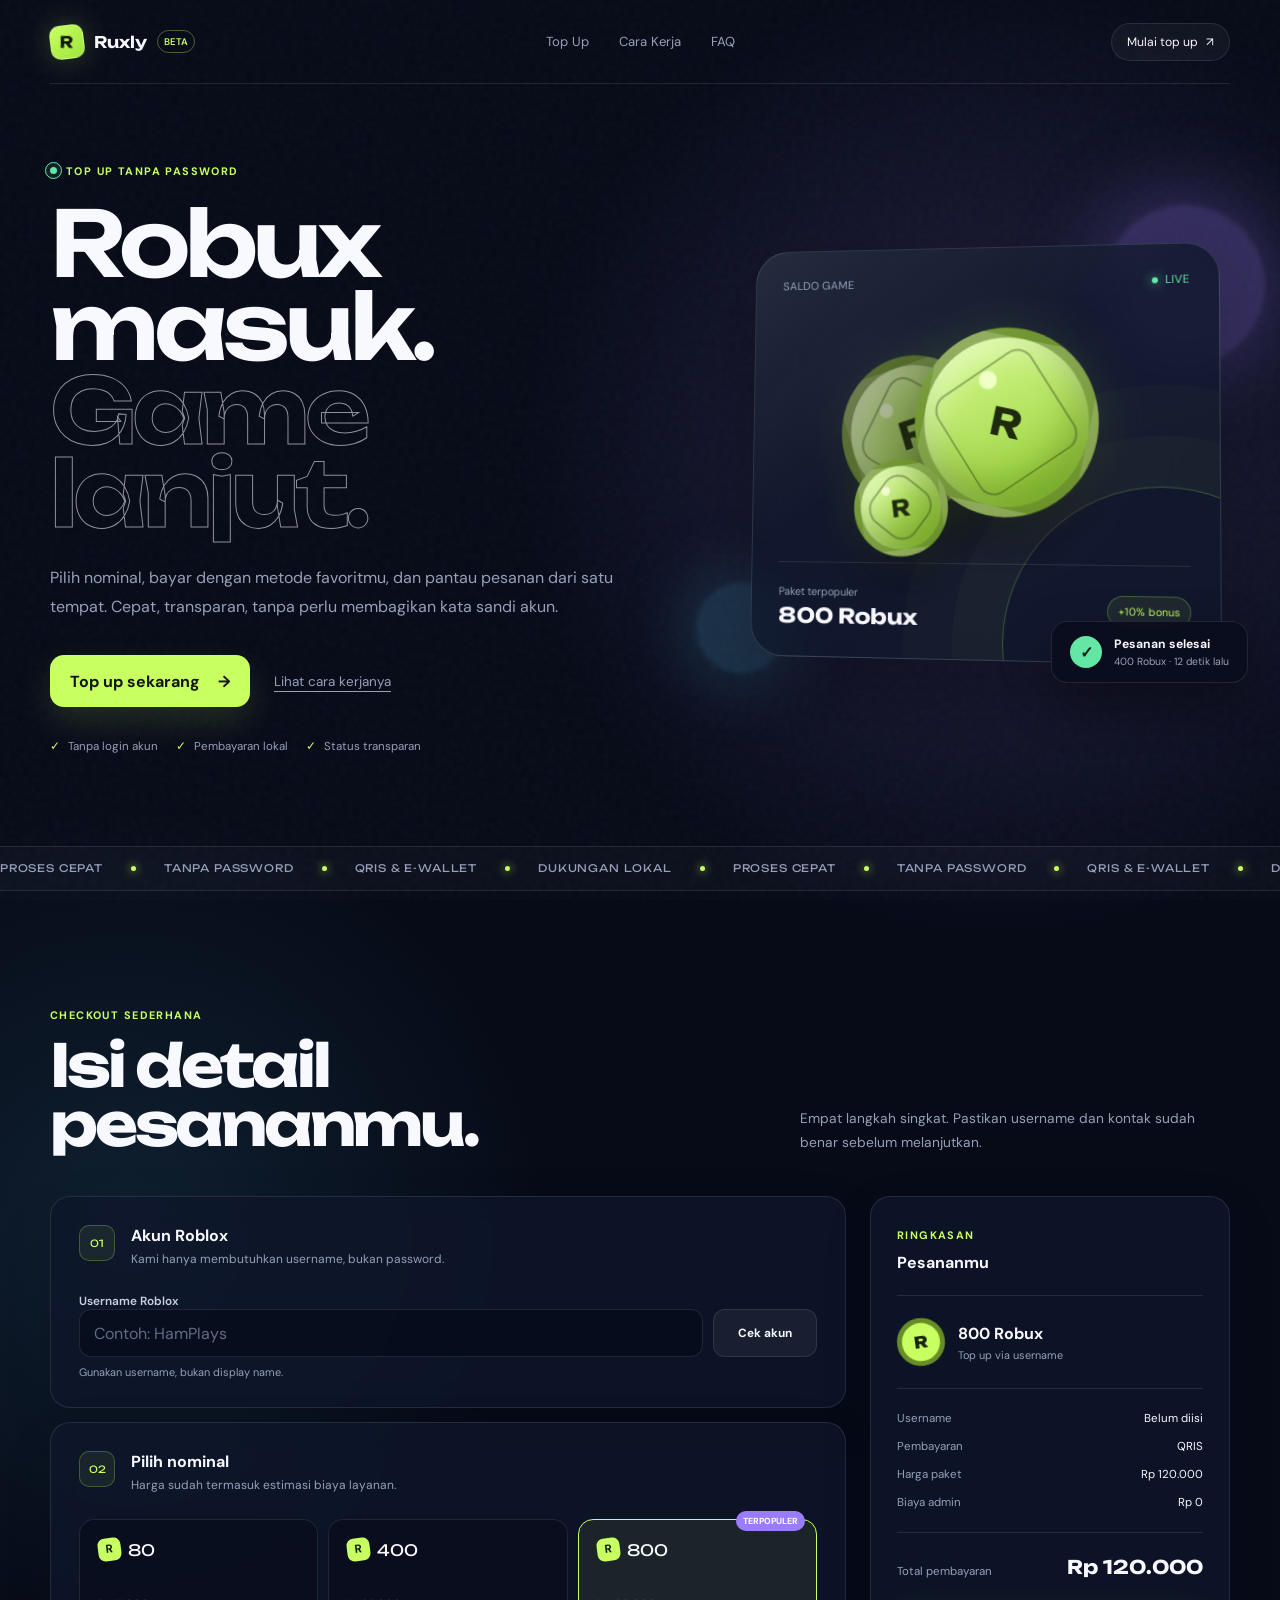
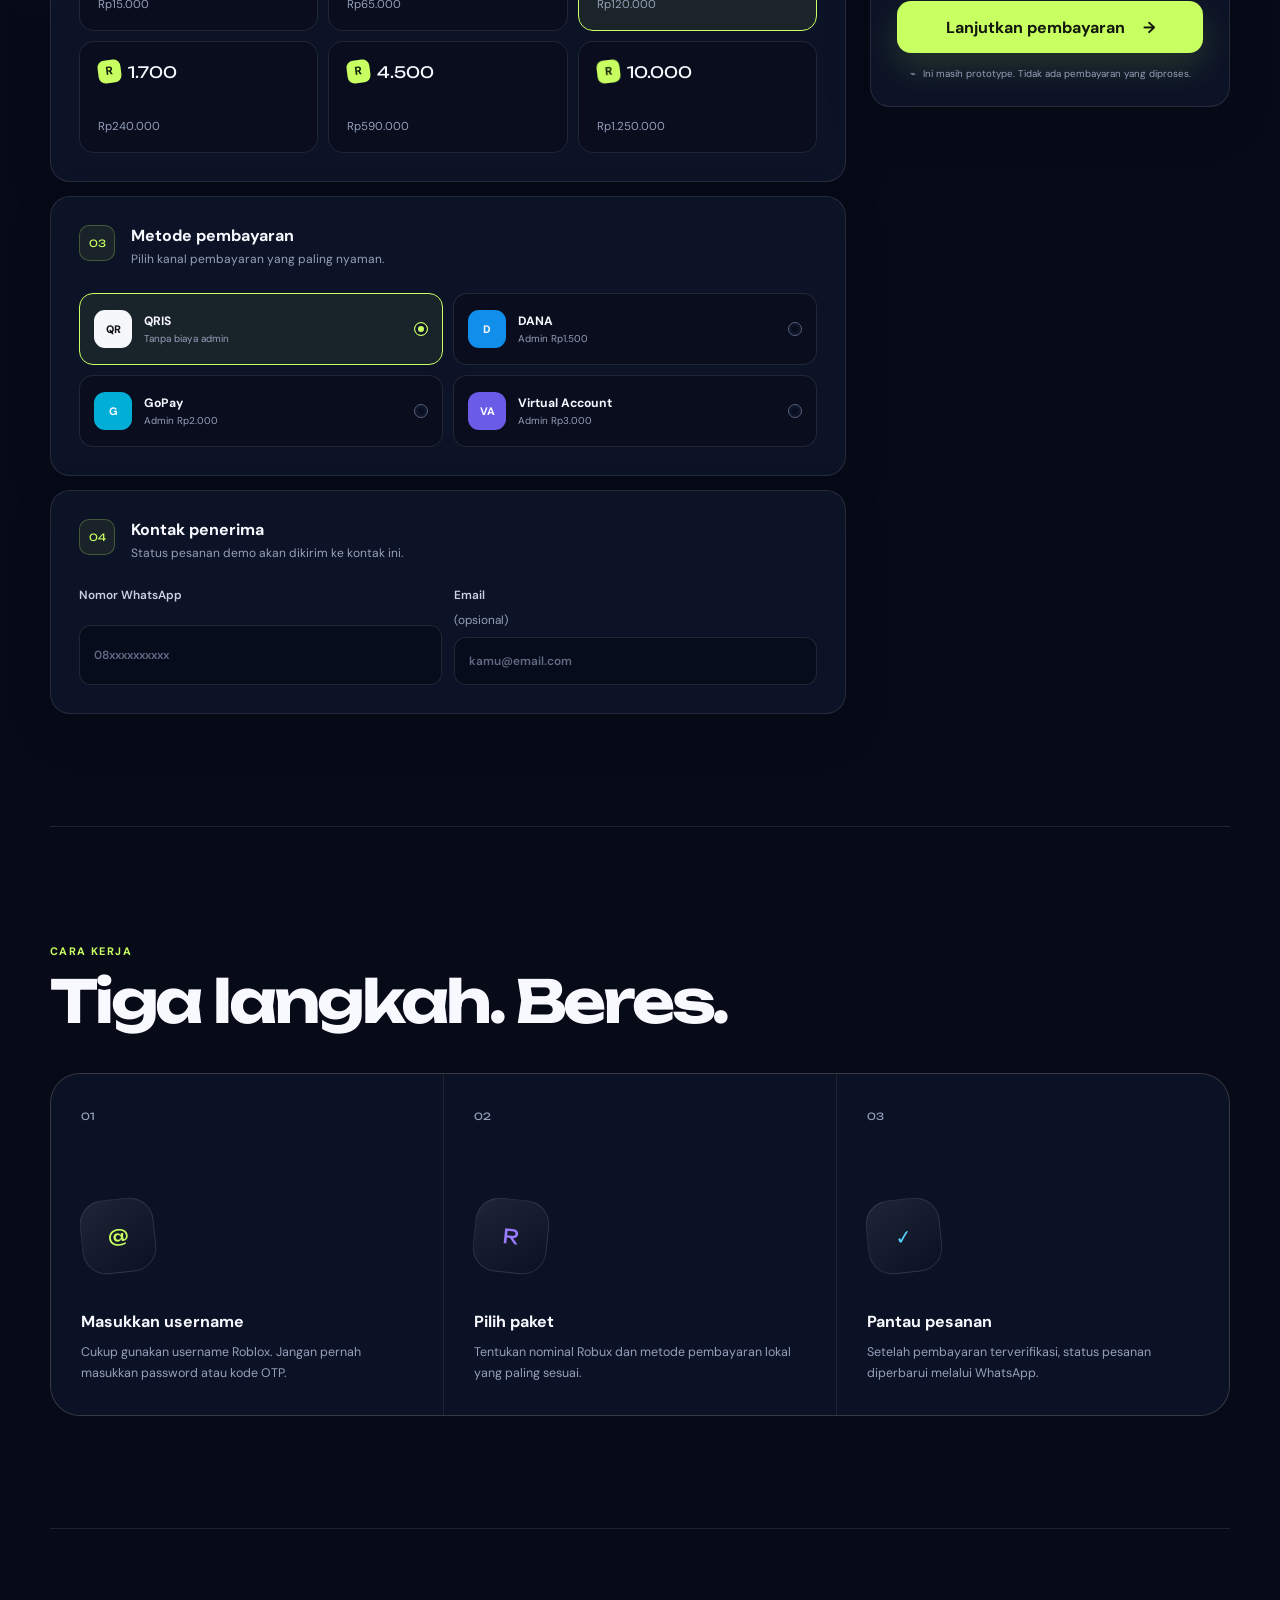
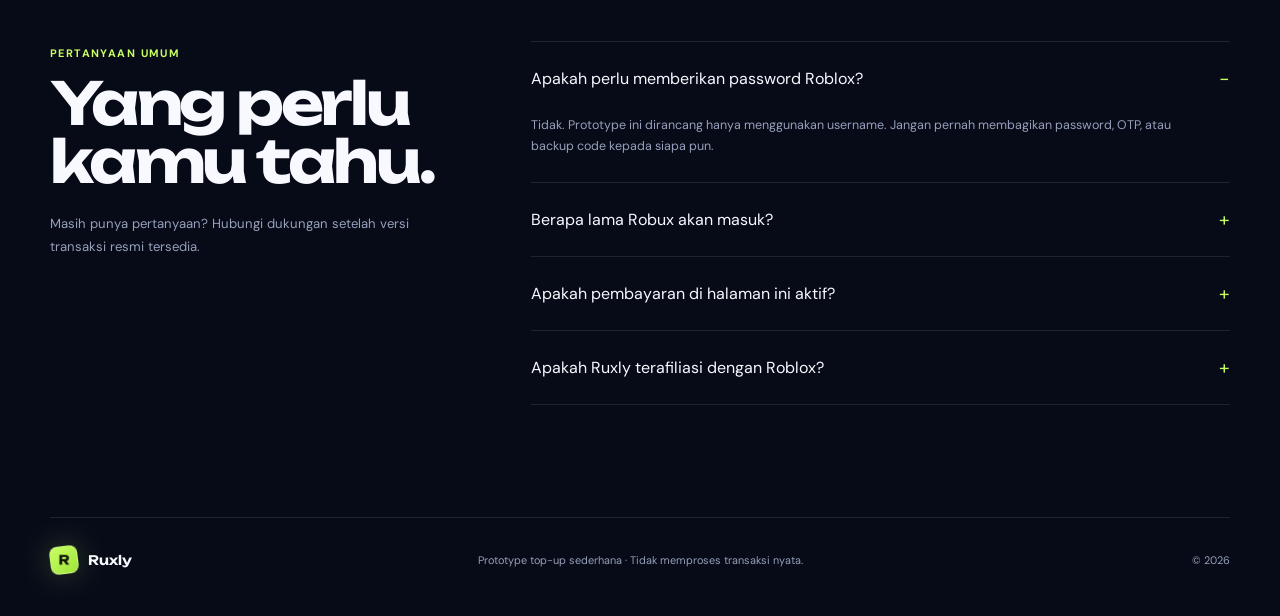
==== index.html @ 0da2f7cc "feat: launch Robux top-up prototype" ====
<!DOCTYPE html>
<html lang="id">
  <head>
    <meta charset="UTF-8" />
    <meta name="viewport" content="width=device-width, initial-scale=1.0" />
    <meta name="theme-color" content="#070b18" />
    <meta
      name="description"
      content="Prototype sederhana website top up Robux dengan alur pemesanan yang cepat, aman, dan responsif."
    />
    <link rel="preconnect" href="https://fonts.googleapis.com" />
    <link rel="preconnect" href="https://fonts.gstatic.com" crossorigin />
    <link
      href="https://fonts.googleapis.com/css2?family=DM+Sans:wght@400;500;600;700&family=Unbounded:wght@500;600;700&display=swap"
      rel="stylesheet"
    />
    <link rel="icon" href="favicon.svg" type="image/svg+xml" />
    <link rel="stylesheet" href="styles.css" />
    <title>Ruxly — Top Up Robux Cepat</title>
  </head>
  <body>
    <div class="page-noise" aria-hidden="true"></div>

    <header class="site-header">
      <a class="brand" href="#top" aria-label="Ruxly home">
        <span class="brand-mark" aria-hidden="true">
          <span>R</span>
        </span>
        <span>Ruxly</span>
        <small>Beta</small>
      </a>

      <nav class="site-nav" aria-label="Navigasi utama">
        <a href="#topup">Top Up</a>
        <a href="#how-it-works">Cara Kerja</a>
        <a href="#faq">FAQ</a>
      </nav>

      <button class="header-action" type="button" data-scroll-to="topup">
        Mulai top up
        <span aria-hidden="true">↗</span>
      </button>
    </header>

    <main id="top">
      <section class="hero section-shell" aria-labelledby="hero-title">
        <div class="hero-copy">
          <div class="eyebrow">
            <span class="pulse-dot" aria-hidden="true"></span>
            Top up tanpa password
          </div>
          <h1 id="hero-title">
            Robux masuk.
            <span>Game lanjut.</span>
          </h1>
          <p>
            Pilih nominal, bayar dengan metode favoritmu, dan pantau pesanan dari satu tempat.
            Cepat, transparan, tanpa perlu membagikan kata sandi akun.
          </p>
          <div class="hero-actions">
            <button class="primary-button" type="button" data-scroll-to="topup">
              Top up sekarang
              <span aria-hidden="true">→</span>
            </button>
            <a class="text-link" href="#how-it-works">Lihat cara kerjanya</a>
          </div>
          <ul class="trust-list" aria-label="Keunggulan layanan">
            <li><span aria-hidden="true">✓</span> Tanpa login akun</li>
            <li><span aria-hidden="true">✓</span> Pembayaran lokal</li>
            <li><span aria-hidden="true">✓</span> Status transparan</li>
          </ul>
        </div>

        <div class="hero-visual" aria-label="Ilustrasi paket Robux">
          <div class="orb orb-one" aria-hidden="true"></div>
          <div class="orb orb-two" aria-hidden="true"></div>
          <div class="visual-card">
            <div class="visual-topline">
              <span>Saldo game</span>
              <span class="live-label"><i></i> Live</span>
            </div>
            <div class="coin-stage" aria-hidden="true">
              <div class="coin coin-back"><span>R</span></div>
              <div class="coin coin-front"><span>R</span></div>
              <div class="coin coin-small"><span>R</span></div>
            </div>
            <div class="balance-row">
              <div>
                <span>Paket terpopuler</span>
                <strong>800 Robux</strong>
              </div>
              <div class="trend-badge">+10% bonus</div>
            </div>
          </div>
          <div class="floating-order">
            <span class="order-icon" aria-hidden="true">✓</span>
            <div>
              <strong>Pesanan selesai</strong>
              <span>400 Robux · 12 detik lalu</span>
            </div>
          </div>
        </div>
      </section>

      <section class="ticker" aria-label="Informasi layanan">
        <div class="ticker-track">
          <span>Proses cepat</span><i></i>
          <span>Tanpa password</span><i></i>
          <span>QRIS & e-wallet</span><i></i>
          <span>Dukungan lokal</span><i></i>
          <span>Proses cepat</span><i></i>
          <span>Tanpa password</span><i></i>
          <span>QRIS & e-wallet</span><i></i>
          <span>Dukungan lokal</span><i></i>
        </div>
      </section>

      <section class="topup-section section-shell" id="topup" aria-labelledby="topup-title">
        <div class="section-heading">
          <div>
            <span class="section-kicker">Checkout sederhana</span>
            <h2 id="topup-title">Isi detail pesananmu.</h2>
          </div>
          <p>Empat langkah singkat. Pastikan username dan kontak sudah benar sebelum melanjutkan.</p>
        </div>

        <form class="checkout-layout" id="topup-form" novalidate>
          <div class="form-stack">
            <section class="form-card" aria-labelledby="account-title">
              <div class="step-heading">
                <span class="step-number">01</span>
                <div>
                  <h3 id="account-title">Akun Roblox</h3>
                  <p>Kami hanya membutuhkan username, bukan password.</p>
                </div>
              </div>
              <div class="account-field">
                <label for="roblox-username">Username Roblox</label>
                <div class="input-action-row">
                  <input
                    id="roblox-username"
                    name="username"
                    type="text"
                    autocomplete="off"
                    minlength="3"
                    maxlength="20"
                    placeholder="Contoh: HamPlays"
                    required
                  />
                  <button class="secondary-button" id="check-username" type="button">Cek akun</button>
                </div>
                <p class="field-message" id="username-message" aria-live="polite">
                  Gunakan username, bukan display name.
                </p>
              </div>
            </section>

            <section class="form-card" aria-labelledby="package-title">
              <div class="step-heading">
                <span class="step-number">02</span>
                <div>
                  <h3 id="package-title">Pilih nominal</h3>
                  <p>Harga sudah termasuk estimasi biaya layanan.</p>
                </div>
              </div>
              <div class="package-grid" id="package-grid">
                <label class="package-option">
                  <input type="radio" name="package" value="80" data-price="15000" />
                  <span class="package-content">
                    <span class="package-amount"><i aria-hidden="true">R</i> 80</span>
                    <span class="package-price">Rp15.000</span>
                  </span>
                </label>
                <label class="package-option">
                  <input type="radio" name="package" value="400" data-price="65000" />
                  <span class="package-content">
                    <span class="package-amount"><i aria-hidden="true">R</i> 400</span>
                    <span class="package-price">Rp65.000</span>
                  </span>
                </label>
                <label class="package-option package-popular">
                  <input type="radio" name="package" value="800" data-price="120000" checked />
                  <span class="popular-badge">Terpopuler</span>
                  <span class="package-content">
                    <span class="package-amount"><i aria-hidden="true">R</i> 800</span>
                    <span class="package-price">Rp120.000</span>
                  </span>
                </label>
                <label class="package-option">
                  <input type="radio" name="package" value="1700" data-price="240000" />
                  <span class="package-content">
                    <span class="package-amount"><i aria-hidden="true">R</i> 1.700</span>
                    <span class="package-price">Rp240.000</span>
                  </span>
                </label>
                <label class="package-option">
                  <input type="radio" name="package" value="4500" data-price="590000" />
                  <span class="package-content">
                    <span class="package-amount"><i aria-hidden="true">R</i> 4.500</span>
                    <span class="package-price">Rp590.000</span>
                  </span>
                </label>
                <label class="package-option">
                  <input type="radio" name="package" value="10000" data-price="1250000" />
                  <span class="package-content">
                    <span class="package-amount"><i aria-hidden="true">R</i> 10.000</span>
                    <span class="package-price">Rp1.250.000</span>
                  </span>
                </label>
              </div>
            </section>

            <section class="form-card" aria-labelledby="payment-title">
              <div class="step-heading">
                <span class="step-number">03</span>
                <div>
                  <h3 id="payment-title">Metode pembayaran</h3>
                  <p>Pilih kanal pembayaran yang paling nyaman.</p>
                </div>
              </div>
              <div class="payment-grid">
                <label class="payment-option">
                  <input type="radio" name="payment" value="QRIS" data-fee="0" checked />
                  <span class="payment-content">
                    <span class="payment-logo qris-logo">QR</span>
                    <span><strong>QRIS</strong><small>Tanpa biaya admin</small></span>
                    <i aria-hidden="true"></i>
                  </span>
                </label>
                <label class="payment-option">
                  <input type="radio" name="payment" value="DANA" data-fee="1500" />
                  <span class="payment-content">
                    <span class="payment-logo dana-logo">D</span>
                    <span><strong>DANA</strong><small>Admin Rp1.500</small></span>
                    <i aria-hidden="true"></i>
                  </span>
                </label>
                <label class="payment-option">
                  <input type="radio" name="payment" value="GoPay" data-fee="2000" />
                  <span class="payment-content">
                    <span class="payment-logo gopay-logo">G</span>
                    <span><strong>GoPay</strong><small>Admin Rp2.000</small></span>
                    <i aria-hidden="true"></i>
                  </span>
                </label>
                <label class="payment-option">
                  <input type="radio" name="payment" value="Bank Transfer" data-fee="3000" />
                  <span class="payment-content">
                    <span class="payment-logo bank-logo">VA</span>
                    <span><strong>Virtual Account</strong><small>Admin Rp3.000</small></span>
                    <i aria-hidden="true"></i>
                  </span>
                </label>
              </div>
            </section>

            <section class="form-card" aria-labelledby="contact-title">
              <div class="step-heading">
                <span class="step-number">04</span>
                <div>
                  <h3 id="contact-title">Kontak penerima</h3>
                  <p>Status pesanan demo akan dikirim ke kontak ini.</p>
                </div>
              </div>
              <div class="contact-grid">
                <label>
                  Nomor WhatsApp
                  <input
                    id="phone"
                    name="phone"
                    type="tel"
                    inputmode="numeric"
                    autocomplete="tel"
                    placeholder="08xxxxxxxxxx"
                    required
                  />
                </label>
                <label>
                  Email <span>(opsional)</span>
                  <input
                    id="email"
                    name="email"
                    type="email"
                    autocomplete="email"
                    placeholder="kamu@email.com"
                  />
                </label>
              </div>
            </section>
          </div>

          <aside class="order-summary" aria-labelledby="summary-title">
            <div class="summary-head">
              <span class="section-kicker">Ringkasan</span>
              <h3 id="summary-title">Pesananmu</h3>
            </div>
            <div class="summary-product">
              <div class="summary-coin" aria-hidden="true">R</div>
              <div>
                <span id="summary-package">800 Robux</span>
                <small>Top up via username</small>
              </div>
            </div>
            <dl class="summary-details">
              <div>
                <dt>Username</dt>
                <dd id="summary-username">Belum diisi</dd>
              </div>
              <div>
                <dt>Pembayaran</dt>
                <dd id="summary-payment">QRIS</dd>
              </div>
              <div>
                <dt>Harga paket</dt>
                <dd id="summary-subtotal">Rp120.000</dd>
              </div>
              <div>
                <dt>Biaya admin</dt>
                <dd id="summary-fee">Rp0</dd>
              </div>
            </dl>
            <div class="summary-total">
              <span>Total pembayaran</span>
              <strong id="summary-total">Rp120.000</strong>
            </div>
            <button class="primary-button checkout-button" type="submit">
              Lanjutkan pembayaran
              <span aria-hidden="true">→</span>
            </button>
            <p class="secure-note">
              <span aria-hidden="true">⌁</span>
              Ini masih prototype. Tidak ada pembayaran yang diproses.
            </p>
          </aside>
        </form>
      </section>

      <section class="steps-section section-shell" id="how-it-works" aria-labelledby="steps-title">
        <div class="section-heading compact-heading">
          <div>
            <span class="section-kicker">Cara kerja</span>
            <h2 id="steps-title">Tiga langkah. Beres.</h2>
          </div>
        </div>
        <div class="steps-grid">
          <article>
            <span>01</span>
            <div class="step-symbol" aria-hidden="true">@</div>
            <h3>Masukkan username</h3>
            <p>Cukup gunakan username Roblox. Jangan pernah masukkan password atau kode OTP.</p>
          </article>
          <article>
            <span>02</span>
            <div class="step-symbol" aria-hidden="true">R</div>
            <h3>Pilih paket</h3>
            <p>Tentukan nominal Robux dan metode pembayaran lokal yang paling sesuai.</p>
          </article>
          <article>
            <span>03</span>
            <div class="step-symbol" aria-hidden="true">✓</div>
            <h3>Pantau pesanan</h3>
            <p>Setelah pembayaran terverifikasi, status pesanan diperbarui melalui WhatsApp.</p>
          </article>
        </div>
      </section>

      <section class="faq-section section-shell" id="faq" aria-labelledby="faq-title">
        <div class="faq-intro">
          <span class="section-kicker">Pertanyaan umum</span>
          <h2 id="faq-title">Yang perlu kamu tahu.</h2>
          <p>Masih punya pertanyaan? Hubungi dukungan setelah versi transaksi resmi tersedia.</p>
        </div>
        <div class="faq-list">
          <article class="faq-item">
            <button type="button" aria-expanded="true">
              Apakah perlu memberikan password Roblox?
              <span aria-hidden="true">−</span>
            </button>
            <div class="faq-answer">
              <p>Tidak. Prototype ini dirancang hanya menggunakan username. Jangan pernah membagikan password, OTP, atau backup code kepada siapa pun.</p>
            </div>
          </article>
          <article class="faq-item">
            <button type="button" aria-expanded="false">
              Berapa lama Robux akan masuk?
              <span aria-hidden="true">+</span>
            </button>
            <div class="faq-answer" hidden>
              <p>Belum ada estimasi nyata karena halaman ini masih berupa prototype frontend dan belum terhubung ke penyedia produk atau payment gateway.</p>
            </div>
          </article>
          <article class="faq-item">
            <button type="button" aria-expanded="false">
              Apakah pembayaran di halaman ini aktif?
              <span aria-hidden="true">+</span>
            </button>
            <div class="faq-answer" hidden>
              <p>Belum. Tombol checkout hanya mendemonstrasikan alur antarmuka dan membuat nomor pesanan demo tanpa menagih pengguna.</p>
            </div>
          </article>
          <article class="faq-item">
            <button type="button" aria-expanded="false">
              Apakah Ruxly terafiliasi dengan Roblox?
              <span aria-hidden="true">+</span>
            </button>
            <div class="faq-answer" hidden>
              <p>Tidak. Ini adalah konsep independen. Roblox dan Robux merupakan merek dagang milik Roblox Corporation.</p>
            </div>
          </article>
        </div>
      </section>
    </main>

    <footer class="site-footer section-shell">
      <a class="brand footer-brand" href="#top">
        <span class="brand-mark" aria-hidden="true"><span>R</span></span>
        <span>Ruxly</span>
      </a>
      <p>Prototype top-up sederhana · Tidak memproses transaksi nyata.</p>
      <span id="footer-year"></span>
    </footer>

    <div class="modal-backdrop" id="success-modal" hidden>
      <section class="success-modal" role="dialog" aria-modal="true" aria-labelledby="success-title">
        <button class="modal-close" type="button" aria-label="Tutup modal">×</button>
        <div class="success-icon" aria-hidden="true">✓</div>
        <span class="section-kicker">Pesanan demo dibuat</span>
        <h2 id="success-title">Alurnya berjalan.</h2>
        <p>
          Ini adalah simulasi frontend. Tidak ada saldo yang dipotong dan tidak ada Robux yang dikirim.
        </p>
        <div class="demo-order">
          <span>Nomor pesanan</span>
          <strong id="demo-order-id">RUX-DEMO</strong>
        </div>
        <button class="primary-button modal-done" type="button">Kembali ke halaman</button>
      </section>
    </div>

    <div class="toast" id="toast" role="status" aria-live="polite"></div>
    <script src="app.js"></script>
  </body>
</html>
---- styles.css ----
:root {
  --bg: #070b18;
  --bg-soft: #0c1225;
  --panel: rgba(15, 22, 43, 0.78);
  --panel-solid: #0e152a;
  --text: #f8f8ff;
  --muted: #96a0ba;
  --line: rgba(255, 255, 255, 0.1);
  --lime: #c8ff61;
  --lime-dark: #92ce28;
  --violet: #9a7cff;
  --cyan: #56d6ff;
  --danger: #ff7b91;
  --success: #64e6a5;
  --radius-sm: 12px;
  --radius-md: 20px;
  --radius-lg: 30px;
  --shadow: 0 30px 80px rgba(0, 0, 0, 0.28);
}

* {
  box-sizing: border-box;
  margin: 0;
  padding: 0;
}

html {
  scroll-behavior: smooth;
}

body {
  min-width: 320px;
  overflow-x: hidden;
  background:
    radial-gradient(circle at 78% 12%, rgba(154, 124, 255, 0.18), transparent 30rem),
    radial-gradient(circle at 10% 32%, rgba(86, 214, 255, 0.1), transparent 26rem),
    var(--bg);
  color: var(--text);
  font-family: "DM Sans", Arial, sans-serif;
}

button,
input {
  font: inherit;
}

button,
a,
label {
  -webkit-tap-highlight-color: transparent;
}

button {
  color: inherit;
}

a {
  color: inherit;
}

.page-noise {
  position: fixed;
  inset: 0;
  z-index: -1;
  pointer-events: none;
  opacity: 0.12;
  background-image: url("data:image/svg+xml,%3Csvg viewBox='0 0 180 180' xmlns='http://www.w3.org/2000/svg'%3E%3Cfilter id='n'%3E%3CfeTurbulence type='fractalNoise' baseFrequency='.8' numOctaves='3' stitchTiles='stitch'/%3E%3C/filter%3E%3Crect width='100%25' height='100%25' filter='url(%23n)' opacity='.25'/%3E%3C/svg%3E");
}

.section-shell,
.site-header {
  width: min(1180px, calc(100% - 40px));
  margin-inline: auto;
}

.site-header {
  position: relative;
  z-index: 10;
  display: grid;
  grid-template-columns: 1fr auto 1fr;
  align-items: center;
  min-height: 84px;
  border-bottom: 1px solid var(--line);
}

.brand {
  display: inline-flex;
  align-items: center;
  justify-self: start;
  gap: 10px;
  font-family: "Unbounded", sans-serif;
  font-size: 1rem;
  font-weight: 600;
  text-decoration: none;
}

.brand small {
  padding: 4px 6px;
  border: 1px solid rgba(200, 255, 97, 0.34);
  border-radius: 999px;
  color: var(--lime);
  font-family: "DM Sans", sans-serif;
  font-size: 0.6rem;
  text-transform: uppercase;
}

.brand-mark {
  display: grid;
  width: 34px;
  height: 34px;
  place-items: center;
  border: 1px solid rgba(255, 255, 255, 0.25);
  border-radius: 10px;
  background: linear-gradient(145deg, var(--lime), #9fe53c);
  box-shadow: 0 0 28px rgba(200, 255, 97, 0.22);
  color: #11170c;
  transform: rotate(-7deg);
}

.brand-mark span {
  font-weight: 700;
  transform: rotate(7deg);
}

.site-nav {
  display: flex;
  align-items: center;
  gap: 30px;
}

.site-nav a {
  color: var(--muted);
  font-size: 0.82rem;
  text-decoration: none;
  transition: color 0.2s ease;
}

.site-nav a:hover,
.site-nav a:focus-visible {
  color: var(--text);
}

.header-action {
  display: inline-flex;
  align-items: center;
  justify-self: end;
  gap: 8px;
  padding: 10px 15px;
  border: 1px solid var(--line);
  border-radius: 999px;
  background: rgba(255, 255, 255, 0.04);
  cursor: pointer;
  font-size: 0.76rem;
  transition: border-color 0.2s ease, background 0.2s ease;
}

.header-action:hover {
  border-color: rgba(200, 255, 97, 0.5);
  background: rgba(200, 255, 97, 0.08);
}

.hero {
  display: grid;
  grid-template-columns: minmax(0, 1.05fr) minmax(420px, 0.95fr);
  gap: 72px;
  align-items: center;
  min-height: 690px;
  padding-block: 74px 92px;
}

.eyebrow,
.section-kicker {
  color: var(--lime);
  font-size: 0.68rem;
  font-weight: 700;
  letter-spacing: 0.13em;
  text-transform: uppercase;
}

.eyebrow {
  display: inline-flex;
  align-items: center;
  gap: 9px;
  margin-bottom: 24px;
}

.pulse-dot {
  position: relative;
  width: 7px;
  height: 7px;
  border-radius: 50%;
  background: var(--success);
  box-shadow: 0 0 0 5px rgba(100, 230, 165, 0.1);
}

.pulse-dot::after {
  content: "";
  position: absolute;
  inset: -5px;
  border: 1px solid var(--success);
  border-radius: inherit;
  animation: pulse 2s ease-out infinite;
}

.hero h1,
.section-heading h2,
.faq-intro h2,
.success-modal h2 {
  font-family: "Unbounded", sans-serif;
  letter-spacing: -0.055em;
}

.hero h1 {
  max-width: 670px;
  font-size: clamp(3.7rem, 7.1vw, 7rem);
  font-weight: 600;
  line-height: 0.92;
}

.hero h1 span {
  display: block;
  color: transparent;
  -webkit-text-stroke: 1px rgba(248, 248, 255, 0.56);
}

.hero-copy > p {
  max-width: 590px;
  margin-top: 28px;
  color: var(--muted);
  font-size: 1rem;
  line-height: 1.8;
}

.hero-actions {
  display: flex;
  align-items: center;
  gap: 24px;
  margin-top: 34px;
}

.primary-button,
.secondary-button {
  border: 0;
  cursor: pointer;
  font-weight: 700;
}

.primary-button {
  display: inline-flex;
  align-items: center;
  justify-content: center;
  gap: 18px;
  min-height: 52px;
  padding: 0 20px;
  border-radius: 14px;
  background: var(--lime);
  box-shadow: 0 14px 34px rgba(200, 255, 97, 0.14);
  color: #11170c;
  transition: background 0.2s ease, transform 0.2s ease, box-shadow 0.2s ease;
}

.primary-button:hover {
  background: #d4ff84;
  box-shadow: 0 18px 40px rgba(200, 255, 97, 0.2);
  transform: translateY(-2px);
}

.text-link {
  color: var(--muted);
  font-size: 0.84rem;
  text-underline-offset: 5px;
  transition: color 0.2s ease;
}

.text-link:hover {
  color: var(--text);
}

.trust-list {
  display: flex;
  flex-wrap: wrap;
  gap: 18px;
  margin-top: 32px;
  list-style: none;
  color: var(--muted);
  font-size: 0.72rem;
}

.trust-list span {
  margin-right: 5px;
  color: var(--lime);
}

.hero-visual {
  position: relative;
  min-height: 490px;
  perspective: 1100px;
}

.visual-card {
  position: absolute;
  inset: 34px 14px 42px 42px;
  display: flex;
  flex-direction: column;
  padding: 28px;
  overflow: hidden;
  border: 1px solid rgba(255, 255, 255, 0.13);
  border-radius: 34px;
  background:
    linear-gradient(145deg, rgba(255, 255, 255, 0.09), transparent 42%),
    rgba(15, 22, 43, 0.78);
  box-shadow: var(--shadow);
  backdrop-filter: blur(20px);
  transform: rotateY(-7deg) rotateX(3deg);
  transform-style: preserve-3d;
}

.visual-card::before {
  content: "";
  position: absolute;
  width: 310px;
  height: 310px;
  right: -100px;
  bottom: -140px;
  border: 1px solid rgba(200, 255, 97, 0.26);
  border-radius: 50%;
  box-shadow: 0 0 0 50px rgba(200, 255, 97, 0.025), 0 0 0 100px rgba(200, 255, 97, 0.018);
}

.visual-topline,
.balance-row {
  position: relative;
  z-index: 2;
  display: flex;
  align-items: center;
  justify-content: space-between;
}

.visual-topline {
  color: var(--muted);
  font-size: 0.72rem;
  text-transform: uppercase;
}

.live-label {
  display: inline-flex;
  align-items: center;
  gap: 7px;
  color: var(--success);
}

.live-label i {
  width: 6px;
  height: 6px;
  border-radius: 50%;
  background: currentColor;
  box-shadow: 0 0 12px currentColor;
}

.coin-stage {
  position: relative;
  flex: 1;
  min-height: 260px;
}

.coin {
  position: absolute;
  display: grid;
  place-items: center;
  aspect-ratio: 1;
  border: 10px solid rgba(41, 52, 26, 0.38);
  border-radius: 50%;
  background:
    radial-gradient(circle at 34% 28%, #efffc6 0 5%, transparent 6%),
    linear-gradient(145deg, #ddff99, #8bc729);
  box-shadow:
    inset -18px -22px 35px rgba(60, 92, 8, 0.32),
    inset 12px 12px 28px rgba(255, 255, 255, 0.38),
    0 30px 45px rgba(0, 0, 0, 0.35),
    0 0 50px rgba(200, 255, 97, 0.14);
  color: #1e2b0d;
  font-family: "Unbounded", sans-serif;
  transform-style: preserve-3d;
}

.coin::after {
  content: "";
  position: absolute;
  inset: 16%;
  border: 2px solid rgba(30, 43, 13, 0.35);
  border-radius: 18px;
  transform: rotate(45deg);
}

.coin span {
  position: relative;
  z-index: 2;
  font-size: 2.4rem;
  font-weight: 700;
}

.coin-back {
  width: 156px;
  top: 65px;
  left: 66px;
  filter: saturate(0.85) brightness(0.72);
  transform: rotateY(18deg) rotateZ(-18deg) translateZ(-20px);
}

.coin-front {
  width: 190px;
  top: 38px;
  left: 146px;
  z-index: 2;
  transform: rotateY(-14deg) rotateZ(12deg) translateZ(42px);
  animation: coin-float 5s ease-in-out infinite;
}

.coin-small {
  width: 98px;
  top: 170px;
  left: 62px;
  z-index: 3;
  border-width: 7px;
  transform: rotateY(12deg) rotateZ(-8deg) translateZ(68px);
  animation: coin-float 5s 0.8s ease-in-out infinite reverse;
}

.coin-small span {
  font-size: 1.45rem;
}

.balance-row {
  padding-top: 22px;
  border-top: 1px solid var(--line);
}

.balance-row > div:first-child {
  display: grid;
  gap: 4px;
}

.balance-row span {
  color: var(--muted);
  font-size: 0.68rem;
}

.balance-row strong {
  font-family: "Unbounded", sans-serif;
  font-size: 1.3rem;
}

.trend-badge {
  padding: 8px 10px;
  border: 1px solid rgba(200, 255, 97, 0.24);
  border-radius: 999px;
  background: rgba(200, 255, 97, 0.08);
  color: var(--lime);
  font-size: 0.66rem;
}

.floating-order {
  position: absolute;
  right: -18px;
  bottom: 18px;
  z-index: 3;
  display: flex;
  align-items: center;
  gap: 12px;
  padding: 14px 18px;
  border: 1px solid var(--line);
  border-radius: 16px;
  background: rgba(9, 14, 29, 0.92);
  box-shadow: 0 20px 50px rgba(0, 0, 0, 0.3);
  backdrop-filter: blur(16px);
  animation: order-float 4s ease-in-out infinite;
}

.order-icon {
  display: grid;
  width: 32px;
  height: 32px;
  place-items: center;
  border-radius: 50%;
  background: var(--success);
  color: #062115;
  font-weight: 800;
}

.floating-order div {
  display: grid;
  gap: 3px;
}

.floating-order strong {
  font-size: 0.76rem;
}

.floating-order div span {
  color: var(--muted);
  font-size: 0.65rem;
}

.orb {
  position: absolute;
  border-radius: 50%;
  filter: blur(2px);
}

.orb-one {
  width: 160px;
  height: 160px;
  right: -35px;
  top: -6px;
  background: rgba(154, 124, 255, 0.25);
  box-shadow: 0 0 90px rgba(154, 124, 255, 0.35);
}

.orb-two {
  width: 90px;
  height: 90px;
  left: -8px;
  bottom: 28px;
  background: rgba(86, 214, 255, 0.16);
  box-shadow: 0 0 80px rgba(86, 214, 255, 0.26);
}

.ticker {
  overflow: hidden;
  border-block: 1px solid var(--line);
  background: rgba(255, 255, 255, 0.025);
}

.ticker-track {
  display: flex;
  width: max-content;
  align-items: center;
  gap: 28px;
  padding: 15px 0;
  animation: marquee 26s linear infinite;
}

.ticker span {
  color: var(--muted);
  font-family: "Unbounded", sans-serif;
  font-size: 0.65rem;
  letter-spacing: 0.08em;
  text-transform: uppercase;
}

.ticker i {
  width: 5px;
  height: 5px;
  border-radius: 50%;
  background: var(--lime);
  box-shadow: 0 0 10px var(--lime);
}

.topup-section,
.steps-section,
.faq-section {
  padding-block: 112px;
}

.section-heading {
  display: flex;
  align-items: end;
  justify-content: space-between;
  gap: 40px;
  margin-bottom: 42px;
}

.section-heading h2,
.faq-intro h2 {
  margin-top: 12px;
  font-size: clamp(2.2rem, 4.6vw, 4.4rem);
  line-height: 1;
}

.section-heading > p {
  max-width: 430px;
  color: var(--muted);
  font-size: 0.86rem;
  line-height: 1.7;
}

.checkout-layout {
  display: grid;
  grid-template-columns: minmax(0, 1fr) 360px;
  gap: 24px;
  align-items: start;
}

.form-stack {
  display: grid;
  gap: 14px;
}

.form-card,
.order-summary {
  border: 1px solid var(--line);
  background: var(--panel);
  box-shadow: 0 18px 50px rgba(0, 0, 0, 0.12);
  backdrop-filter: blur(14px);
}

.form-card {
  padding: 28px;
  border-radius: var(--radius-md);
}

.step-heading {
  display: flex;
  gap: 16px;
  margin-bottom: 26px;
}

.step-number {
  display: grid;
  width: 36px;
  height: 36px;
  flex: 0 0 auto;
  place-items: center;
  border: 1px solid rgba(200, 255, 97, 0.24);
  border-radius: 10px;
  background: rgba(200, 255, 97, 0.07);
  color: var(--lime);
  font-family: "Unbounded", sans-serif;
  font-size: 0.62rem;
}

.step-heading h3,
.summary-head h3 {
  font-size: 1rem;
}

.step-heading p {
  margin-top: 5px;
  color: var(--muted);
  font-size: 0.75rem;
}

.account-field label,
.contact-grid label {
  display: grid;
  gap: 9px;
  color: #cbd1e0;
  font-size: 0.74rem;
  font-weight: 600;
}

.contact-grid label span {
  color: var(--muted);
  font-weight: 400;
}

.input-action-row {
  display: grid;
  grid-template-columns: 1fr auto;
  gap: 10px;
}

input[type="text"],
input[type="tel"],
input[type="email"] {
  width: 100%;
  min-height: 48px;
  border: 1px solid var(--line);
  border-radius: 12px;
  outline: 0;
  background: rgba(3, 7, 18, 0.48);
  color: var(--text);
  padding: 0 14px;
  transition: border-color 0.2s ease, box-shadow 0.2s ease;
}

input::placeholder {
  color: #616b83;
}

input:focus {
  border-color: rgba(200, 255, 97, 0.62);
  box-shadow: 0 0 0 4px rgba(200, 255, 97, 0.07);
}

input.is-invalid {
  border-color: var(--danger);
  box-shadow: 0 0 0 4px rgba(255, 123, 145, 0.07);
}

.secondary-button {
  min-width: 104px;
  border: 1px solid var(--line);
  border-radius: 12px;
  background: rgba(255, 255, 255, 0.05);
  font-size: 0.74rem;
  transition: border-color 0.2s ease, background 0.2s ease;
}

.secondary-button:hover {
  border-color: rgba(200, 255, 97, 0.38);
  background: rgba(200, 255, 97, 0.07);
}

.secondary-button:disabled {
  cursor: wait;
  opacity: 0.65;
}

.field-message {
  margin-top: 8px;
  color: var(--muted);
  font-size: 0.68rem;
}

.field-message.is-success {
  color: var(--success);
}

.field-message.is-error {
  color: var(--danger);
}

.package-grid {
  display: grid;
  grid-template-columns: repeat(3, minmax(0, 1fr));
  gap: 10px;
}

.package-option,
.payment-option {
  position: relative;
  cursor: pointer;
}

.package-option input,
.payment-option input {
  position: absolute;
  width: 1px;
  height: 1px;
  opacity: 0;
  pointer-events: none;
}

.package-content {
  position: relative;
  display: flex;
  min-height: 112px;
  flex-direction: column;
  justify-content: space-between;
  padding: 18px;
  overflow: hidden;
  border: 1px solid var(--line);
  border-radius: 15px;
  background: rgba(3, 7, 18, 0.36);
  transition: border-color 0.2s ease, background 0.2s ease, transform 0.2s ease;
}

.package-option:hover .package-content {
  border-color: rgba(255, 255, 255, 0.22);
  transform: translateY(-2px);
}

.package-option input:focus-visible + .package-content,
.payment-option input:focus-visible + .payment-content {
  outline: 2px solid var(--lime);
  outline-offset: 3px;
}

.package-option input:checked + .package-content,
.package-popular input:checked ~ .package-content {
  border-color: var(--lime);
  background: rgba(200, 255, 97, 0.08);
}

.package-amount {
  display: flex;
  align-items: center;
  gap: 7px;
  font-family: "Unbounded", sans-serif;
  font-size: 0.98rem;
}

.package-amount i {
  display: grid;
  width: 23px;
  height: 23px;
  place-items: center;
  border-radius: 7px;
  background: var(--lime);
  color: #142009;
  font-family: "DM Sans", sans-serif;
  font-size: 0.72rem;
  font-style: normal;
  font-weight: 800;
  transform: rotate(-7deg);
}

.package-price {
  color: var(--muted);
  font-size: 0.72rem;
}

.popular-badge {
  position: absolute;
  top: -8px;
  right: 12px;
  z-index: 2;
  padding: 4px 7px;
  border-radius: 999px;
  background: var(--violet);
  color: white;
  font-size: 0.55rem;
  font-weight: 700;
  text-transform: uppercase;
}

.payment-grid {
  display: grid;
  grid-template-columns: repeat(2, minmax(0, 1fr));
  gap: 10px;
}

.payment-content {
  display: grid;
  grid-template-columns: auto 1fr auto;
  align-items: center;
  gap: 12px;
  min-height: 72px;
  padding: 12px 14px;
  border: 1px solid var(--line);
  border-radius: 14px;
  background: rgba(3, 7, 18, 0.36);
  transition: border-color 0.2s ease, background 0.2s ease;
}

.payment-option:hover .payment-content {
  border-color: rgba(255, 255, 255, 0.22);
}

.payment-option input:checked + .payment-content {
  border-color: var(--lime);
  background: rgba(200, 255, 97, 0.07);
}

.payment-content > span:nth-child(2) {
  display: grid;
  gap: 3px;
}

.payment-content strong {
  font-size: 0.76rem;
}

.payment-content small {
  color: var(--muted);
  font-size: 0.62rem;
}

.payment-content > i {
  width: 14px;
  height: 14px;
  border: 1px solid #59637b;
  border-radius: 50%;
  box-shadow: inset 0 0 0 3px var(--panel-solid);
}

.payment-option input:checked + .payment-content > i {
  border-color: var(--lime);
  background: var(--lime);
}

.payment-logo {
  display: grid;
  width: 38px;
  height: 38px;
  place-items: center;
  border-radius: 11px;
  font-size: 0.68rem;
  font-weight: 800;
}

.qris-logo {
  background: #f6f7fb;
  color: #121212;
}

.dana-logo {
  background: #118eea;
}

.gopay-logo {
  background: #00aed6;
}

.bank-logo {
  background: #6b5ce7;
}

.contact-grid {
  display: grid;
  grid-template-columns: repeat(2, minmax(0, 1fr));
  gap: 12px;
}

.order-summary {
  position: sticky;
  top: 24px;
  padding: 26px;
  border-radius: var(--radius-md);
}

.summary-head {
  padding-bottom: 22px;
  border-bottom: 1px solid var(--line);
}

.summary-head h3 {
  margin-top: 8px;
}

.summary-product {
  display: flex;
  align-items: center;
  gap: 13px;
  padding: 22px 0;
  border-bottom: 1px solid var(--line);
}

.summary-coin {
  display: grid;
  width: 48px;
  height: 48px;
  place-items: center;
  border: 5px solid #678d27;
  border-radius: 50%;
  background: var(--lime);
  color: #18230b;
  font-family: "Unbounded", sans-serif;
  font-weight: 800;
  transform: rotate(-8deg);
}

.summary-product > div:last-child {
  display: grid;
  gap: 4px;
}

.summary-product span {
  font-weight: 700;
}

.summary-product small {
  color: var(--muted);
  font-size: 0.68rem;
}

.summary-details {
  display: grid;
  gap: 13px;
  padding: 22px 0;
  border-bottom: 1px solid var(--line);
}

.summary-details div,
.summary-total {
  display: flex;
  justify-content: space-between;
  gap: 20px;
}

.summary-details dt,
.summary-details dd {
  font-size: 0.72rem;
}

.summary-details dt {
  color: var(--muted);
}

.summary-details dd {
  max-width: 180px;
  overflow: hidden;
  text-align: right;
  text-overflow: ellipsis;
  white-space: nowrap;
}

.summary-total {
  align-items: end;
  padding: 22px 0;
}

.summary-total span {
  color: var(--muted);
  font-size: 0.72rem;
}

.summary-total strong {
  font-family: "Unbounded", sans-serif;
  font-size: 1.18rem;
}

.checkout-button {
  width: 100%;
}

.secure-note {
  display: flex;
  align-items: center;
  justify-content: center;
  gap: 7px;
  margin-top: 14px;
  color: var(--muted);
  font-size: 0.61rem;
  text-align: center;
}

.steps-section {
  border-top: 1px solid var(--line);
}

.compact-heading {
  justify-content: flex-start;
}

.steps-grid {
  display: grid;
  grid-template-columns: repeat(3, minmax(0, 1fr));
  gap: 1px;
  overflow: hidden;
  border: 1px solid var(--line);
  border-radius: var(--radius-lg);
  background: var(--line);
}

.steps-grid article {
  position: relative;
  min-height: 340px;
  padding: 30px;
  overflow: hidden;
  background: var(--bg-soft);
}

.steps-grid article > span {
  color: var(--muted);
  font-family: "Unbounded", sans-serif;
  font-size: 0.62rem;
}

.step-symbol {
  display: grid;
  width: 74px;
  height: 74px;
  margin: 74px 0 38px;
  place-items: center;
  border: 1px solid var(--line);
  border-radius: 24px;
  background: linear-gradient(145deg, rgba(255, 255, 255, 0.08), transparent);
  color: var(--lime);
  font-family: "Unbounded", sans-serif;
  font-size: 1.25rem;
  transform: rotate(-6deg);
}

.steps-grid article:nth-child(2) .step-symbol {
  color: var(--violet);
  transform: rotate(6deg);
}

.steps-grid article:nth-child(3) .step-symbol {
  color: var(--cyan);
}

.steps-grid h3 {
  margin-bottom: 10px;
  font-size: 1rem;
}

.steps-grid p {
  color: var(--muted);
  font-size: 0.78rem;
  line-height: 1.7;
}

.faq-section {
  display: grid;
  grid-template-columns: 0.72fr 1.28fr;
  gap: 88px;
  border-top: 1px solid var(--line);
}

.faq-intro {
  position: sticky;
  top: 30px;
  align-self: start;
}

.faq-intro h2 {
  max-width: 480px;
}

.faq-intro p {
  max-width: 370px;
  margin-top: 22px;
  color: var(--muted);
  font-size: 0.82rem;
  line-height: 1.7;
}

.faq-list {
  border-top: 1px solid var(--line);
}

.faq-item {
  border-bottom: 1px solid var(--line);
}

.faq-item button {
  display: flex;
  width: 100%;
  align-items: center;
  justify-content: space-between;
  gap: 30px;
  padding: 24px 0;
  border: 0;
  background: transparent;
  cursor: pointer;
  text-align: left;
}

.faq-item button span {
  color: var(--lime);
  font-size: 1.2rem;
}

.faq-answer {
  padding: 0 48px 24px 0;
  color: var(--muted);
  font-size: 0.78rem;
  line-height: 1.75;
}

.site-footer {
  display: grid;
  grid-template-columns: 1fr auto 1fr;
  align-items: center;
  gap: 30px;
  padding-block: 28px 42px;
  border-top: 1px solid var(--line);
  color: var(--muted);
  font-size: 0.68rem;
}

.footer-brand {
  color: var(--text);
  font-size: 0.82rem;
}

.footer-brand .brand-mark {
  width: 28px;
  height: 28px;
  border-radius: 8px;
}

.site-footer > span {
  justify-self: end;
}

.modal-backdrop {
  position: fixed;
  inset: 0;
  z-index: 100;
  display: grid;
  place-items: center;
  padding: 20px;
  background: rgba(2, 5, 13, 0.82);
  backdrop-filter: blur(12px);
}

.modal-backdrop[hidden] {
  display: none;
}

.success-modal {
  position: relative;
  width: min(100%, 450px);
  padding: 40px;
  border: 1px solid var(--line);
  border-radius: 26px;
  background: var(--panel-solid);
  box-shadow: var(--shadow);
  text-align: center;
  animation: modal-in 0.3s ease both;
}

.modal-close {
  position: absolute;
  top: 14px;
  right: 16px;
  width: 34px;
  height: 34px;
  border: 1px solid var(--line);
  border-radius: 50%;
  background: transparent;
  cursor: pointer;
  color: var(--muted);
  font-size: 1.1rem;
}

.success-icon {
  display: grid;
  width: 66px;
  height: 66px;
  margin: 0 auto 24px;
  place-items: center;
  border-radius: 22px;
  background: var(--lime);
  box-shadow: 0 18px 40px rgba(200, 255, 97, 0.16);
  color: #17220a;
  font-size: 1.5rem;
  font-weight: 800;
  transform: rotate(-6deg);
}

.success-modal h2 {
  margin-top: 10px;
  font-size: 2rem;
}

.success-modal > p {
  margin: 16px 0 24px;
  color: var(--muted);
  font-size: 0.8rem;
  line-height: 1.7;
}

.demo-order {
  display: flex;
  align-items: center;
  justify-content: space-between;
  gap: 20px;
  margin-bottom: 22px;
  padding: 14px 16px;
  border: 1px solid var(--line);
  border-radius: 12px;
  background: rgba(255, 255, 255, 0.03);
  font-size: 0.72rem;
}

.demo-order span {
  color: var(--muted);
}

.demo-order strong {
  color: var(--lime);
}

.modal-done {
  width: 100%;
}

.toast {
  position: fixed;
  left: 50%;
  bottom: 24px;
  z-index: 120;
  max-width: calc(100% - 32px);
  padding: 12px 16px;
  border: 1px solid var(--line);
  border-radius: 12px;
  background: #151d34;
  box-shadow: var(--shadow);
  color: var(--text);
  font-size: 0.74rem;
  opacity: 0;
  pointer-events: none;
  transform: translate(-50%, 20px);
  transition: opacity 0.25s ease, transform 0.25s ease;
}

.toast.is-visible {
  opacity: 1;
  transform: translate(-50%, 0);
}

:focus-visible {
  outline: 2px solid var(--lime);
  outline-offset: 4px;
}

@keyframes pulse {
  0% { opacity: 0.8; transform: scale(0.65); }
  75%, 100% { opacity: 0; transform: scale(1.8); }
}

@keyframes coin-float {
  0%, 100% { translate: 0 0; }
  50% { translate: 0 -12px; }
}

@keyframes order-float {
  0%, 100% { transform: translateY(0); }
  50% { transform: translateY(-8px); }
}

@keyframes marquee {
  to { transform: translateX(-50%); }
}

@keyframes modal-in {
  from { opacity: 0; transform: translateY(14px) scale(0.97); }
  to { opacity: 1; transform: translateY(0) scale(1); }
}

@media (max-width: 980px) {
  .site-header {
    grid-template-columns: 1fr auto;
  }

  .site-nav {
    display: none;
  }

  .hero {
    grid-template-columns: 1fr;
    min-height: auto;
  }

  .hero-copy {
    max-width: 760px;
  }

  .hero-visual {
    width: min(100%, 600px);
    margin-inline: auto;
  }

  .checkout-layout {
    grid-template-columns: 1fr;
  }

  .order-summary {
    position: static;
  }

  .faq-section {
    grid-template-columns: 1fr;
    gap: 52px;
  }

  .faq-intro {
    position: static;
  }
}

@media (max-width: 720px) {
  .section-shell,
  .site-header {
    width: min(100% - 28px, 1180px);
  }

  .site-header {
    min-height: 72px;
  }

  .header-action {
    padding-inline: 12px;
  }

  .header-action span {
    display: none;
  }

  .hero {
    gap: 42px;
    padding-block: 62px 76px;
  }

  .hero h1 {
    font-size: clamp(3.1rem, 15.5vw, 5rem);
  }

  .hero-visual {
    min-height: 420px;
  }

  .visual-card {
    inset: 18px 4px 36px 16px;
    padding: 22px;
  }

  .coin-front {
    left: 42%;
  }

  .coin-back,
  .coin-small {
    left: 12%;
  }

  .floating-order {
    right: 4px;
  }

  .orb-one {
    right: 0;
  }

  .topup-section,
  .steps-section,
  .faq-section {
    padding-block: 82px;
  }

  .section-heading {
    align-items: flex-start;
    flex-direction: column;
  }

  .package-grid {
    grid-template-columns: repeat(2, minmax(0, 1fr));
  }

  .steps-grid {
    grid-template-columns: 1fr;
  }

  .steps-grid article {
    min-height: 280px;
  }

  .step-symbol {
    margin: 46px 0 30px;
  }

  .site-footer {
    grid-template-columns: 1fr;
    text-align: center;
  }

  .footer-brand,
  .site-footer > span {
    justify-self: center;
  }
}

@media (max-width: 520px) {
  .brand small {
    display: none;
  }

  .hero-actions,
  .trust-list {
    align-items: flex-start;
    flex-direction: column;
  }

  .trust-list {
    gap: 10px;
  }

  .hero-visual {
    min-height: 370px;
  }

  .visual-card {
    border-radius: 24px;
  }

  .coin-front {
    width: 150px;
    left: 39%;
  }

  .coin-back {
    width: 125px;
  }

  .coin-small {
    width: 80px;
    top: 150px;
  }

  .balance-row strong {
    font-size: 1rem;
  }

  .floating-order {
    bottom: 4px;
  }

  .form-card,
  .order-summary {
    padding: 20px;
  }

  .input-action-row,
  .payment-grid,
  .contact-grid {
    grid-template-columns: 1fr;
  }

  .secondary-button {
    min-height: 44px;
  }

  .package-content {
    min-height: 102px;
    padding: 14px;
  }

  .success-modal {
    padding: 34px 22px 24px;
  }
}

@media (prefers-reduced-motion: reduce) {
  html {
    scroll-behavior: auto;
  }

  *,
  *::before,
  *::after {
    animation-duration: 0.01ms !important;
    animation-iteration-count: 1 !important;
    scroll-behavior: auto !important;
    transition-duration: 0.01ms !important;
  }
}
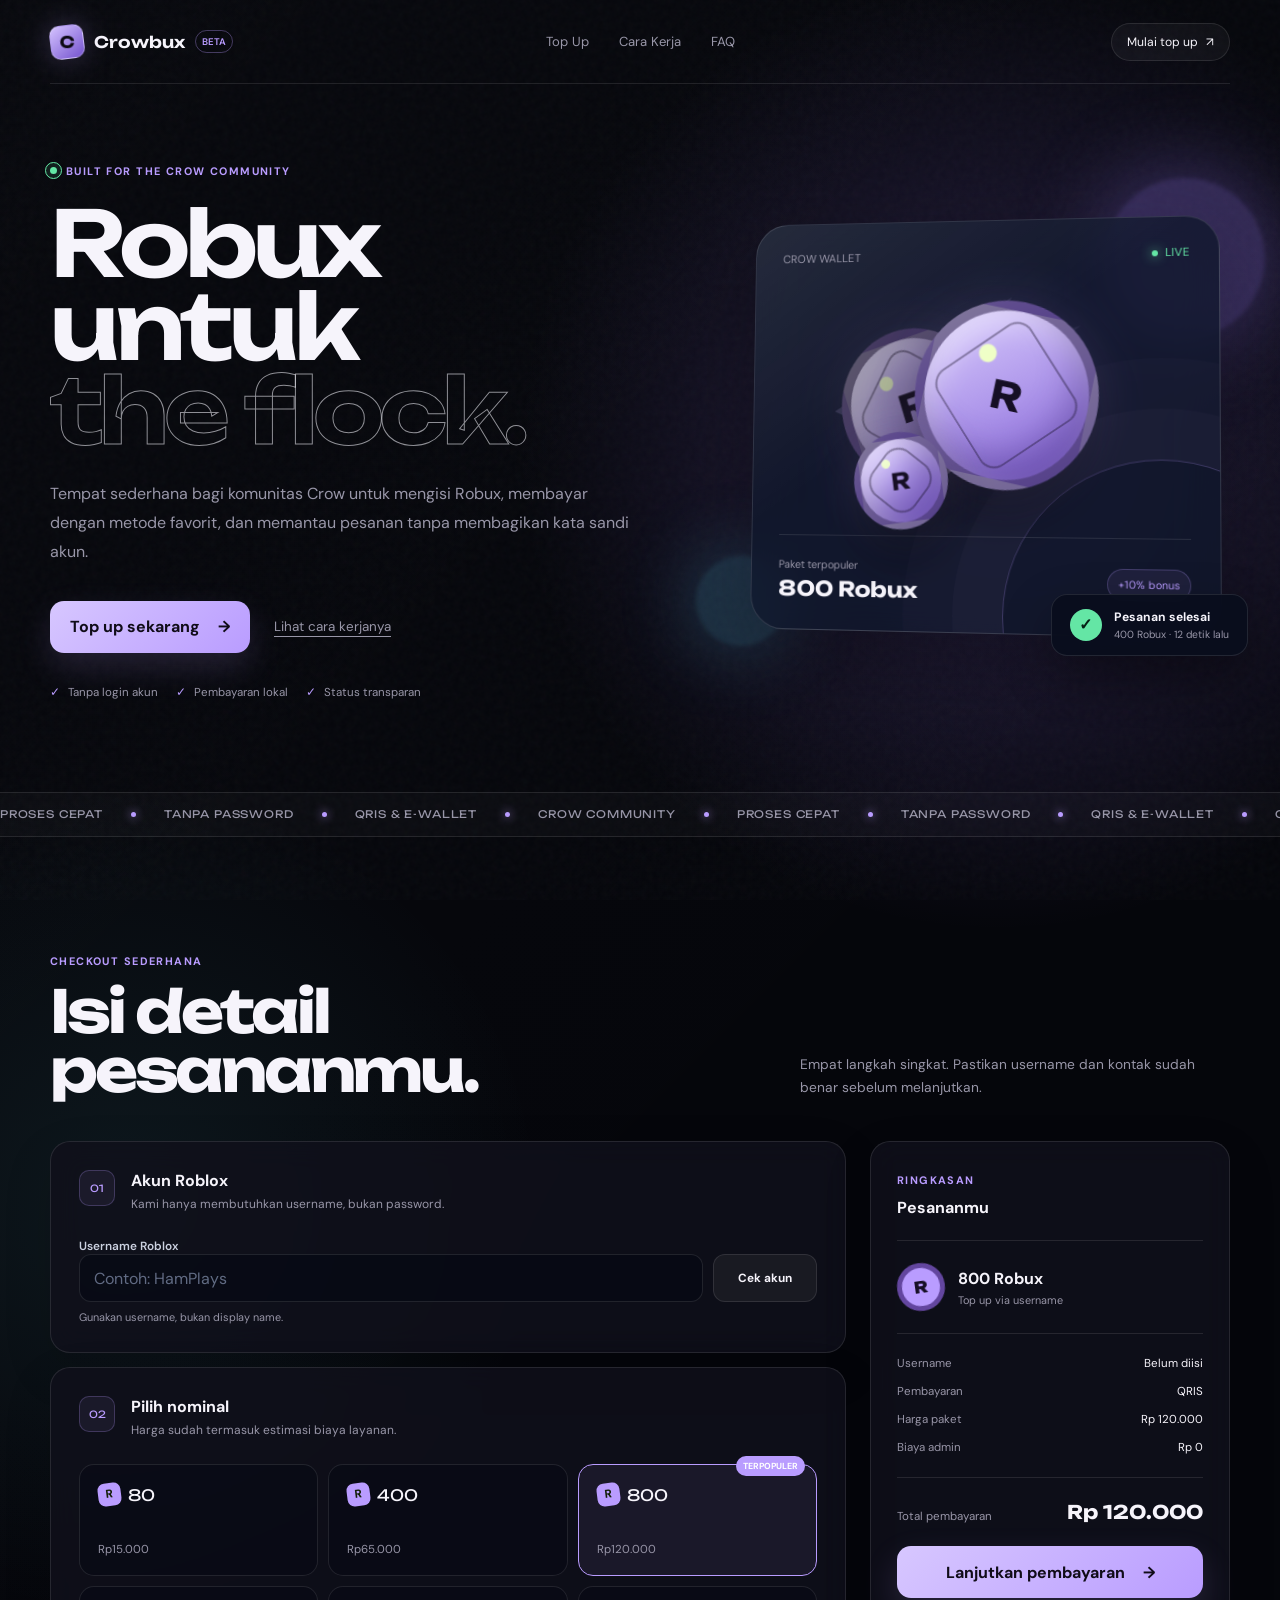
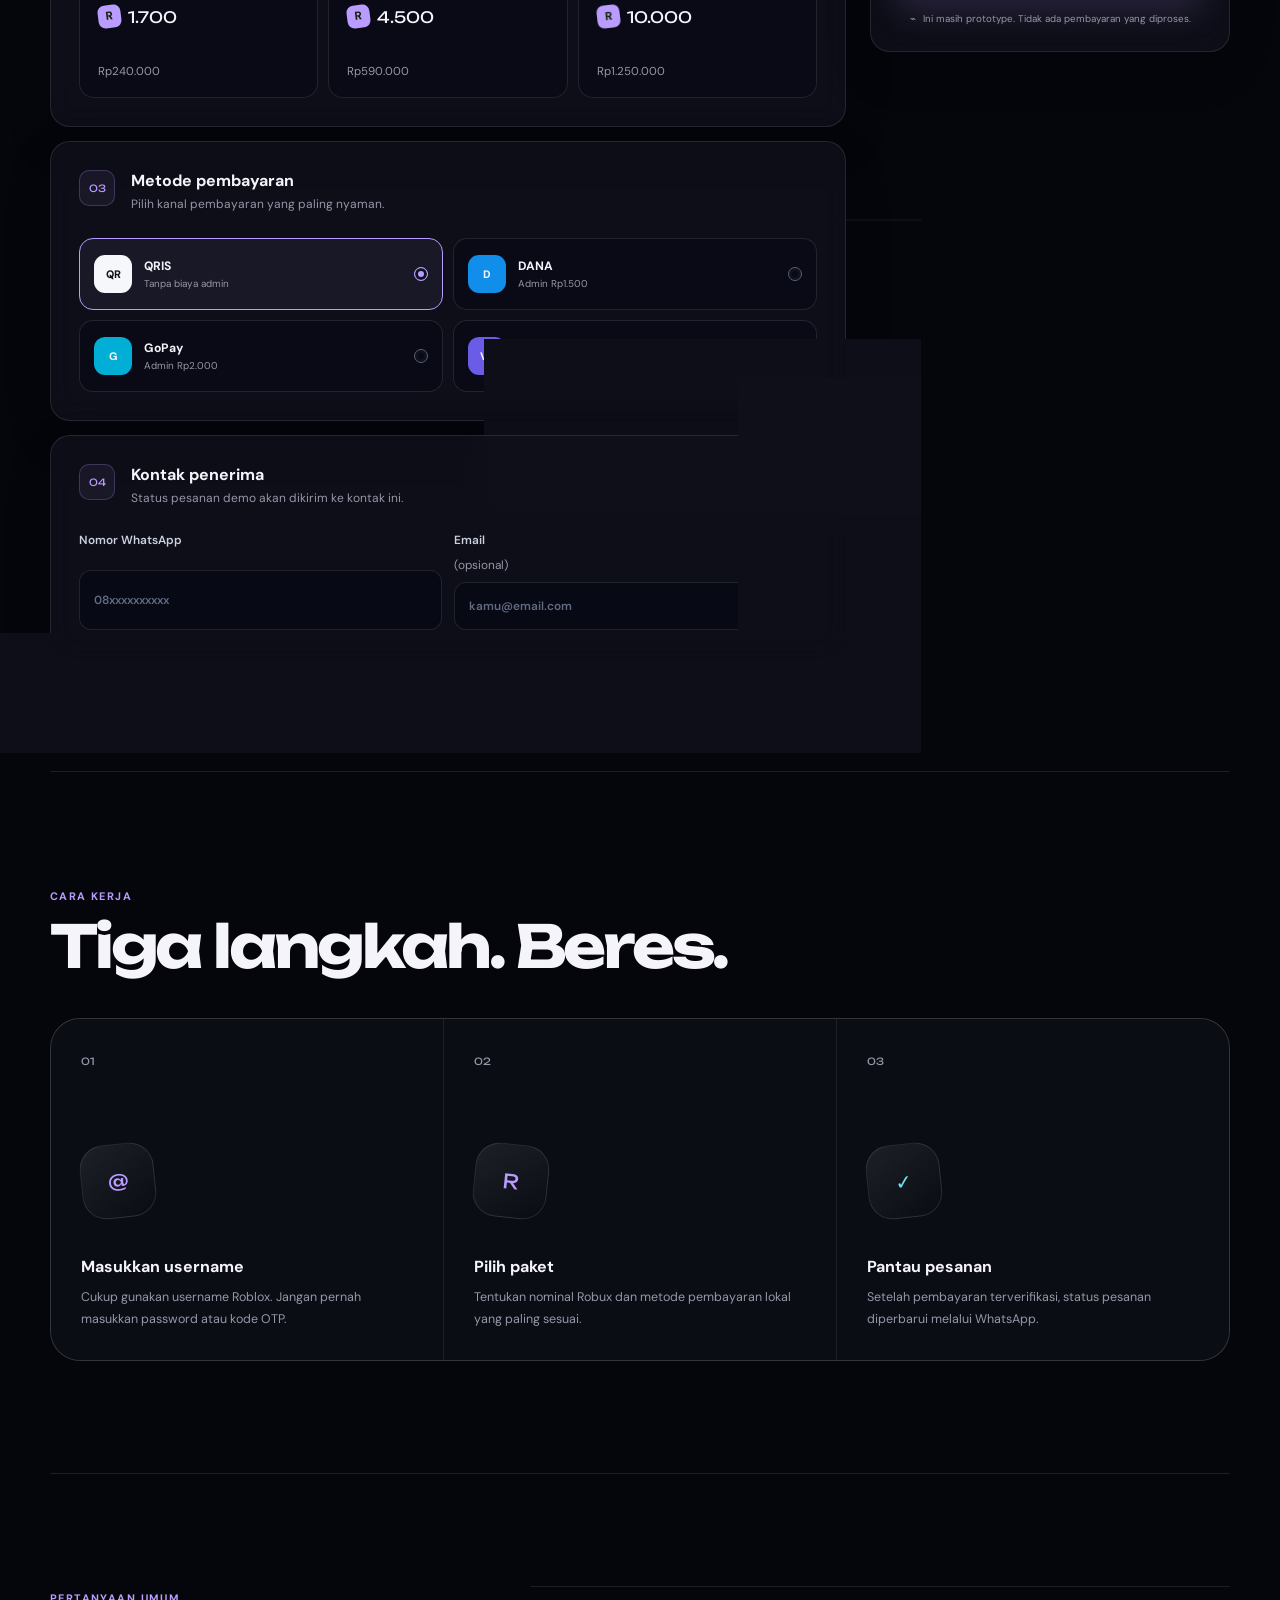
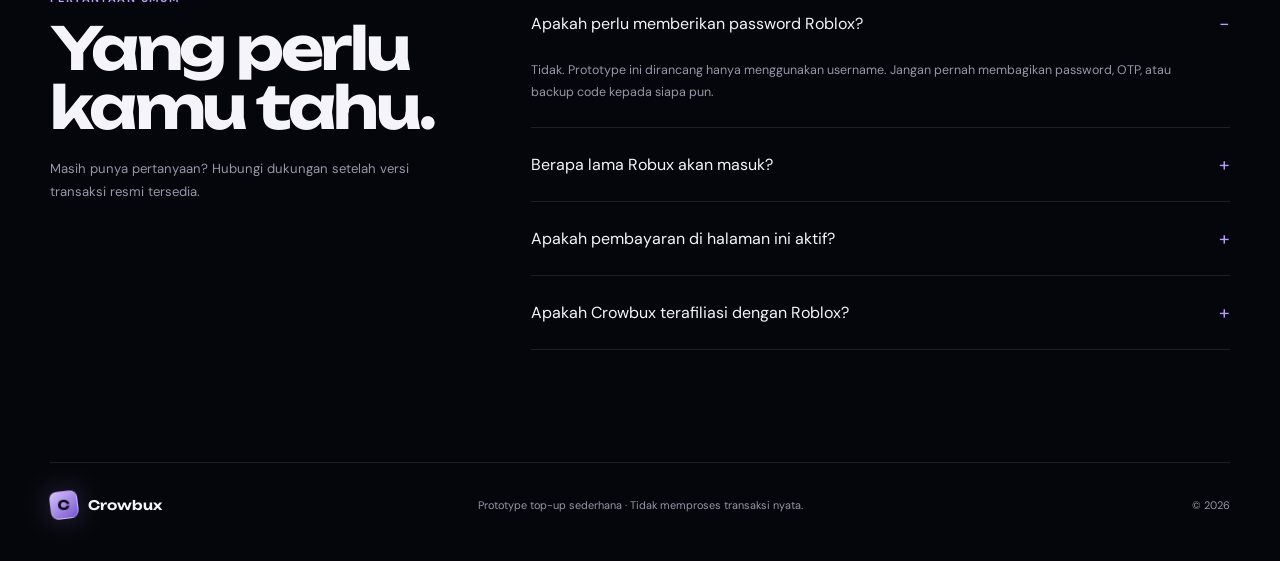
==== commit 4829a770: "feat: rebrand top-up prototype as Crowbux" ====
--- a/index.html
+++ b/index.html
@@ -6,7 +6,7 @@
     <meta name="theme-color" content="#070b18" />
     <meta
       name="description"
-      content="Prototype sederhana website top up Robux dengan alur pemesanan yang cepat, aman, dan responsif."
+      content="Crowbux adalah prototype top up Robux untuk komunitas Crow dengan alur pemesanan yang cepat, aman, dan responsif."
     />
     <link rel="preconnect" href="https://fonts.googleapis.com" />
     <link rel="preconnect" href="https://fonts.gstatic.com" crossorigin />
@@ -16,17 +16,19 @@
     />
     <link rel="icon" href="favicon.svg" type="image/svg+xml" />
     <link rel="stylesheet" href="styles.css" />
-    <title>Ruxly — Top Up Robux Cepat</title>
+    <meta property="og:title" content="Crowbux — Robux for the Flock" />
+    <meta property="og:description" content="Top up Robux sederhana untuk komunitas Crow, tanpa meminta password akun." />
+    <title>Crowbux — Robux for the Flock</title>
   </head>
   <body>
     <div class="page-noise" aria-hidden="true"></div>
 
     <header class="site-header">
-      <a class="brand" href="#top" aria-label="Ruxly home">
+      <a class="brand" href="#top" aria-label="Crowbux home">
         <span class="brand-mark" aria-hidden="true">
-          <span>R</span>
+          <span>C</span>
         </span>
-        <span>Ruxly</span>
+        <span>Crowbux</span>
         <small>Beta</small>
       </a>
 
@@ -47,15 +49,15 @@
         <div class="hero-copy">
           <div class="eyebrow">
             <span class="pulse-dot" aria-hidden="true"></span>
-            Top up tanpa password
+            Built for the Crow community
           </div>
           <h1 id="hero-title">
-            Robux masuk.
-            <span>Game lanjut.</span>
+            Robux untuk
+            <span>the flock.</span>
           </h1>
           <p>
-            Pilih nominal, bayar dengan metode favoritmu, dan pantau pesanan dari satu tempat.
-            Cepat, transparan, tanpa perlu membagikan kata sandi akun.
+            Tempat sederhana bagi komunitas Crow untuk mengisi Robux, membayar dengan
+            metode favorit, dan memantau pesanan tanpa membagikan kata sandi akun.
           </p>
           <div class="hero-actions">
             <button class="primary-button" type="button" data-scroll-to="topup">
@@ -76,10 +78,11 @@
           <div class="orb orb-two" aria-hidden="true"></div>
           <div class="visual-card">
             <div class="visual-topline">
-              <span>Saldo game</span>
+              <span>Crow wallet</span>
               <span class="live-label"><i></i> Live</span>
             </div>
             <div class="coin-stage" aria-hidden="true">
+              <div class="crow-wing"><span></span></div>
               <div class="coin coin-back"><span>R</span></div>
               <div class="coin coin-front"><span>R</span></div>
               <div class="coin coin-small"><span>R</span></div>
@@ -107,11 +110,11 @@
           <span>Proses cepat</span><i></i>
           <span>Tanpa password</span><i></i>
           <span>QRIS & e-wallet</span><i></i>
-          <span>Dukungan lokal</span><i></i>
+          <span>Crow community</span><i></i>
           <span>Proses cepat</span><i></i>
           <span>Tanpa password</span><i></i>
           <span>QRIS & e-wallet</span><i></i>
-          <span>Dukungan lokal</span><i></i>
+          <span>Crow community</span><i></i>
         </div>
       </section>
 
@@ -400,7 +403,7 @@
           </article>
           <article class="faq-item">
             <button type="button" aria-expanded="false">
-              Apakah Ruxly terafiliasi dengan Roblox?
+              Apakah Crowbux terafiliasi dengan Roblox?
               <span aria-hidden="true">+</span>
             </button>
             <div class="faq-answer" hidden>
@@ -413,8 +416,8 @@
 
     <footer class="site-footer section-shell">
       <a class="brand footer-brand" href="#top">
-        <span class="brand-mark" aria-hidden="true"><span>R</span></span>
-        <span>Ruxly</span>
+        <span class="brand-mark" aria-hidden="true"><span>C</span></span>
+        <span>Crowbux</span>
       </a>
       <p>Prototype top-up sederhana · Tidak memproses transaksi nyata.</p>
       <span id="footer-year"></span>
@@ -425,13 +428,13 @@
         <button class="modal-close" type="button" aria-label="Tutup modal">×</button>
         <div class="success-icon" aria-hidden="true">✓</div>
         <span class="section-kicker">Pesanan demo dibuat</span>
-        <h2 id="success-title">Alurnya berjalan.</h2>
+        <h2 id="success-title">Siap terbang.</h2>
         <p>
           Ini adalah simulasi frontend. Tidak ada saldo yang dipotong dan tidak ada Robux yang dikirim.
         </p>
         <div class="demo-order">
           <span>Nomor pesanan</span>
-          <strong id="demo-order-id">RUX-DEMO</strong>
+          <strong id="demo-order-id">CBX-DEMO</strong>
         </div>
         <button class="primary-button modal-done" type="button">Kembali ke halaman</button>
       </section>
--- a/styles.css
+++ b/styles.css
@@ -1,15 +1,15 @@
 :root {
-  --bg: #070b18;
-  --bg-soft: #0c1225;
-  --panel: rgba(15, 22, 43, 0.78);
-  --panel-solid: #0e152a;
-  --text: #f8f8ff;
-  --muted: #96a0ba;
+  --bg: #05060b;
+  --bg-soft: #0b0d15;
+  --panel: rgba(16, 17, 28, 0.82);
+  --panel-solid: #10121d;
+  --text: #f6f4fb;
+  --muted: #9896a8;
   --line: rgba(255, 255, 255, 0.1);
-  --lime: #c8ff61;
-  --lime-dark: #92ce28;
-  --violet: #9a7cff;
-  --cyan: #56d6ff;
+  --lime: #b99cff;
+  --lime-dark: #7554cf;
+  --violet: #b99cff;
+  --cyan: #6be6f4;
   --danger: #ff7b91;
   --success: #64e6a5;
   --radius-sm: 12px;
@@ -32,8 +32,9 @@
   min-width: 320px;
   overflow-x: hidden;
   background:
-    radial-gradient(circle at 78% 12%, rgba(154, 124, 255, 0.18), transparent 30rem),
-    radial-gradient(circle at 10% 32%, rgba(86, 214, 255, 0.1), transparent 26rem),
+    radial-gradient(circle at 78% 12%, rgba(151, 112, 255, 0.22), transparent 30rem),
+    radial-gradient(circle at 10% 32%, rgba(107, 230, 244, 0.08), transparent 26rem),
+    linear-gradient(135deg, rgba(255, 255, 255, 0.012), transparent 42%),
     var(--bg);
   color: var(--text);
   font-family: "DM Sans", Arial, sans-serif;
@@ -96,7 +97,7 @@
 
 .brand small {
   padding: 4px 6px;
-  border: 1px solid rgba(200, 255, 97, 0.34);
+  border: 1px solid rgba(185, 156, 255, 0.34);
   border-radius: 999px;
   color: var(--lime);
   font-family: "DM Sans", sans-serif;
@@ -111,9 +112,9 @@
   place-items: center;
   border: 1px solid rgba(255, 255, 255, 0.25);
   border-radius: 10px;
-  background: linear-gradient(145deg, var(--lime), #9fe53c);
-  box-shadow: 0 0 28px rgba(200, 255, 97, 0.22);
-  color: #11170c;
+  background: linear-gradient(145deg, #d4c2ff, #7554cf);
+  box-shadow: 0 0 28px rgba(185, 156, 255, 0.24);
+  color: #0c0913;
   transform: rotate(-7deg);
 }
 
@@ -155,8 +156,8 @@
 }
 
 .header-action:hover {
-  border-color: rgba(200, 255, 97, 0.5);
-  background: rgba(200, 255, 97, 0.08);
+  border-color: rgba(185, 156, 255, 0.5);
+  background: rgba(185, 156, 255, 0.08);
 }
 
 .hero {
@@ -253,15 +254,15 @@
   min-height: 52px;
   padding: 0 20px;
   border-radius: 14px;
-  background: var(--lime);
-  box-shadow: 0 14px 34px rgba(200, 255, 97, 0.14);
-  color: #11170c;
+  background: linear-gradient(135deg, #d7c7ff, var(--lime));
+  box-shadow: 0 14px 34px rgba(185, 156, 255, 0.16);
+  color: #100c18;
   transition: background 0.2s ease, transform 0.2s ease, box-shadow 0.2s ease;
 }
 
 .primary-button:hover {
-  background: #d4ff84;
-  box-shadow: 0 18px 40px rgba(200, 255, 97, 0.2);
+  background: linear-gradient(135deg, #e5dcff, #c7b1ff);
+  box-shadow: 0 18px 40px rgba(185, 156, 255, 0.24);
   transform: translateY(-2px);
 }
 
@@ -322,9 +323,9 @@
   height: 310px;
   right: -100px;
   bottom: -140px;
-  border: 1px solid rgba(200, 255, 97, 0.26);
+  border: 1px solid rgba(185, 156, 255, 0.26);
   border-radius: 50%;
-  box-shadow: 0 0 0 50px rgba(200, 255, 97, 0.025), 0 0 0 100px rgba(200, 255, 97, 0.018);
+  box-shadow: 0 0 0 50px rgba(185, 156, 255, 0.025), 0 0 0 100px rgba(185, 156, 255, 0.018);
 }
 
 .visual-topline,
@@ -363,22 +364,64 @@
   min-height: 260px;
 }
 
+.crow-wing {
+  position: absolute;
+  width: 260px;
+  height: 170px;
+  top: 45px;
+  left: 55px;
+  opacity: 0.34;
+  filter: drop-shadow(0 0 28px rgba(185, 156, 255, 0.2));
+  transform: rotate(-10deg);
+}
+
+.crow-wing,
+.crow-wing::before,
+.crow-wing::after,
+.crow-wing span {
+  background: linear-gradient(135deg, rgba(208, 192, 255, 0.56), rgba(72, 51, 126, 0.08));
+  clip-path: polygon(0 48%, 76% 0, 55% 32%, 100% 24%, 63% 55%, 91% 72%, 46% 67%, 57% 100%, 27% 75%);
+}
+
+.crow-wing::before,
+.crow-wing::after,
+.crow-wing span {
+  content: "";
+  position: absolute;
+  inset: 0;
+}
+
+.crow-wing::before {
+  opacity: 0.6;
+  transform: translate(-18px, 12px) scale(0.84);
+}
+
+.crow-wing::after {
+  opacity: 0.35;
+  transform: translate(-32px, 24px) scale(0.68);
+}
+
+.crow-wing span {
+  opacity: 0.2;
+  transform: translate(-45px, 36px) scale(0.52);
+}
+
 .coin {
   position: absolute;
   display: grid;
   place-items: center;
   aspect-ratio: 1;
-  border: 10px solid rgba(41, 52, 26, 0.38);
+  border: 10px solid rgba(30, 22, 48, 0.48);
   border-radius: 50%;
   background:
     radial-gradient(circle at 34% 28%, #efffc6 0 5%, transparent 6%),
-    linear-gradient(145deg, #ddff99, #8bc729);
+    linear-gradient(145deg, #ded2ff, #8260d8);
   box-shadow:
-    inset -18px -22px 35px rgba(60, 92, 8, 0.32),
+    inset -18px -22px 35px rgba(53, 32, 102, 0.34),
     inset 12px 12px 28px rgba(255, 255, 255, 0.38),
     0 30px 45px rgba(0, 0, 0, 0.35),
-    0 0 50px rgba(200, 255, 97, 0.14);
-  color: #1e2b0d;
+    0 0 50px rgba(185, 156, 255, 0.16);
+  color: #160f25;
   font-family: "Unbounded", sans-serif;
   transform-style: preserve-3d;
 }
@@ -387,7 +430,7 @@
   content: "";
   position: absolute;
   inset: 16%;
-  border: 2px solid rgba(30, 43, 13, 0.35);
+  border: 2px solid rgba(22, 15, 37, 0.38);
   border-radius: 18px;
   transform: rotate(45deg);
 }
@@ -452,9 +495,9 @@
 
 .trend-badge {
   padding: 8px 10px;
-  border: 1px solid rgba(200, 255, 97, 0.24);
+  border: 1px solid rgba(185, 156, 255, 0.24);
   border-radius: 999px;
-  background: rgba(200, 255, 97, 0.08);
+  background: rgba(185, 156, 255, 0.08);
   color: var(--lime);
   font-size: 0.66rem;
 }
@@ -621,9 +664,9 @@
   height: 36px;
   flex: 0 0 auto;
   place-items: center;
-  border: 1px solid rgba(200, 255, 97, 0.24);
+  border: 1px solid rgba(185, 156, 255, 0.24);
   border-radius: 10px;
-  background: rgba(200, 255, 97, 0.07);
+  background: rgba(185, 156, 255, 0.07);
   color: var(--lime);
   font-family: "Unbounded", sans-serif;
   font-size: 0.62rem;
@@ -679,8 +722,8 @@
 }
 
 input:focus {
-  border-color: rgba(200, 255, 97, 0.62);
-  box-shadow: 0 0 0 4px rgba(200, 255, 97, 0.07);
+  border-color: rgba(185, 156, 255, 0.62);
+  box-shadow: 0 0 0 4px rgba(185, 156, 255, 0.07);
 }
 
 input.is-invalid {
@@ -698,8 +741,8 @@
 }
 
 .secondary-button:hover {
-  border-color: rgba(200, 255, 97, 0.38);
-  background: rgba(200, 255, 97, 0.07);
+  border-color: rgba(185, 156, 255, 0.38);
+  background: rgba(185, 156, 255, 0.07);
 }
 
 .secondary-button:disabled {
@@ -770,7 +813,7 @@
 .package-option input:checked + .package-content,
 .package-popular input:checked ~ .package-content {
   border-color: var(--lime);
-  background: rgba(200, 255, 97, 0.08);
+  background: rgba(185, 156, 255, 0.08);
 }
 
 .package-amount {
@@ -840,7 +883,7 @@
 
 .payment-option input:checked + .payment-content {
   border-color: var(--lime);
-  background: rgba(200, 255, 97, 0.07);
+  background: rgba(185, 156, 255, 0.07);
 }
 
 .payment-content > span:nth-child(2) {
@@ -932,10 +975,10 @@
   width: 48px;
   height: 48px;
   place-items: center;
-  border: 5px solid #678d27;
+  border: 5px solid #63469f;
   border-radius: 50%;
   background: var(--lime);
-  color: #18230b;
+  color: #160f25;
   font-family: "Unbounded", sans-serif;
   font-weight: 800;
   transform: rotate(-8deg);
@@ -1215,9 +1258,9 @@
   margin: 0 auto 24px;
   place-items: center;
   border-radius: 22px;
-  background: var(--lime);
-  box-shadow: 0 18px 40px rgba(200, 255, 97, 0.16);
-  color: #17220a;
+  background: linear-gradient(145deg, #d7c7ff, var(--lime));
+  box-shadow: 0 18px 40px rgba(185, 156, 255, 0.18);
+  color: #160f25;
   font-size: 1.5rem;
   font-weight: 800;
   transform: rotate(-6deg);
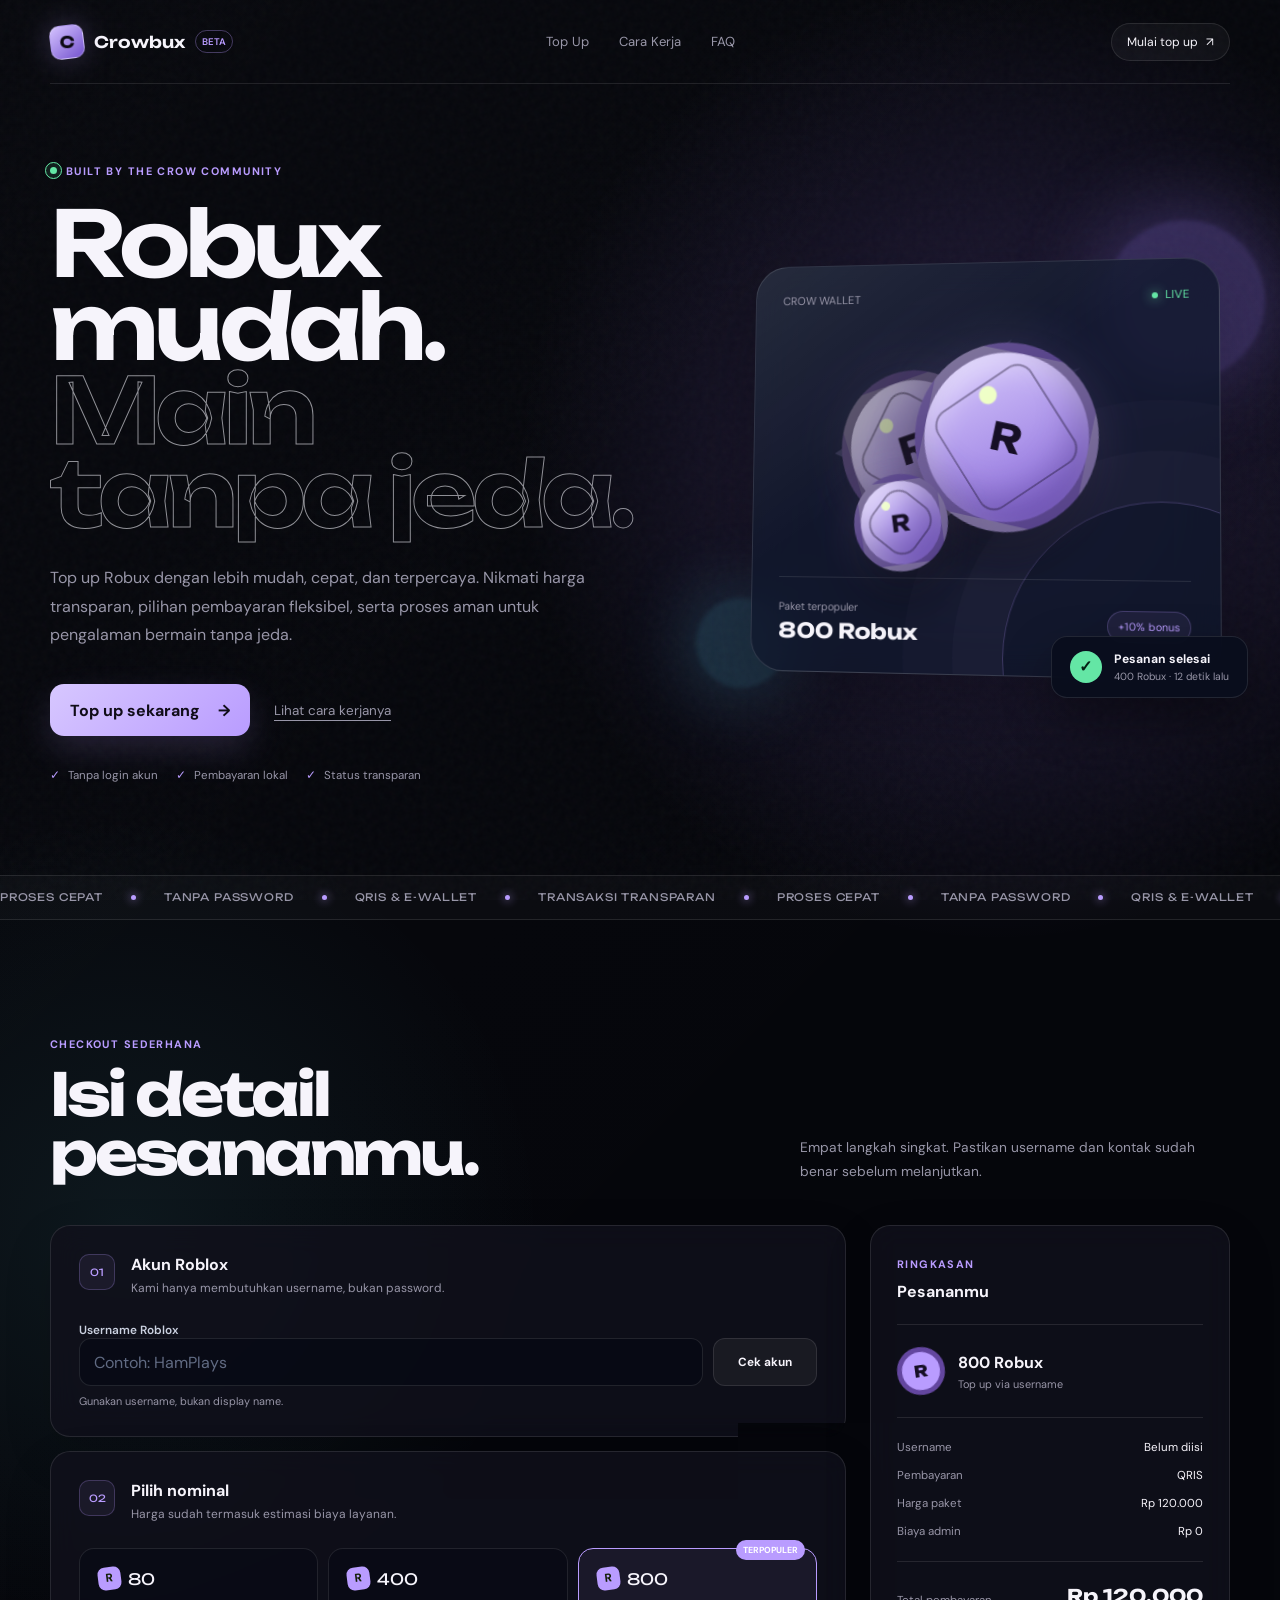
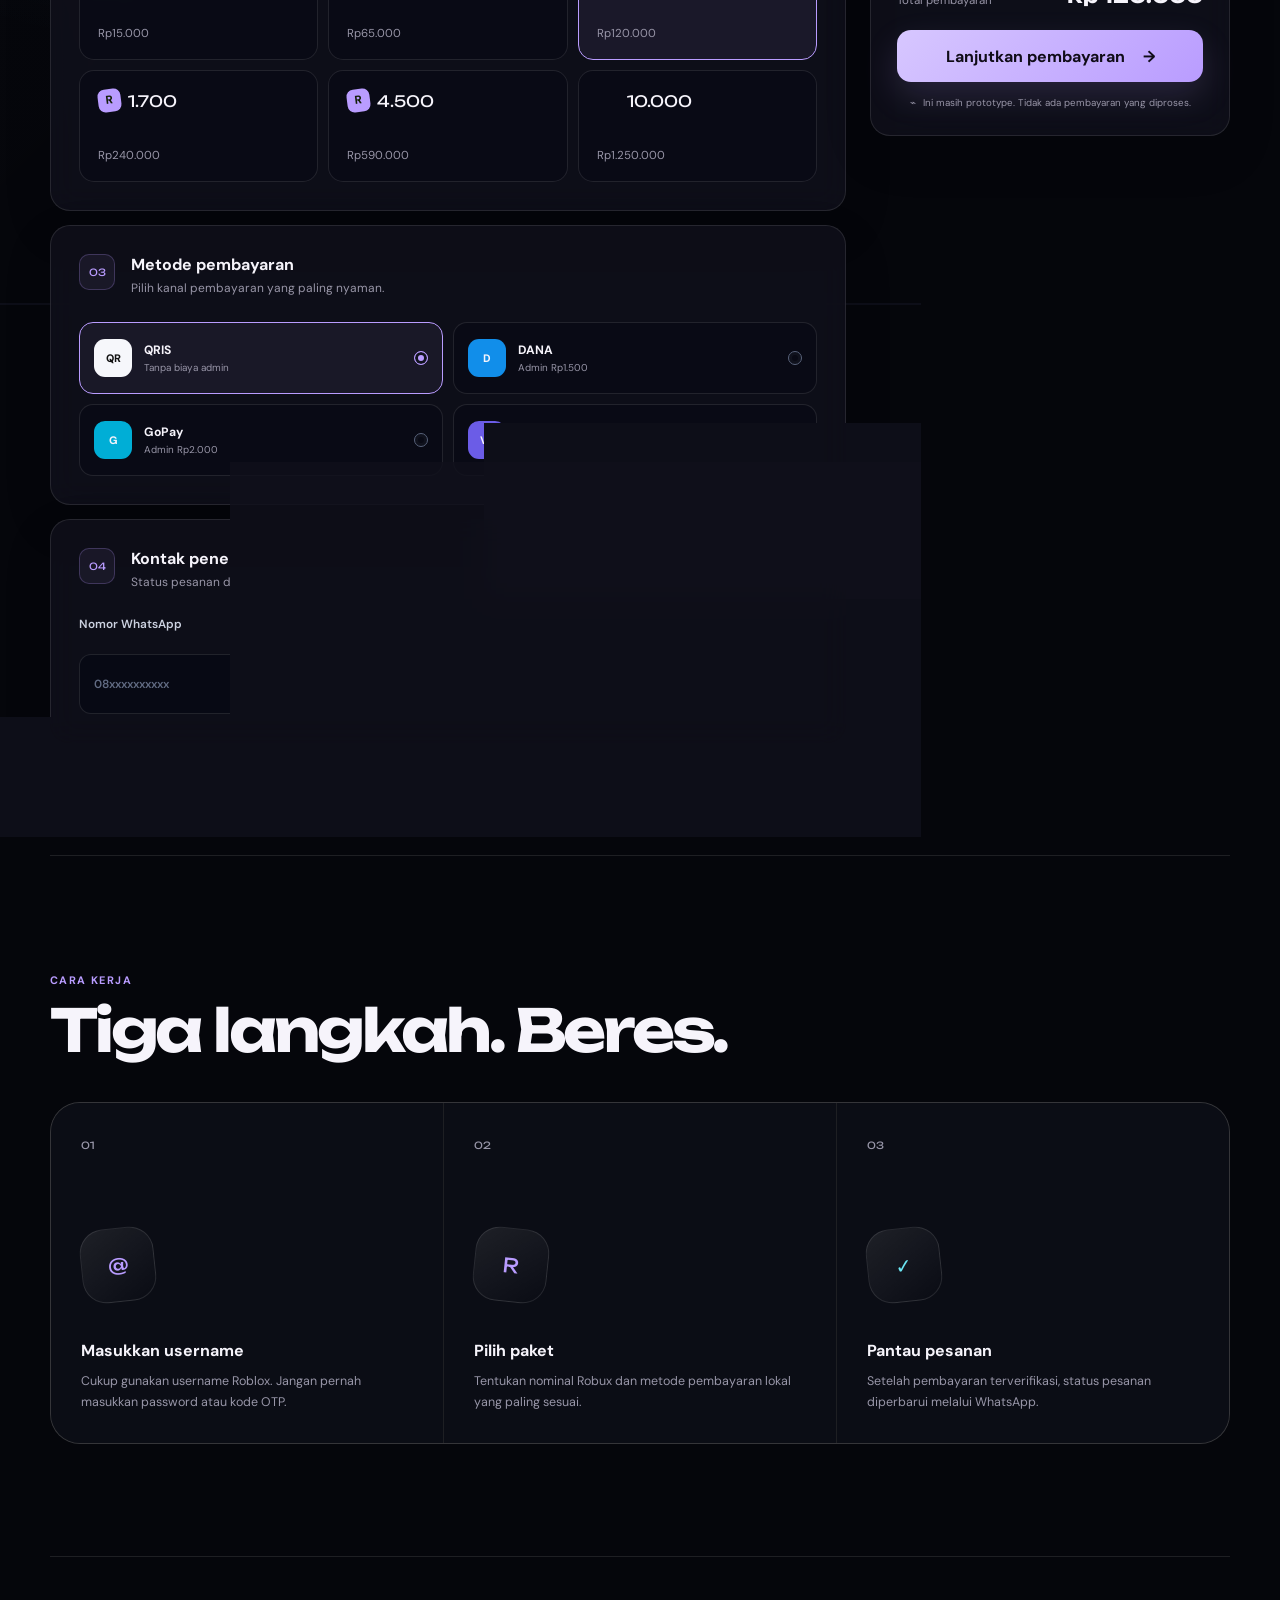
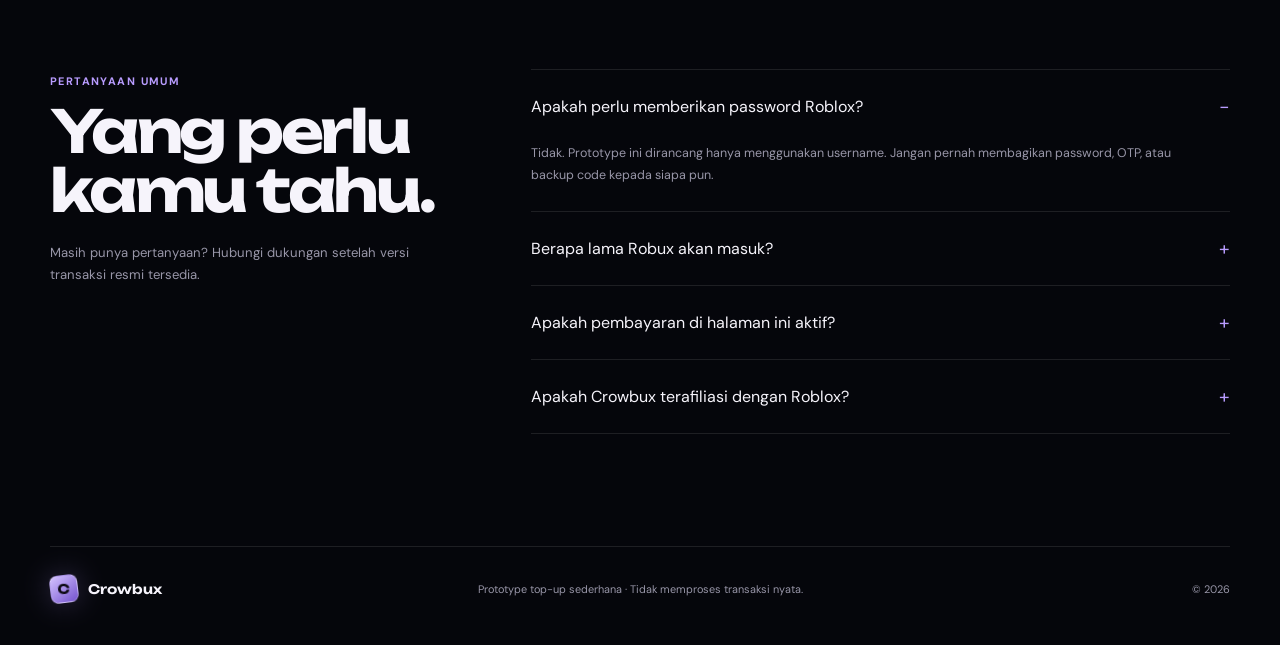
==== commit 9ee0bcbe: "copy: position Crowbux for public top-ups" ====
--- a/index.html
+++ b/index.html
@@ -6,7 +6,7 @@
     <meta name="theme-color" content="#070b18" />
     <meta
       name="description"
-      content="Crowbux adalah prototype top up Robux untuk komunitas Crow dengan alur pemesanan yang cepat, aman, dan responsif."
+      content="Top up Robux dengan mudah, cepat, dan terpercaya melalui pilihan pembayaran fleksibel serta proses transaksi yang aman dan transparan."
     />
     <link rel="preconnect" href="https://fonts.googleapis.com" />
     <link rel="preconnect" href="https://fonts.gstatic.com" crossorigin />
@@ -16,9 +16,9 @@
     />
     <link rel="icon" href="favicon.svg" type="image/svg+xml" />
     <link rel="stylesheet" href="styles.css" />
-    <meta property="og:title" content="Crowbux — Robux for the Flock" />
-    <meta property="og:description" content="Top up Robux sederhana untuk komunitas Crow, tanpa meminta password akun." />
-    <title>Crowbux — Robux for the Flock</title>
+    <meta property="og:title" content="Crowbux — Top Up Robux Mudah &amp; Aman" />
+    <meta property="og:description" content="Top up Robux mudah, cepat, aman, dan transparan tanpa meminta password akun." />
+    <title>Crowbux — Top Up Robux Mudah &amp; Aman</title>
   </head>
   <body>
     <div class="page-noise" aria-hidden="true"></div>
@@ -49,15 +49,15 @@
         <div class="hero-copy">
           <div class="eyebrow">
             <span class="pulse-dot" aria-hidden="true"></span>
-            Built for the Crow community
+            Built by the Crow community
           </div>
           <h1 id="hero-title">
-            Robux untuk
-            <span>the flock.</span>
+            Robux mudah.
+            <span>Main tanpa jeda.</span>
           </h1>
           <p>
-            Tempat sederhana bagi komunitas Crow untuk mengisi Robux, membayar dengan
-            metode favorit, dan memantau pesanan tanpa membagikan kata sandi akun.
+            Top up Robux dengan lebih mudah, cepat, dan terpercaya. Nikmati harga transparan,
+            pilihan pembayaran fleksibel, serta proses aman untuk pengalaman bermain tanpa jeda.
           </p>
           <div class="hero-actions">
             <button class="primary-button" type="button" data-scroll-to="topup">
@@ -110,11 +110,11 @@
           <span>Proses cepat</span><i></i>
           <span>Tanpa password</span><i></i>
           <span>QRIS & e-wallet</span><i></i>
-          <span>Crow community</span><i></i>
+          <span>Transaksi transparan</span><i></i>
           <span>Proses cepat</span><i></i>
           <span>Tanpa password</span><i></i>
           <span>QRIS & e-wallet</span><i></i>
-          <span>Crow community</span><i></i>
+          <span>Transaksi transparan</span><i></i>
         </div>
       </section>
 
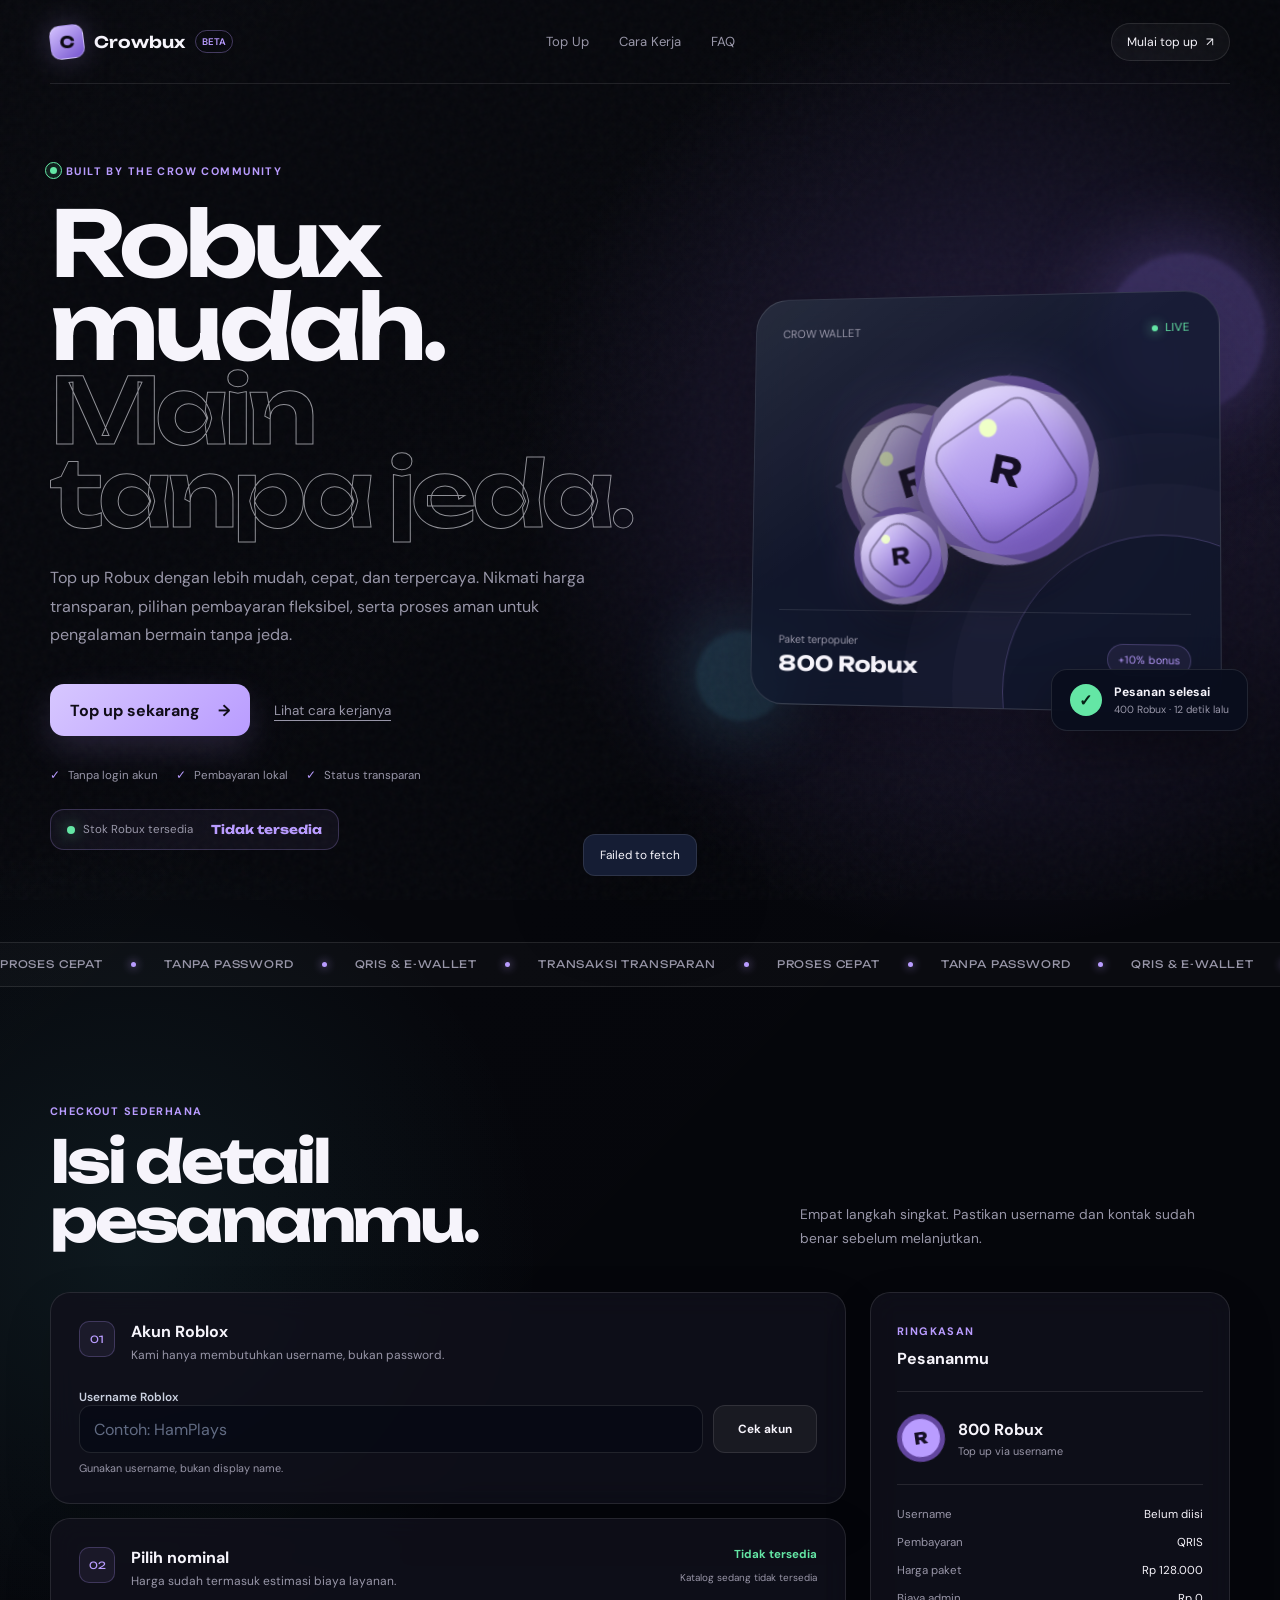
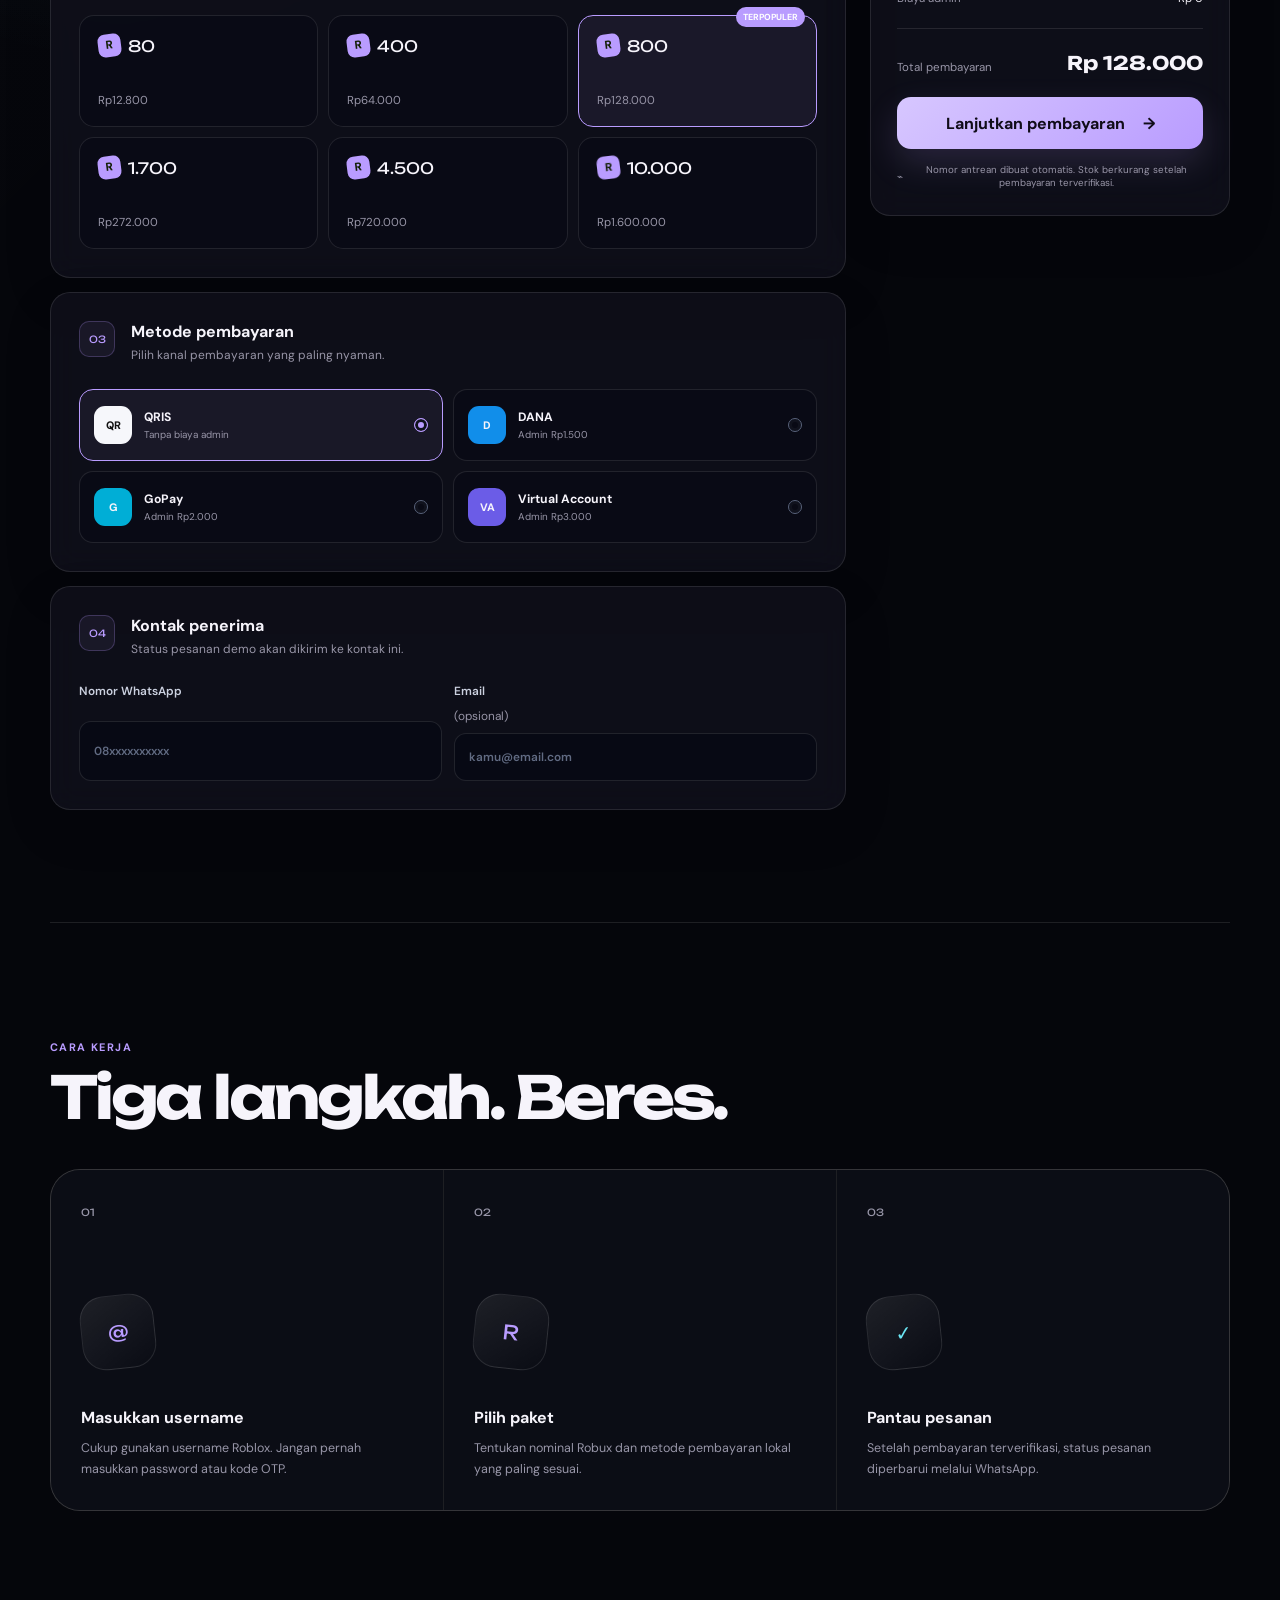
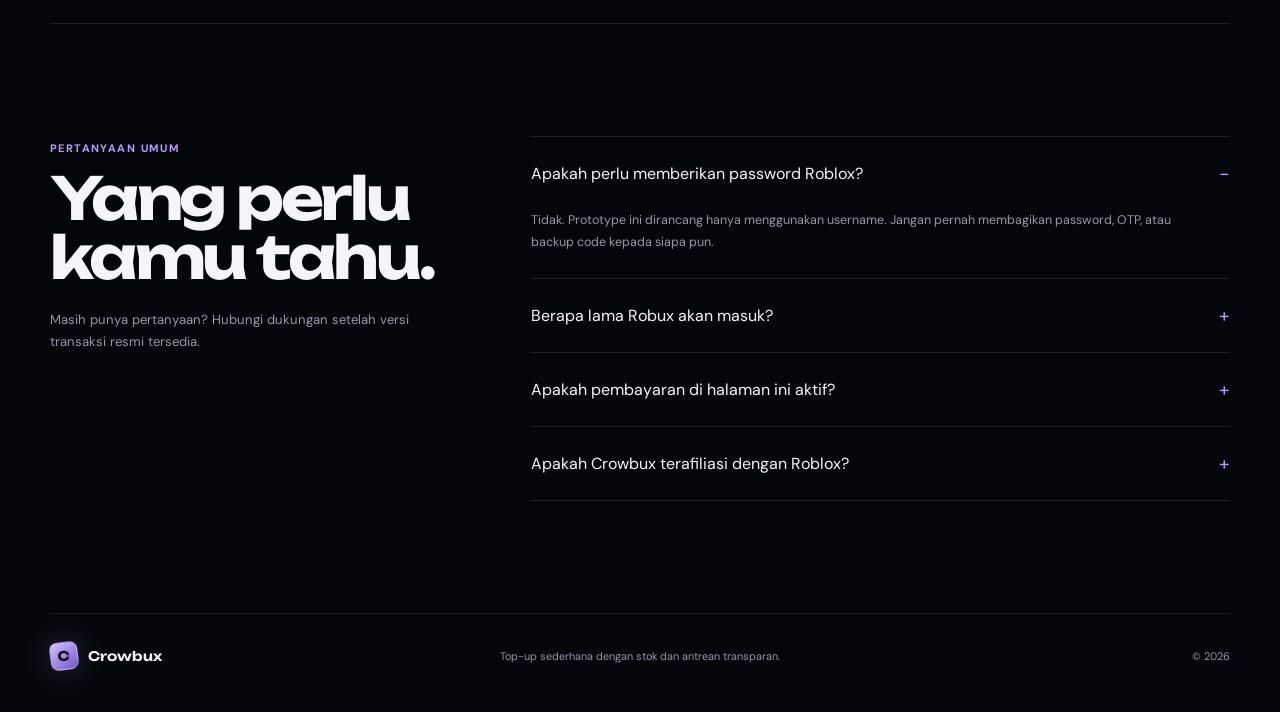
==== commit 31e0b03e: "feat: add live inventory and admin pricing" ====
--- a/index.html
+++ b/index.html
@@ -1,5 +1,5 @@
 <!DOCTYPE html>
-<html lang="id">
+<html lang="id" data-api-base="https://crowbux-api.crowbux-stock.workers.dev">
   <head>
     <meta charset="UTF-8" />
     <meta name="viewport" content="width=device-width, initial-scale=1.0" />
@@ -71,9 +71,13 @@
             <li><span aria-hidden="true">✓</span> Pembayaran lokal</li>
             <li><span aria-hidden="true">✓</span> Status transparan</li>
           </ul>
-        </div>
-
-        <div class="hero-visual" aria-label="Ilustrasi paket Robux">
+          <div class="hero-stock" aria-live="polite">
+            <span><i aria-hidden="true"></i> Stok Robux tersedia</span>
+            <strong data-stock-display>Memuat…</strong>
+          </div>
+        </div>
+
+        <div class="hero-visual" role="img" aria-label="Ilustrasi paket Robux">
           <div class="orb orb-one" aria-hidden="true"></div>
           <div class="orb orb-two" aria-hidden="true"></div>
           <div class="visual-card">
@@ -109,11 +113,11 @@
         <div class="ticker-track">
           <span>Proses cepat</span><i></i>
           <span>Tanpa password</span><i></i>
-          <span>QRIS & e-wallet</span><i></i>
+          <span>QRIS &amp; e-wallet</span><i></i>
           <span>Transaksi transparan</span><i></i>
           <span>Proses cepat</span><i></i>
           <span>Tanpa password</span><i></i>
-          <span>QRIS & e-wallet</span><i></i>
+          <span>QRIS &amp; e-wallet</span><i></i>
           <span>Transaksi transparan</span><i></i>
         </div>
       </section>
@@ -165,49 +169,53 @@
                   <h3 id="package-title">Pilih nominal</h3>
                   <p>Harga sudah termasuk estimasi biaya layanan.</p>
                 </div>
+                <div class="catalog-meta">
+                  <span data-stock-display>Memuat…</span>
+                  <small id="price-per-thousand">Memuat harga…</small>
+                </div>
               </div>
               <div class="package-grid" id="package-grid">
                 <label class="package-option">
-                  <input type="radio" name="package" value="80" data-price="15000" />
+                  <input type="radio" name="package" value="80" data-price="12800" />
                   <span class="package-content">
                     <span class="package-amount"><i aria-hidden="true">R</i> 80</span>
-                    <span class="package-price">Rp15.000</span>
+                    <span class="package-price">Rp12.800</span>
                   </span>
                 </label>
                 <label class="package-option">
-                  <input type="radio" name="package" value="400" data-price="65000" />
+                  <input type="radio" name="package" value="400" data-price="64000" />
                   <span class="package-content">
                     <span class="package-amount"><i aria-hidden="true">R</i> 400</span>
-                    <span class="package-price">Rp65.000</span>
+                    <span class="package-price">Rp64.000</span>
                   </span>
                 </label>
                 <label class="package-option package-popular">
-                  <input type="radio" name="package" value="800" data-price="120000" checked />
+                  <input type="radio" name="package" value="800" data-price="128000" checked />
                   <span class="popular-badge">Terpopuler</span>
                   <span class="package-content">
                     <span class="package-amount"><i aria-hidden="true">R</i> 800</span>
-                    <span class="package-price">Rp120.000</span>
+                    <span class="package-price">Rp128.000</span>
                   </span>
                 </label>
                 <label class="package-option">
-                  <input type="radio" name="package" value="1700" data-price="240000" />
+                  <input type="radio" name="package" value="1700" data-price="272000" />
                   <span class="package-content">
                     <span class="package-amount"><i aria-hidden="true">R</i> 1.700</span>
-                    <span class="package-price">Rp240.000</span>
+                    <span class="package-price">Rp272.000</span>
                   </span>
                 </label>
                 <label class="package-option">
-                  <input type="radio" name="package" value="4500" data-price="590000" />
+                  <input type="radio" name="package" value="4500" data-price="720000" />
                   <span class="package-content">
                     <span class="package-amount"><i aria-hidden="true">R</i> 4.500</span>
-                    <span class="package-price">Rp590.000</span>
+                    <span class="package-price">Rp720.000</span>
                   </span>
                 </label>
                 <label class="package-option">
-                  <input type="radio" name="package" value="10000" data-price="1250000" />
+                  <input type="radio" name="package" value="10000" data-price="1600000" />
                   <span class="package-content">
                     <span class="package-amount"><i aria-hidden="true">R</i> 10.000</span>
-                    <span class="package-price">Rp1.250.000</span>
+                    <span class="package-price">Rp1.600.000</span>
                   </span>
                 </label>
               </div>
@@ -315,7 +323,7 @@
               </div>
               <div>
                 <dt>Harga paket</dt>
-                <dd id="summary-subtotal">Rp120.000</dd>
+                <dd id="summary-subtotal">Rp128.000</dd>
               </div>
               <div>
                 <dt>Biaya admin</dt>
@@ -324,7 +332,7 @@
             </dl>
             <div class="summary-total">
               <span>Total pembayaran</span>
-              <strong id="summary-total">Rp120.000</strong>
+              <strong id="summary-total">Rp128.000</strong>
             </div>
             <button class="primary-button checkout-button" type="submit">
               Lanjutkan pembayaran
@@ -332,7 +340,7 @@
             </button>
             <p class="secure-note">
               <span aria-hidden="true">⌁</span>
-              Ini masih prototype. Tidak ada pembayaran yang diproses.
+              Nomor antrean dibuat otomatis. Stok berkurang setelah pembayaran terverifikasi.
             </p>
           </aside>
         </form>
@@ -398,7 +406,7 @@
               <span aria-hidden="true">+</span>
             </button>
             <div class="faq-answer" hidden>
-              <p>Belum. Tombol checkout hanya mendemonstrasikan alur antarmuka dan membuat nomor pesanan demo tanpa menagih pengguna.</p>
+              <p>Checkout akan membuat pesanan dan nomor antrean. Integrasi payment gateway masih diperlukan agar verifikasi pembayaran berjalan otomatis.</p>
             </div>
           </article>
           <article class="faq-item">
@@ -419,7 +427,7 @@
         <span class="brand-mark" aria-hidden="true"><span>C</span></span>
         <span>Crowbux</span>
       </a>
-      <p>Prototype top-up sederhana · Tidak memproses transaksi nyata.</p>
+      <p>Top-up sederhana dengan stok dan antrean transparan.</p>
       <span id="footer-year"></span>
     </footer>
 
@@ -427,14 +435,27 @@
       <section class="success-modal" role="dialog" aria-modal="true" aria-labelledby="success-title">
         <button class="modal-close" type="button" aria-label="Tutup modal">×</button>
         <div class="success-icon" aria-hidden="true">✓</div>
-        <span class="section-kicker">Pesanan demo dibuat</span>
-        <h2 id="success-title">Siap terbang.</h2>
+        <span class="section-kicker">Pesanan berhasil dibuat</span>
+        <h2 id="success-title">Antreanmu tercatat.</h2>
         <p>
-          Ini adalah simulasi frontend. Tidak ada saldo yang dipotong dan tidak ada Robux yang dikirim.
+          Simpan nomor pesanan ini untuk memantau status pembayaran dan proses top up.
         </p>
-        <div class="demo-order">
-          <span>Nomor pesanan</span>
-          <strong id="demo-order-id">CBX-DEMO</strong>
+        <div class="order-identifiers">
+          <div class="demo-order">
+            <span>Nomor pesanan</span>
+            <strong id="demo-order-id">CBX-00000000-000</strong>
+          </div>
+          <div class="demo-order">
+            <span>Antrean tanggal <b id="order-date">—</b></span>
+            <strong id="order-queue">#000</strong>
+          </div>
+        </div>
+        <div class="order-status" id="order-status" role="status" aria-live="polite">
+          <i aria-hidden="true"></i>
+          <div>
+            <strong>Menunggu pembayaran</strong>
+            <span>Stok baru berkurang setelah pembayaran diverifikasi.</span>
+          </div>
         </div>
         <button class="primary-button modal-done" type="button">Kembali ke halaman</button>
       </section>
--- a/styles.css
+++ b/styles.css
@@ -41,7 +41,8 @@
 }
 
 button,
-input {
+input,
+select {
   font: inherit;
 }
 
@@ -152,6 +153,7 @@
   background: rgba(255, 255, 255, 0.04);
   cursor: pointer;
   font-size: 0.76rem;
+  text-decoration: none;
   transition: border-color 0.2s ease, background 0.2s ease;
 }
 
@@ -705,7 +707,10 @@
 
 input[type="text"],
 input[type="tel"],
-input[type="email"] {
+input[type="email"],
+input[type="password"],
+input[type="number"],
+select {
   width: 100%;
   min-height: 48px;
   border: 1px solid var(--line);
@@ -814,6 +819,20 @@
 .package-popular input:checked ~ .package-content {
   border-color: var(--lime);
   background: rgba(185, 156, 255, 0.08);
+}
+
+.package-option.is-unavailable {
+  cursor: not-allowed;
+}
+
+.package-option.is-unavailable .package-content {
+  opacity: 0.36;
+  filter: grayscale(0.7);
+}
+
+.package-option.is-unavailable:hover .package-content {
+  border-color: var(--line);
+  transform: none;
 }
 
 .package-amount {
@@ -1327,6 +1346,486 @@
   transform: translate(-50%, 0);
 }
 
+.hero-stock {
+  display: inline-flex;
+  align-items: center;
+  gap: 18px;
+  margin-top: 26px;
+  padding: 12px 16px;
+  border: 1px solid rgba(185, 156, 255, 0.24);
+  border-radius: 14px;
+  background: rgba(185, 156, 255, 0.06);
+}
+
+.hero-stock span {
+  display: inline-flex;
+  align-items: center;
+  gap: 8px;
+  color: var(--muted);
+  font-size: 0.72rem;
+}
+
+.hero-stock i,
+.order-status > i {
+  width: 8px;
+  height: 8px;
+  border-radius: 50%;
+  background: var(--success);
+  box-shadow: 0 0 15px rgba(100, 230, 165, 0.7);
+}
+
+.hero-stock strong {
+  color: var(--lime);
+  font-family: "Unbounded", sans-serif;
+  font-size: 0.76rem;
+}
+
+.catalog-meta {
+  display: grid;
+  gap: 4px;
+  margin-left: auto;
+  text-align: right;
+}
+
+.catalog-meta span {
+  color: var(--success);
+  font-size: 0.72rem;
+  font-weight: 700;
+}
+
+.catalog-meta small {
+  color: var(--muted);
+  font-size: 0.62rem;
+}
+
+.order-identifiers {
+  display: grid;
+  grid-template-columns: 1fr 1fr;
+  gap: 10px;
+}
+
+.order-identifiers .demo-order {
+  display: grid;
+  gap: 7px;
+  margin-bottom: 12px;
+  text-align: left;
+}
+
+.demo-order b {
+  font-weight: 500;
+}
+
+.order-status {
+  display: flex;
+  align-items: flex-start;
+  gap: 12px;
+  margin-bottom: 22px;
+  padding: 14px 16px;
+  border: 1px solid rgba(255, 194, 107, 0.2);
+  border-radius: 12px;
+  background: rgba(255, 194, 107, 0.05);
+  text-align: left;
+}
+
+.order-status > i {
+  flex: 0 0 auto;
+  margin-top: 5px;
+  background: #ffc26b;
+  box-shadow: 0 0 15px rgba(255, 194, 107, 0.6);
+}
+
+.order-status div {
+  display: grid;
+  gap: 3px;
+}
+
+.order-status strong {
+  color: #ffd495;
+  font-size: 0.74rem;
+}
+
+.order-status span {
+  color: var(--muted);
+  font-size: 0.67rem;
+  line-height: 1.45;
+}
+
+.order-status.is-paid {
+  border-color: rgba(100, 230, 165, 0.24);
+  background: rgba(100, 230, 165, 0.06);
+}
+
+.order-status.is-paid > i {
+  background: var(--success);
+  box-shadow: 0 0 15px rgba(100, 230, 165, 0.7);
+}
+
+.order-status.is-paid strong {
+  color: var(--success);
+}
+
+.admin-page {
+  min-height: 100vh;
+}
+
+.admin-shell {
+  width: min(1180px, calc(100% - 40px));
+  margin-inline: auto;
+  padding: 70px 0 100px;
+}
+
+.admin-intro {
+  max-width: 760px;
+  margin-bottom: 46px;
+}
+
+.admin-intro h1 {
+  margin-top: 14px;
+  font-family: "Unbounded", sans-serif;
+  font-size: clamp(2.5rem, 7vw, 5.5rem);
+  line-height: 0.98;
+  letter-spacing: -0.06em;
+}
+
+.admin-intro h1 span {
+  color: transparent;
+  -webkit-text-stroke: 1px rgba(255, 255, 255, 0.42);
+}
+
+.admin-intro p {
+  max-width: 620px;
+  margin-top: 24px;
+  color: var(--muted);
+  line-height: 1.8;
+}
+
+.admin-auth {
+  max-width: 720px;
+}
+
+.admin-auth h2,
+.admin-toolbar h2 {
+  font-family: "Unbounded", sans-serif;
+  font-size: 1.15rem;
+}
+
+.admin-login-form > label,
+.admin-field-grid label {
+  display: grid;
+  gap: 9px;
+  color: #cbd1e0;
+  font-size: 0.74rem;
+  font-weight: 600;
+}
+
+.admin-dashboard[hidden] {
+  display: none;
+}
+
+.admin-toolbar {
+  display: flex;
+  align-items: end;
+  justify-content: space-between;
+  gap: 24px;
+  margin-bottom: 24px;
+}
+
+.admin-toolbar h2 {
+  margin-top: 8px;
+}
+
+.admin-toolbar .secondary-button {
+  min-height: 42px;
+  padding-inline: 18px;
+  cursor: pointer;
+}
+
+.admin-metrics {
+  display: grid;
+  grid-template-columns: repeat(3, 1fr);
+  gap: 12px;
+  margin-bottom: 12px;
+}
+
+.admin-metrics article {
+  display: grid;
+  gap: 9px;
+  padding: 22px;
+  border: 1px solid var(--line);
+  border-radius: 16px;
+  background: rgba(16, 17, 28, 0.68);
+}
+
+.admin-metrics span,
+.admin-metrics small {
+  color: var(--muted);
+  font-size: 0.67rem;
+}
+
+.admin-metrics strong {
+  color: var(--lime);
+  font-family: "Unbounded", sans-serif;
+  font-size: 1rem;
+}
+
+.admin-grid {
+  display: grid;
+  grid-template-columns: minmax(0, 1.35fr) minmax(300px, 0.65fr);
+  gap: 12px;
+}
+
+.admin-field-grid {
+  display: grid;
+  grid-template-columns: 1fr 1fr;
+  gap: 16px;
+}
+
+.admin-price-field {
+  grid-column: 1 / -1;
+}
+
+.admin-price-field > label {
+  display: block;
+  margin-bottom: 9px;
+  color: #cbd1e0;
+  font-size: 0.74rem;
+  font-weight: 600;
+}
+
+.currency-input {
+  display: grid;
+  grid-template-columns: auto 1fr;
+  align-items: center;
+  border: 1px solid var(--line);
+  border-radius: 12px;
+  background: rgba(3, 7, 18, 0.48);
+}
+
+.currency-input:focus-within {
+  border-color: rgba(185, 156, 255, 0.62);
+  box-shadow: 0 0 0 4px rgba(185, 156, 255, 0.07);
+}
+
+.currency-input span {
+  padding-left: 14px;
+  color: var(--muted);
+}
+
+.currency-input input {
+  border: 0;
+  background: transparent;
+  box-shadow: none;
+}
+
+.admin-save-row {
+  display: flex;
+  align-items: center;
+  justify-content: space-between;
+  gap: 24px;
+  margin-top: 24px;
+  padding-top: 22px;
+  border-top: 1px solid var(--line);
+}
+
+.admin-save-row p {
+  max-width: 330px;
+  color: var(--muted);
+  font-size: 0.7rem;
+  line-height: 1.55;
+}
+
+.admin-save-row button {
+  flex: 0 0 auto;
+}
+
+.price-preview .step-heading {
+  margin-bottom: 18px;
+}
+
+.preview-list {
+  display: grid;
+}
+
+.preview-list div {
+  display: flex;
+  justify-content: space-between;
+  gap: 16px;
+  padding: 13px 0;
+  border-bottom: 1px solid var(--line);
+  color: var(--muted);
+  font-size: 0.73rem;
+}
+
+.preview-list div:last-child {
+  border-bottom: 0;
+}
+
+.preview-list strong {
+  color: var(--text);
+}
+
+.admin-orders {
+  margin-top: 12px;
+}
+
+.admin-orders-heading {
+  display: flex;
+  align-items: flex-start;
+  justify-content: space-between;
+  gap: 24px;
+}
+
+.admin-orders-heading .secondary-button,
+.admin-order-action .secondary-button {
+  min-height: 38px;
+  padding-inline: 14px;
+  cursor: pointer;
+}
+
+.admin-order-list {
+  display: grid;
+  gap: 8px;
+}
+
+.admin-order-item {
+  display: grid;
+  grid-template-columns: minmax(0, 1.2fr) minmax(150px, 0.5fr) auto;
+  align-items: center;
+  gap: 20px;
+  padding: 16px;
+  border: 1px solid var(--line);
+  border-radius: 14px;
+  background: rgba(3, 7, 18, 0.34);
+}
+
+.admin-order-main,
+.admin-order-payment,
+.admin-order-action {
+  display: grid;
+  gap: 4px;
+}
+
+.admin-order-main span,
+.admin-order-main small,
+.admin-order-payment span {
+  color: var(--muted);
+  font-size: 0.66rem;
+}
+
+.admin-order-main strong,
+.admin-order-payment strong {
+  font-size: 0.78rem;
+}
+
+.admin-order-action {
+  grid-auto-flow: column;
+  align-items: center;
+  gap: 10px;
+}
+
+.status-chip {
+  padding: 5px 8px;
+  border: 1px solid rgba(255, 194, 107, 0.24);
+  border-radius: 999px;
+  background: rgba(255, 194, 107, 0.07);
+  color: #ffd495;
+  font-size: 0.57rem;
+  font-weight: 700;
+}
+
+.status-chip.paid {
+  border-color: rgba(100, 230, 165, 0.24);
+  background: rgba(100, 230, 165, 0.07);
+  color: var(--success);
+}
+
+.status-chip.cancelled {
+  border-color: rgba(255, 123, 145, 0.24);
+  color: var(--danger);
+}
+
+.empty-orders {
+  padding: 24px 0;
+  color: var(--muted);
+  font-size: 0.76rem;
+  text-align: center;
+}
+
+@media (max-width: 850px) {
+  .admin-metrics,
+  .admin-grid {
+    grid-template-columns: 1fr;
+  }
+
+  .catalog-meta {
+    grid-column: 1 / -1;
+    margin: 6px 0 0 52px;
+    text-align: left;
+  }
+
+  .admin-order-item {
+    grid-template-columns: 1fr auto;
+  }
+
+  .admin-order-main {
+    grid-column: 1 / -1;
+  }
+}
+
+@media (max-width: 600px) {
+  .hero-stock,
+  .admin-save-row {
+    align-items: stretch;
+    flex-direction: column;
+  }
+
+  .order-identifiers,
+  .admin-field-grid {
+    grid-template-columns: 1fr;
+  }
+
+  .admin-shell {
+    width: min(100% - 24px, 1180px);
+    padding-top: 46px;
+  }
+
+  .admin-intro h1 {
+    font-size: clamp(2.3rem, 15vw, 4rem);
+  }
+
+  .admin-login-form .input-action-row {
+    grid-template-columns: 1fr;
+  }
+
+  .admin-login-form button,
+  .admin-save-row button {
+    width: 100%;
+  }
+
+  .admin-orders-heading,
+  .admin-order-item {
+    grid-template-columns: 1fr;
+  }
+
+  .admin-orders-heading {
+    display: grid;
+  }
+
+  .admin-orders-heading .secondary-button {
+    width: 100%;
+  }
+
+  .admin-order-main,
+  .admin-order-payment,
+  .admin-order-action {
+    grid-column: auto;
+  }
+
+  .admin-order-action {
+    grid-auto-flow: row;
+  }
+}
+
 :focus-visible {
   outline: 2px solid var(--lime);
   outline-offset: 4px;
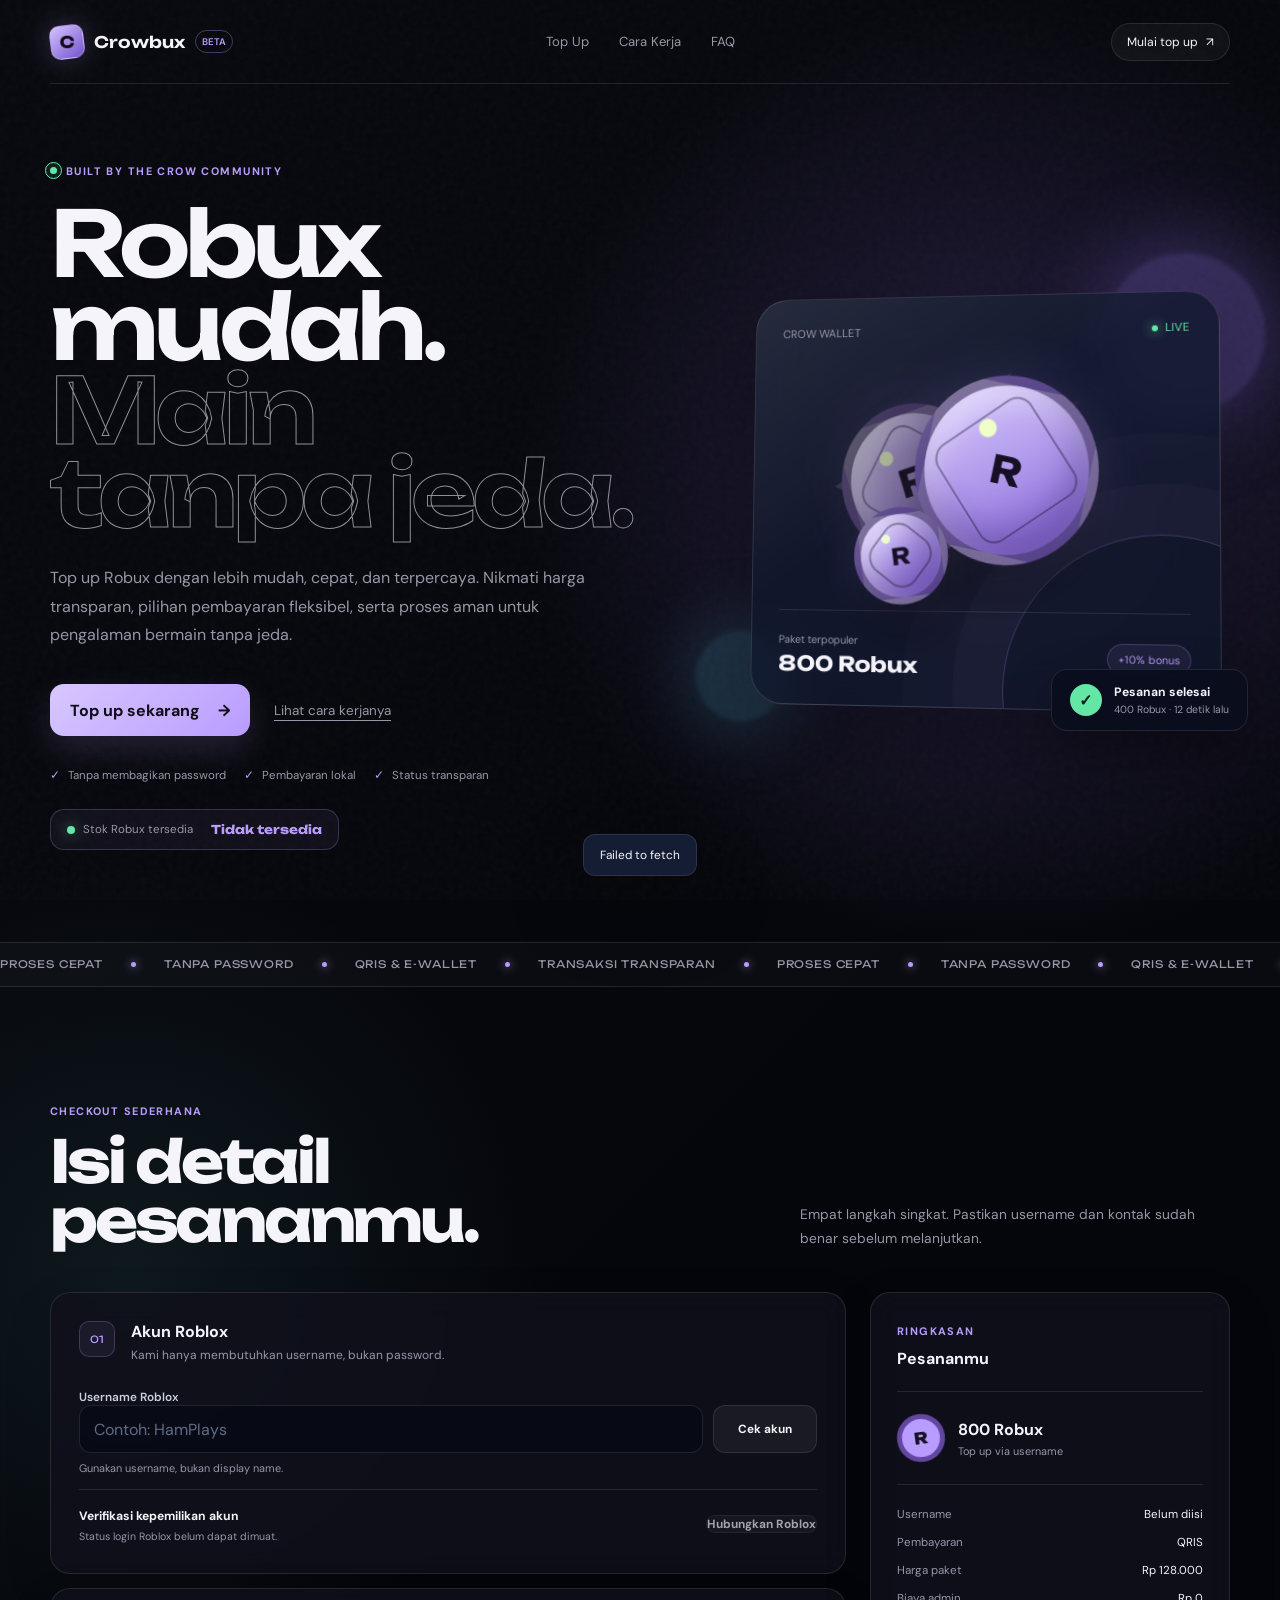
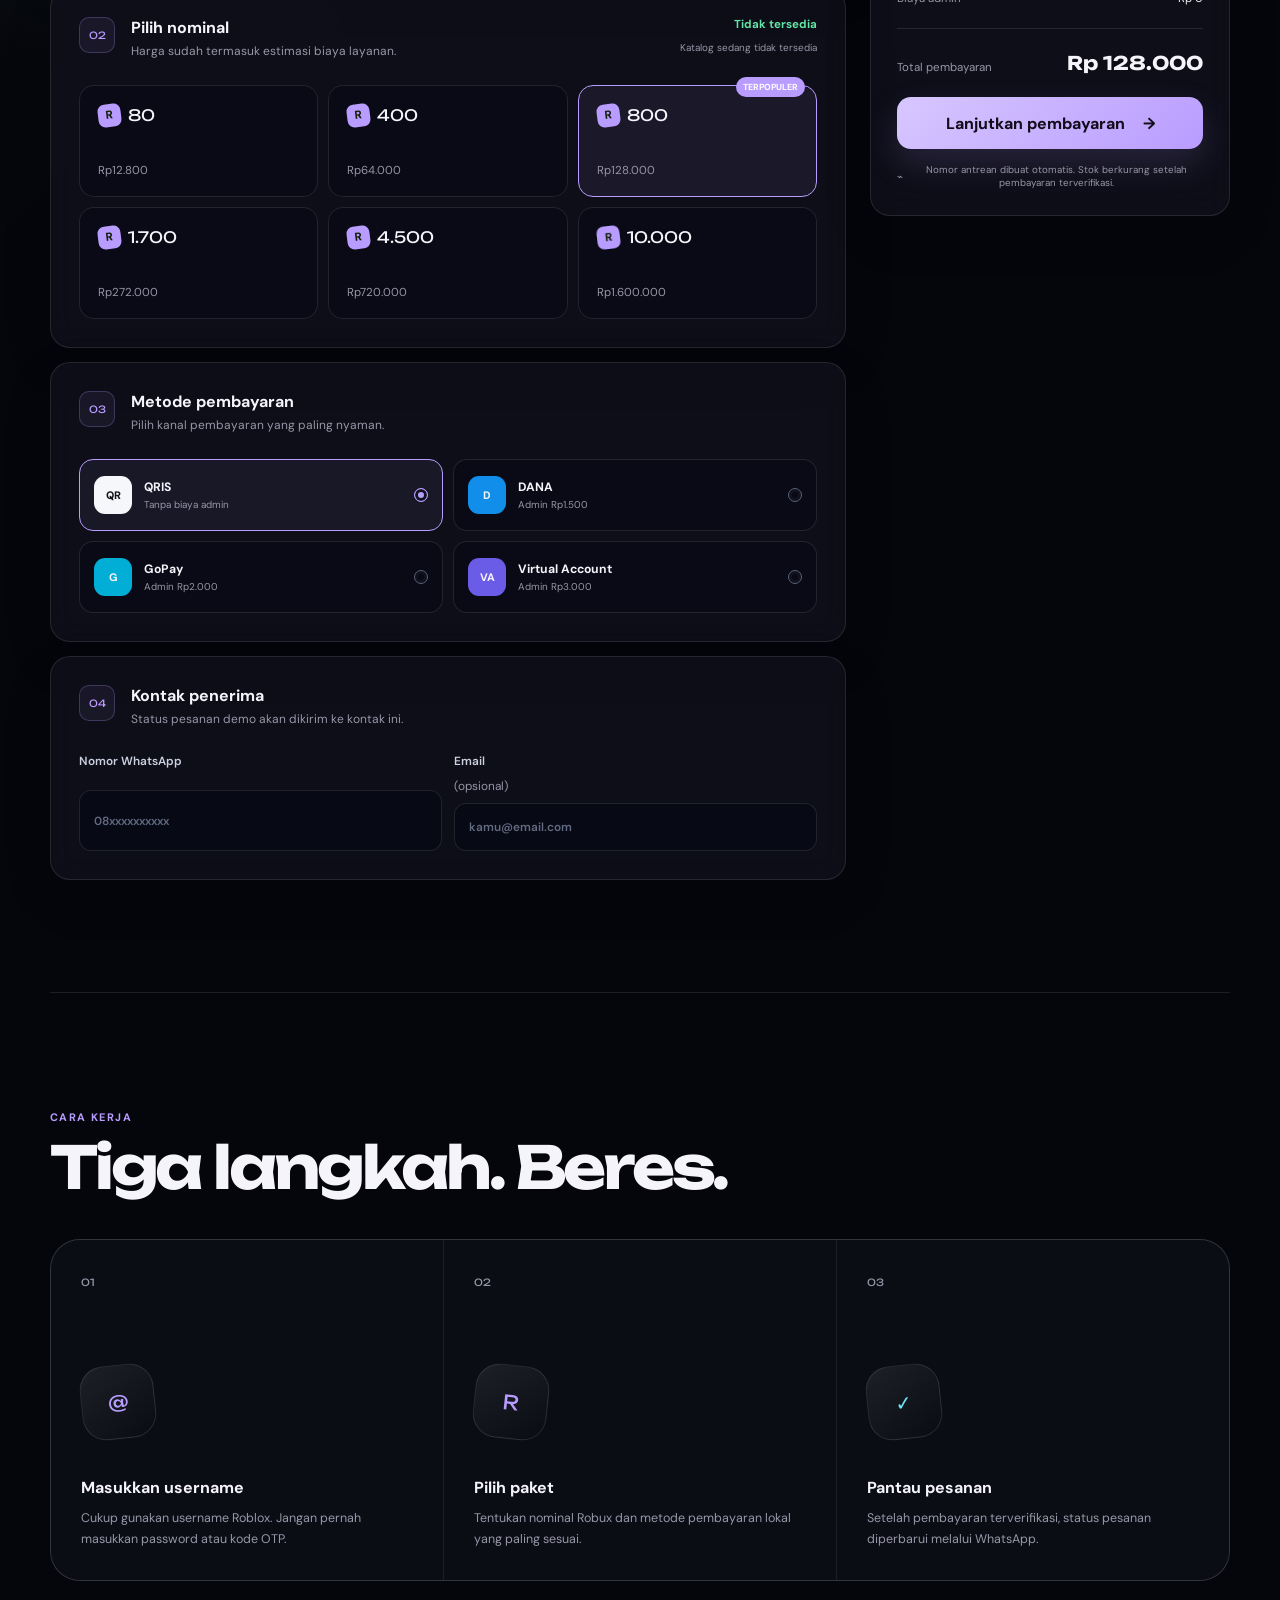
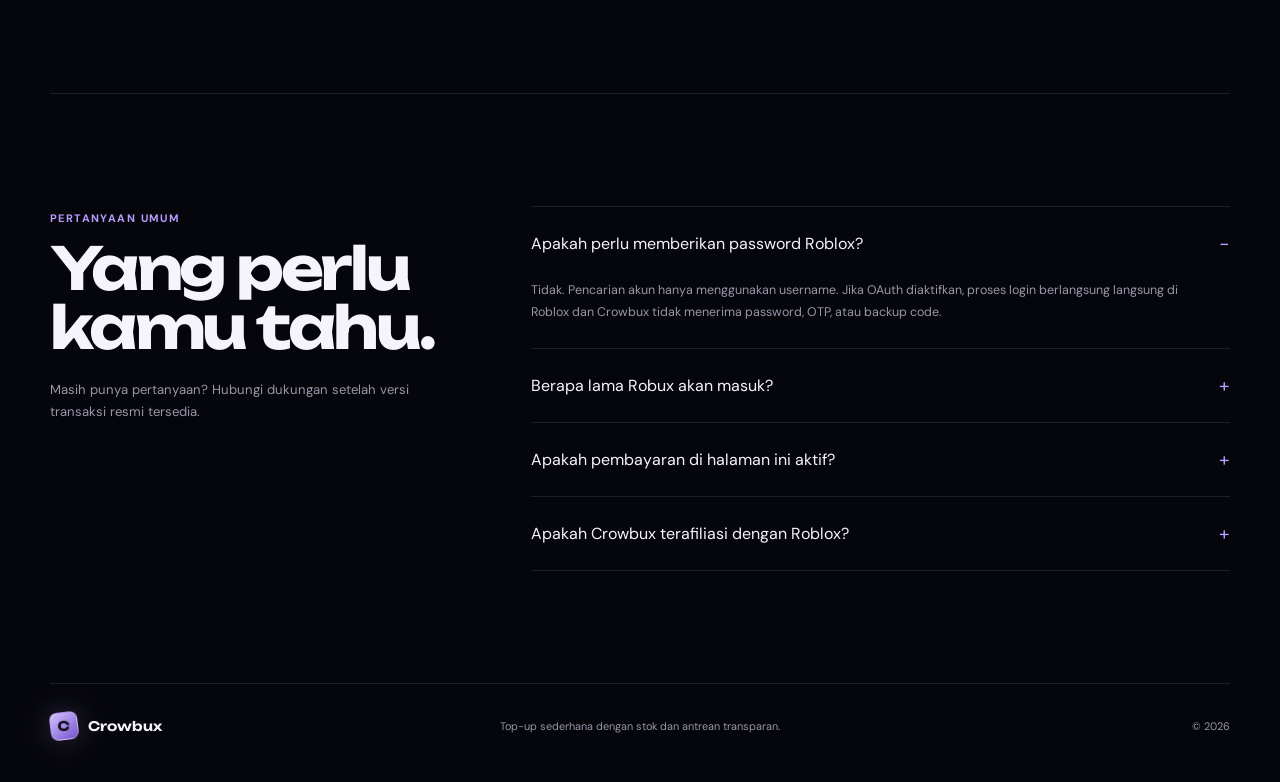
==== commit e608bcfd: "feat: verify Roblox accounts and add OAuth flow" ====
--- a/index.html
+++ b/index.html
@@ -67,7 +67,7 @@
             <a class="text-link" href="#how-it-works">Lihat cara kerjanya</a>
           </div>
           <ul class="trust-list" aria-label="Keunggulan layanan">
-            <li><span aria-hidden="true">✓</span> Tanpa login akun</li>
+            <li><span aria-hidden="true">✓</span> Tanpa membagikan password</li>
             <li><span aria-hidden="true">✓</span> Pembayaran lokal</li>
             <li><span aria-hidden="true">✓</span> Status transparan</li>
           </ul>
@@ -159,6 +159,29 @@
                 <p class="field-message" id="username-message" aria-live="polite">
                   Gunakan username, bukan display name.
                 </p>
+                <article class="roblox-account-preview" id="roblox-account-preview" hidden>
+                  <img id="roblox-account-avatar" src="" alt="" width="64" height="64" />
+                  <div class="roblox-account-copy">
+                    <div class="roblox-account-title">
+                      <strong id="roblox-account-display"></strong>
+                      <span class="account-verification-badge" id="roblox-account-badge">Akun valid</span>
+                    </div>
+                    <span id="roblox-account-username"></span>
+                    <small id="roblox-account-id"></small>
+                  </div>
+                  <a id="roblox-account-profile" href="https://www.roblox.com/" target="_blank" rel="noopener noreferrer">
+                    Profil ↗
+                  </a>
+                </article>
+                <div class="roblox-oauth-panel">
+                  <div>
+                    <strong>Verifikasi kepemilikan akun</strong>
+                    <p id="oauth-message">Login Roblox bersifat opsional dan tidak pernah membagikan password kepada Crowbux.</p>
+                  </div>
+                  <button class="secondary-button oauth-button" id="connect-roblox" type="button" disabled>
+                    Hubungkan Roblox
+                  </button>
+                </div>
               </div>
             </section>
 
@@ -388,7 +411,7 @@
               <span aria-hidden="true">−</span>
             </button>
             <div class="faq-answer">
-              <p>Tidak. Prototype ini dirancang hanya menggunakan username. Jangan pernah membagikan password, OTP, atau backup code kepada siapa pun.</p>
+              <p>Tidak. Pencarian akun hanya menggunakan username. Jika OAuth diaktifkan, proses login berlangsung langsung di Roblox dan Crowbux tidak menerima password, OTP, atau backup code.</p>
             </div>
           </article>
           <article class="faq-item">
@@ -397,7 +420,7 @@
               <span aria-hidden="true">+</span>
             </button>
             <div class="faq-answer" hidden>
-              <p>Belum ada estimasi nyata karena halaman ini masih berupa prototype frontend dan belum terhubung ke penyedia produk atau payment gateway.</p>
+              <p>Waktu proses bergantung pada antrean dan metode distribusi. Nomor pesanan serta status pembayaran dapat dipantau setelah checkout.</p>
             </div>
           </article>
           <article class="faq-item">
--- a/styles.css
+++ b/styles.css
@@ -769,6 +769,104 @@
   color: var(--danger);
 }
 
+.roblox-account-preview {
+  display: grid;
+  grid-template-columns: 64px minmax(0, 1fr) auto;
+  align-items: center;
+  gap: 14px;
+  margin-top: 14px;
+  padding: 12px;
+  border: 1px solid rgba(105, 237, 179, 0.22);
+  border-radius: 16px;
+  background: linear-gradient(135deg, rgba(105, 237, 179, 0.08), rgba(185, 156, 255, 0.05));
+}
+
+.roblox-account-preview[hidden] {
+  display: none;
+}
+
+.roblox-account-preview img {
+  width: 64px;
+  height: 64px;
+  border: 1px solid rgba(255, 255, 255, 0.1);
+  border-radius: 14px;
+  background: rgba(255, 255, 255, 0.05);
+  object-fit: cover;
+}
+
+.roblox-account-copy {
+  display: grid;
+  gap: 3px;
+  min-width: 0;
+}
+
+.roblox-account-title {
+  display: flex;
+  align-items: center;
+  flex-wrap: wrap;
+  gap: 8px;
+}
+
+.roblox-account-title strong {
+  overflow: hidden;
+  text-overflow: ellipsis;
+  white-space: nowrap;
+}
+
+.roblox-account-copy > span,
+.roblox-account-copy small {
+  color: var(--muted);
+  font-size: 0.72rem;
+}
+
+.account-verification-badge {
+  padding: 4px 7px;
+  border: 1px solid rgba(185, 156, 255, 0.24);
+  border-radius: 999px;
+  color: #cdbaff;
+  font-size: 0.58rem;
+  font-weight: 700;
+  letter-spacing: 0.04em;
+  text-transform: uppercase;
+}
+
+.account-verification-badge.is-ownership-verified {
+  border-color: rgba(105, 237, 179, 0.3);
+  color: var(--success);
+}
+
+.roblox-account-preview > a {
+  color: #cdbaff;
+  font-size: 0.7rem;
+  font-weight: 700;
+}
+
+.roblox-oauth-panel {
+  display: flex;
+  align-items: center;
+  justify-content: space-between;
+  gap: 16px;
+  margin-top: 14px;
+  padding-top: 14px;
+  border-top: 1px solid var(--line);
+}
+
+.roblox-oauth-panel strong {
+  font-size: 0.76rem;
+}
+
+.roblox-oauth-panel p {
+  max-width: 520px;
+  margin-top: 4px;
+  color: var(--muted);
+  font-size: 0.66rem;
+  line-height: 1.5;
+}
+
+.oauth-button:disabled {
+  cursor: not-allowed;
+}
+
 .package-grid {
   display: grid;
   grid-template-columns: repeat(3, minmax(0, 1fr));
@@ -2047,6 +2145,25 @@
     min-height: 44px;
   }
 
+  .roblox-account-preview {
+    grid-template-columns: 54px minmax(0, 1fr);
+  }
+
+  .roblox-account-preview img {
+    width: 54px;
+    height: 54px;
+  }
+
+  .roblox-account-preview > a {
+    grid-column: 2;
+    justify-self: start;
+  }
+
+  .roblox-oauth-panel {
+    align-items: stretch;
+    flex-direction: column;
+  }
+
   .package-content {
     min-height: 102px;
     padding: 14px;
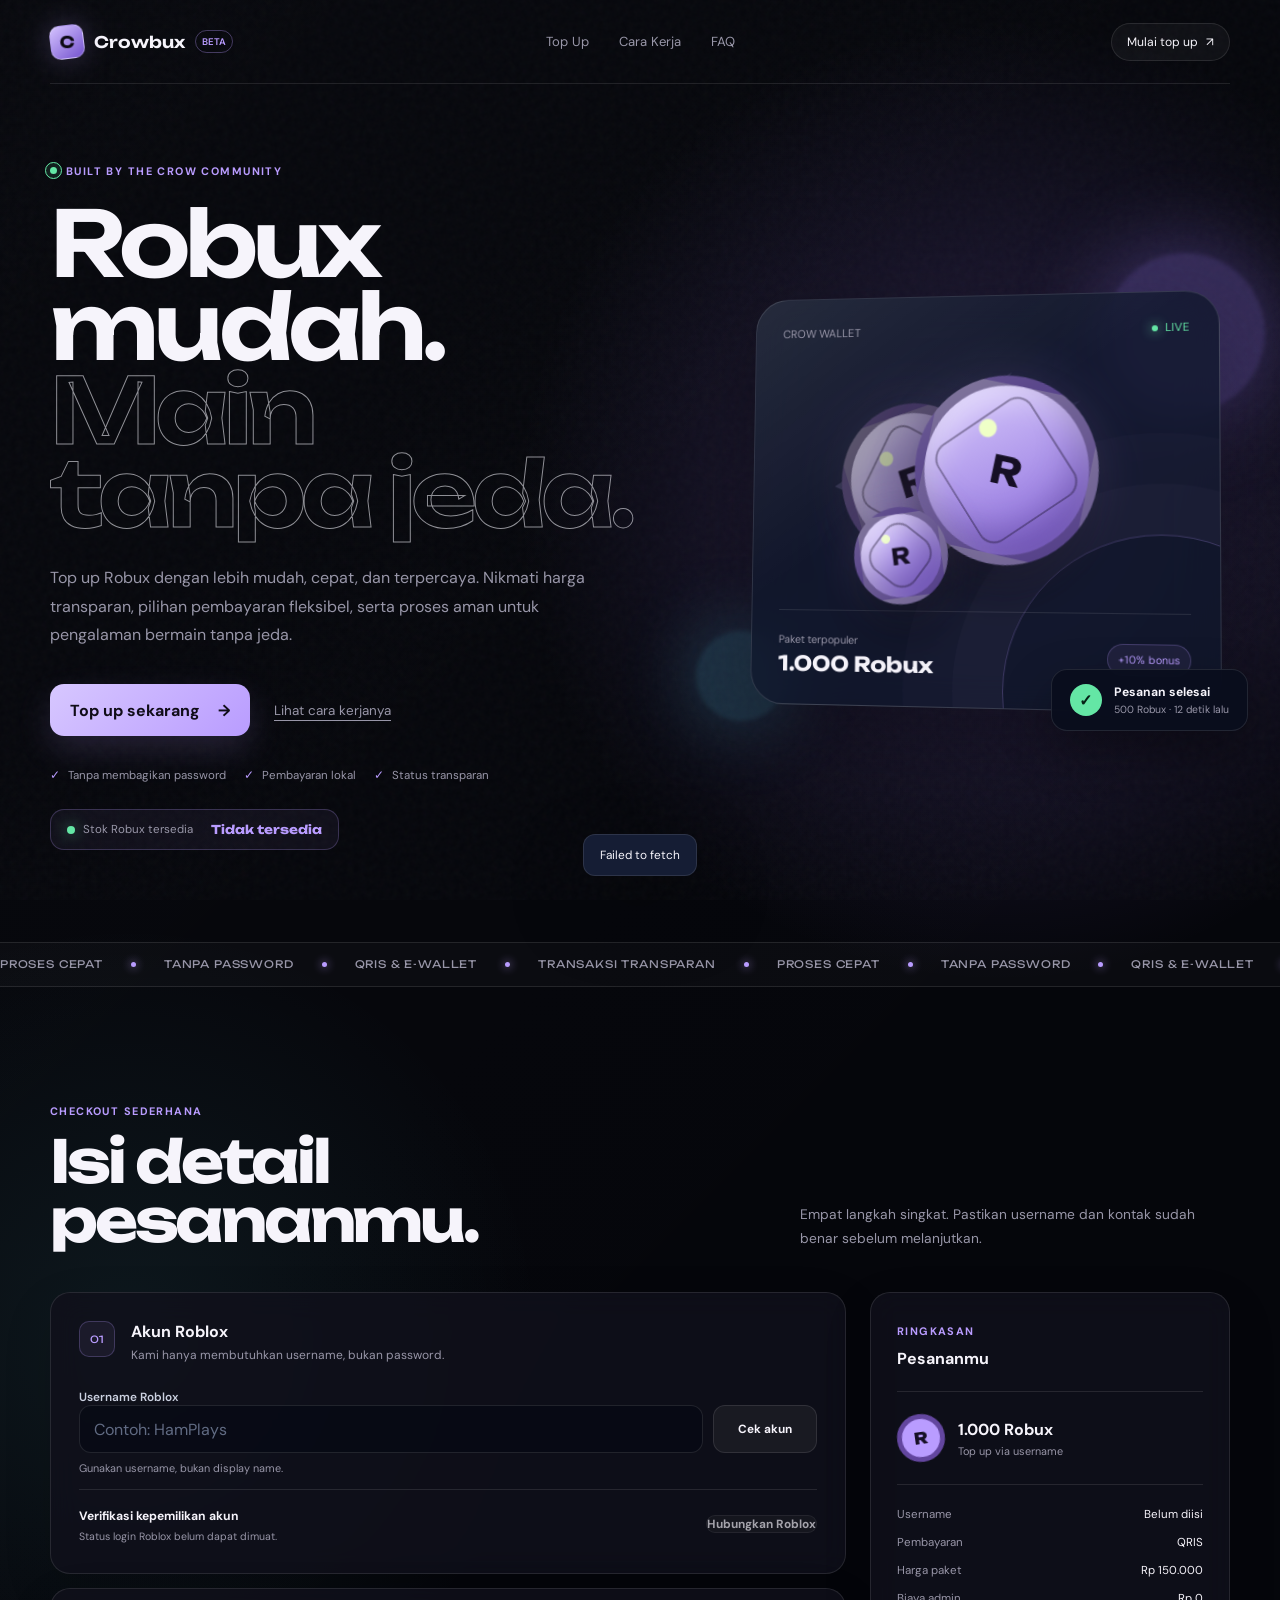
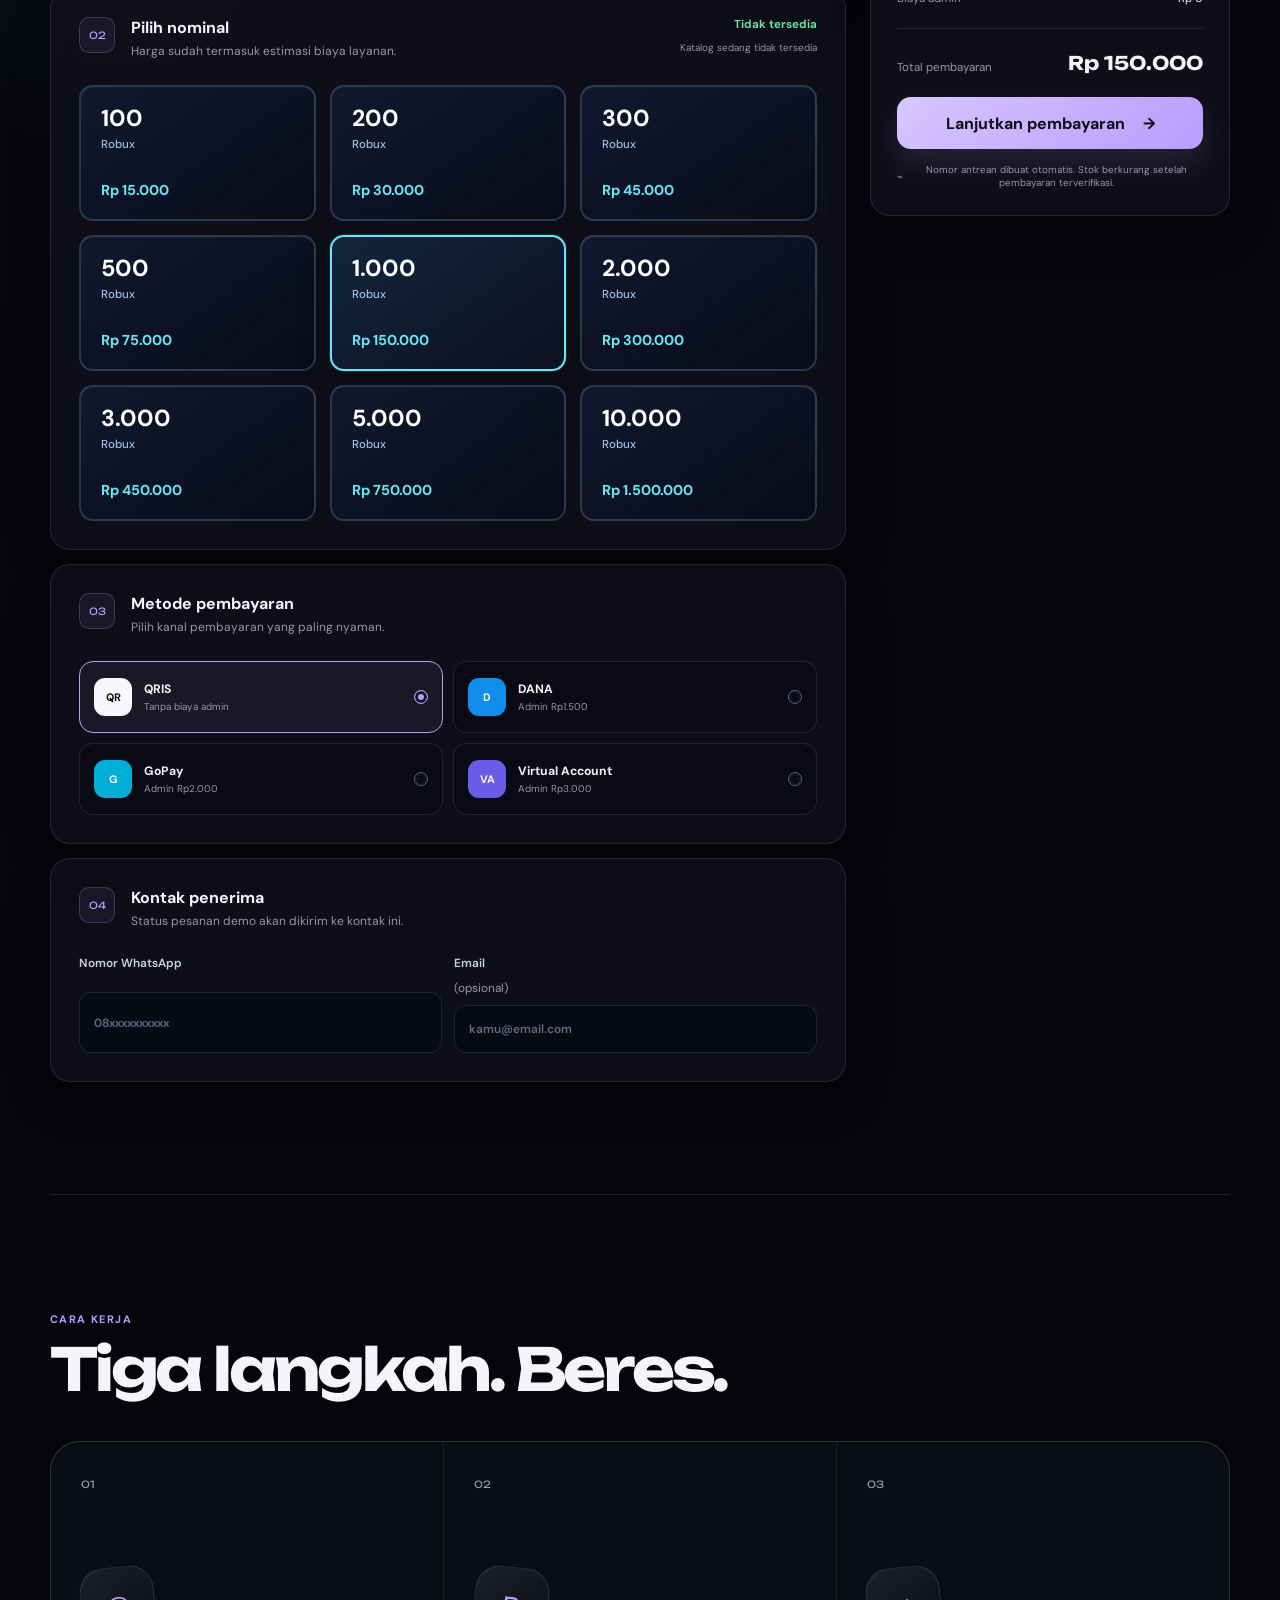
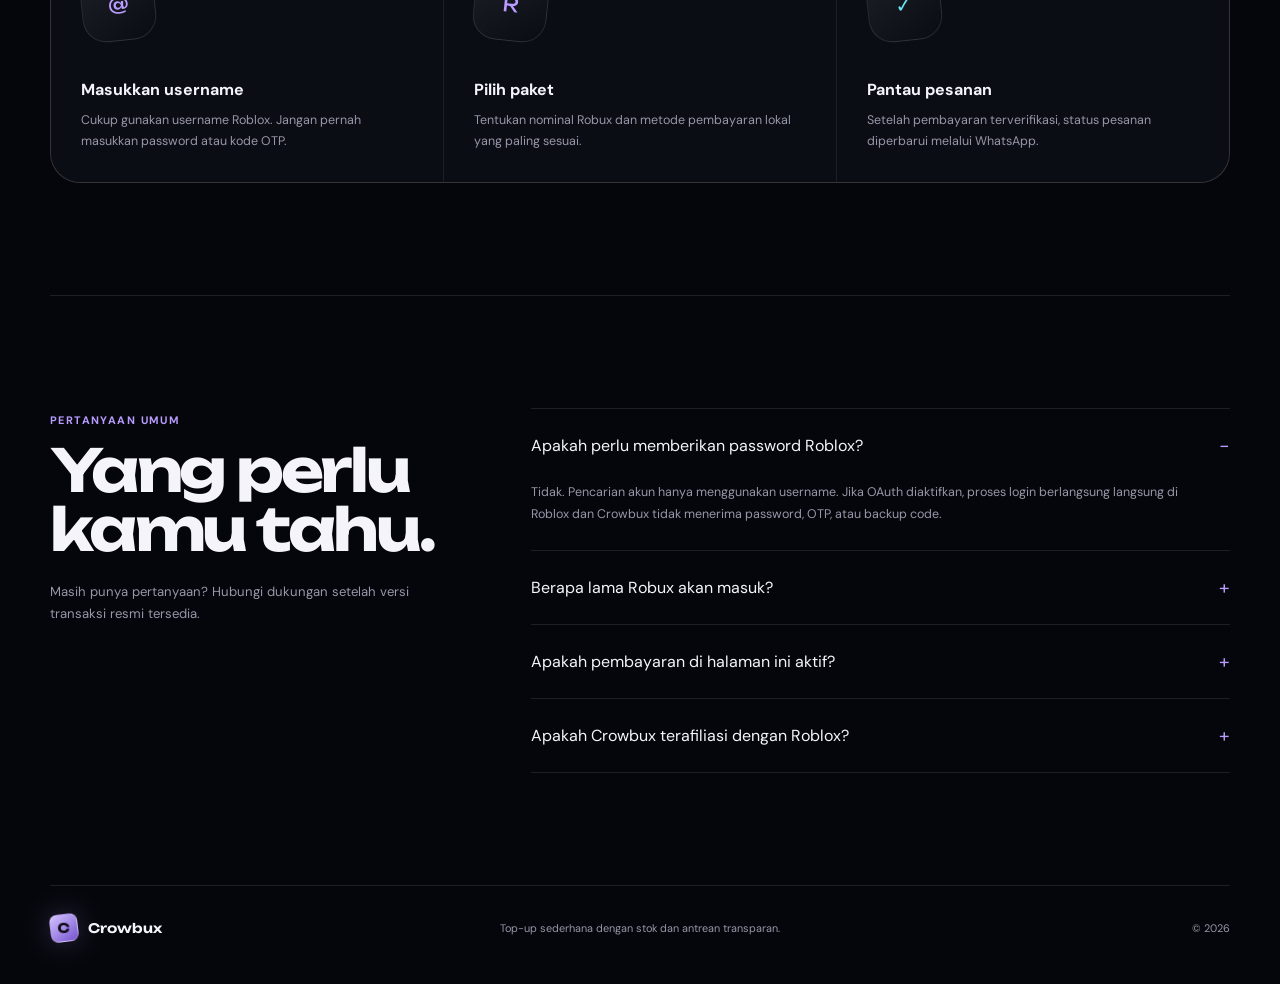
==== commit a606a553: "feat: expand Robux package selection" ====
--- a/index.html
+++ b/index.html
@@ -94,7 +94,7 @@
             <div class="balance-row">
               <div>
                 <span>Paket terpopuler</span>
-                <strong>800 Robux</strong>
+                <strong>1.000 Robux</strong>
               </div>
               <div class="trend-badge">+10% bonus</div>
             </div>
@@ -103,7 +103,7 @@
             <span class="order-icon" aria-hidden="true">✓</span>
             <div>
               <strong>Pesanan selesai</strong>
-              <span>400 Robux · 12 detik lalu</span>
+              <span>500 Robux · 12 detik lalu</span>
             </div>
           </div>
         </div>
@@ -199,46 +199,75 @@
               </div>
               <div class="package-grid" id="package-grid">
                 <label class="package-option">
-                  <input type="radio" name="package" value="80" data-price="12800" />
-                  <span class="package-content">
-                    <span class="package-amount"><i aria-hidden="true">R</i> 80</span>
-                    <span class="package-price">Rp12.800</span>
-                  </span>
-                </label>
-                <label class="package-option">
-                  <input type="radio" name="package" value="400" data-price="64000" />
-                  <span class="package-content">
-                    <span class="package-amount"><i aria-hidden="true">R</i> 400</span>
-                    <span class="package-price">Rp64.000</span>
-                  </span>
-                </label>
-                <label class="package-option package-popular">
-                  <input type="radio" name="package" value="800" data-price="128000" checked />
-                  <span class="popular-badge">Terpopuler</span>
-                  <span class="package-content">
-                    <span class="package-amount"><i aria-hidden="true">R</i> 800</span>
-                    <span class="package-price">Rp128.000</span>
-                  </span>
-                </label>
-                <label class="package-option">
-                  <input type="radio" name="package" value="1700" data-price="272000" />
-                  <span class="package-content">
-                    <span class="package-amount"><i aria-hidden="true">R</i> 1.700</span>
-                    <span class="package-price">Rp272.000</span>
-                  </span>
-                </label>
-                <label class="package-option">
-                  <input type="radio" name="package" value="4500" data-price="720000" />
-                  <span class="package-content">
-                    <span class="package-amount"><i aria-hidden="true">R</i> 4.500</span>
-                    <span class="package-price">Rp720.000</span>
-                  </span>
-                </label>
-                <label class="package-option">
-                  <input type="radio" name="package" value="10000" data-price="1600000" />
-                  <span class="package-content">
-                    <span class="package-amount"><i aria-hidden="true">R</i> 10.000</span>
-                    <span class="package-price">Rp1.600.000</span>
+                  <input type="radio" name="package" value="100" data-price="15000" />
+                  <span class="package-content">
+                    <strong class="package-amount">100</strong>
+                    <span class="package-unit">Robux</span>
+                    <span class="package-price">Rp 15.000</span>
+                  </span>
+                </label>
+                <label class="package-option">
+                  <input type="radio" name="package" value="200" data-price="30000" />
+                  <span class="package-content">
+                    <strong class="package-amount">200</strong>
+                    <span class="package-unit">Robux</span>
+                    <span class="package-price">Rp 30.000</span>
+                  </span>
+                </label>
+                <label class="package-option">
+                  <input type="radio" name="package" value="300" data-price="45000" />
+                  <span class="package-content">
+                    <strong class="package-amount">300</strong>
+                    <span class="package-unit">Robux</span>
+                    <span class="package-price">Rp 45.000</span>
+                  </span>
+                </label>
+                <label class="package-option">
+                  <input type="radio" name="package" value="500" data-price="75000" />
+                  <span class="package-content">
+                    <strong class="package-amount">500</strong>
+                    <span class="package-unit">Robux</span>
+                    <span class="package-price">Rp 75.000</span>
+                  </span>
+                </label>
+                <label class="package-option">
+                  <input type="radio" name="package" value="1000" data-price="150000" checked />
+                  <span class="package-content">
+                    <strong class="package-amount">1.000</strong>
+                    <span class="package-unit">Robux</span>
+                    <span class="package-price">Rp 150.000</span>
+                  </span>
+                </label>
+                <label class="package-option">
+                  <input type="radio" name="package" value="2000" data-price="300000" />
+                  <span class="package-content">
+                    <strong class="package-amount">2.000</strong>
+                    <span class="package-unit">Robux</span>
+                    <span class="package-price">Rp 300.000</span>
+                  </span>
+                </label>
+                <label class="package-option">
+                  <input type="radio" name="package" value="3000" data-price="450000" />
+                  <span class="package-content">
+                    <strong class="package-amount">3.000</strong>
+                    <span class="package-unit">Robux</span>
+                    <span class="package-price">Rp 450.000</span>
+                  </span>
+                </label>
+                <label class="package-option">
+                  <input type="radio" name="package" value="5000" data-price="750000" />
+                  <span class="package-content">
+                    <strong class="package-amount">5.000</strong>
+                    <span class="package-unit">Robux</span>
+                    <span class="package-price">Rp 750.000</span>
+                  </span>
+                </label>
+                <label class="package-option">
+                  <input type="radio" name="package" value="10000" data-price="1500000" />
+                  <span class="package-content">
+                    <strong class="package-amount">10.000</strong>
+                    <span class="package-unit">Robux</span>
+                    <span class="package-price">Rp 1.500.000</span>
                   </span>
                 </label>
               </div>
@@ -331,7 +360,7 @@
             <div class="summary-product">
               <div class="summary-coin" aria-hidden="true">R</div>
               <div>
-                <span id="summary-package">800 Robux</span>
+                <span id="summary-package">1.000 Robux</span>
                 <small>Top up via username</small>
               </div>
             </div>
@@ -346,7 +375,7 @@
               </div>
               <div>
                 <dt>Harga paket</dt>
-                <dd id="summary-subtotal">Rp128.000</dd>
+                <dd id="summary-subtotal">Rp150.000</dd>
               </div>
               <div>
                 <dt>Biaya admin</dt>
@@ -355,7 +384,7 @@
             </dl>
             <div class="summary-total">
               <span>Total pembayaran</span>
-              <strong id="summary-total">Rp128.000</strong>
+              <strong id="summary-total">Rp150.000</strong>
             </div>
             <button class="primary-button checkout-button" type="submit">
               Lanjutkan pembayaran
--- a/styles.css
+++ b/styles.css
@@ -870,7 +870,7 @@
 .package-grid {
   display: grid;
   grid-template-columns: repeat(3, minmax(0, 1fr));
-  gap: 10px;
+  gap: 14px;
 }
 
 .package-option,
@@ -890,21 +890,23 @@
 
 .package-content {
   position: relative;
-  display: flex;
-  min-height: 112px;
-  flex-direction: column;
-  justify-content: space-between;
-  padding: 18px;
+  display: grid;
+  min-height: 136px;
+  grid-template-rows: auto auto 1fr;
+  align-content: start;
+  padding: 20px;
   overflow: hidden;
-  border: 1px solid var(--line);
-  border-radius: 15px;
-  background: rgba(3, 7, 18, 0.36);
-  transition: border-color 0.2s ease, background 0.2s ease, transform 0.2s ease;
+  border: 2px solid rgba(108, 137, 174, 0.32);
+  border-radius: 14px;
+  background: linear-gradient(145deg, rgba(17, 26, 47, 0.92), rgba(8, 12, 27, 0.82));
+  box-shadow: inset 0 1px 0 rgba(255, 255, 255, 0.025);
+  transition: border-color 0.2s ease, background 0.2s ease, box-shadow 0.2s ease, transform 0.2s ease;
 }
 
 .package-option:hover .package-content {
-  border-color: rgba(255, 255, 255, 0.22);
-  transform: translateY(-2px);
+  border-color: rgba(107, 230, 244, 0.62);
+  box-shadow: 0 12px 28px rgba(0, 0, 0, 0.2), inset 0 0 24px rgba(107, 230, 244, 0.035);
+  transform: translateY(-3px);
 }
 
 .package-option input:focus-visible + .package-content,
@@ -913,10 +915,10 @@
   outline-offset: 3px;
 }
 
-.package-option input:checked + .package-content,
-.package-popular input:checked ~ .package-content {
-  border-color: var(--lime);
-  background: rgba(185, 156, 255, 0.08);
+.package-option input:checked + .package-content {
+  border-color: var(--cyan);
+  background: linear-gradient(145deg, rgba(18, 38, 61, 0.96), rgba(13, 17, 34, 0.9));
+  box-shadow: 0 0 0 1px rgba(107, 230, 244, 0.16), 0 14px 34px rgba(0, 0, 0, 0.24);
 }
 
 .package-option.is-unavailable {
@@ -934,45 +936,26 @@
 }
 
 .package-amount {
-  display: flex;
-  align-items: center;
-  gap: 7px;
-  font-family: "Unbounded", sans-serif;
-  font-size: 0.98rem;
-}
-
-.package-amount i {
-  display: grid;
-  width: 23px;
-  height: 23px;
-  place-items: center;
-  border-radius: 7px;
-  background: var(--lime);
-  color: #142009;
-  font-family: "DM Sans", sans-serif;
+  color: #ffffff;
+  font-family: "DM Sans", Arial, sans-serif;
+  font-size: 1.45rem;
+  font-weight: 700;
+  line-height: 1;
+}
+
+.package-unit {
+  margin-top: 7px;
+  color: #9ebfe8;
   font-size: 0.72rem;
-  font-style: normal;
-  font-weight: 800;
-  transform: rotate(-7deg);
+  font-weight: 500;
 }
 
 .package-price {
-  color: var(--muted);
-  font-size: 0.72rem;
-}
-
-.popular-badge {
-  position: absolute;
-  top: -8px;
-  right: 12px;
-  z-index: 2;
-  padding: 4px 7px;
-  border-radius: 999px;
-  background: var(--violet);
-  color: white;
-  font-size: 0.55rem;
+  align-self: end;
+  margin-top: 18px;
+  color: var(--cyan);
+  font-size: 0.9rem;
   font-weight: 700;
-  text-transform: uppercase;
 }
 
 .payment-grid {
@@ -2165,8 +2148,8 @@
   }
 
   .package-content {
-    min-height: 102px;
-    padding: 14px;
+    min-height: 126px;
+    padding: 16px;
   }
 
   .success-modal {
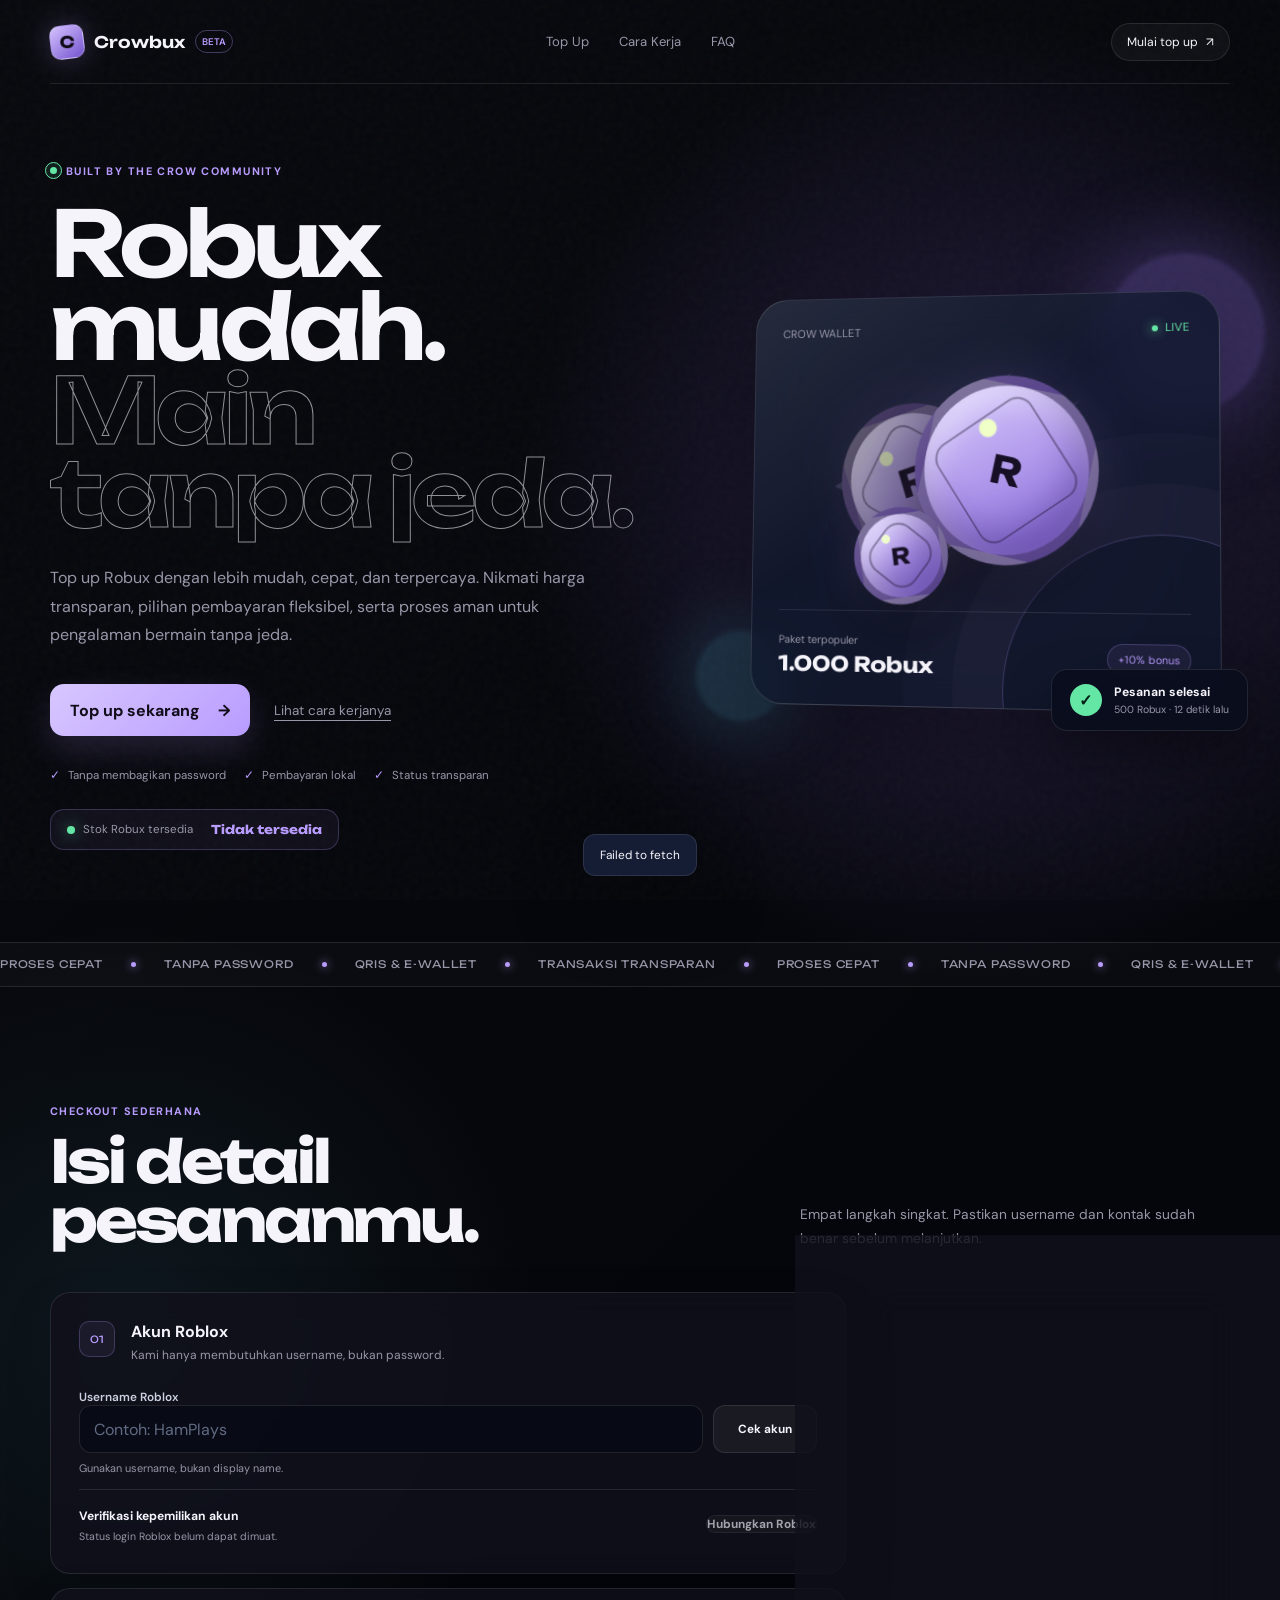
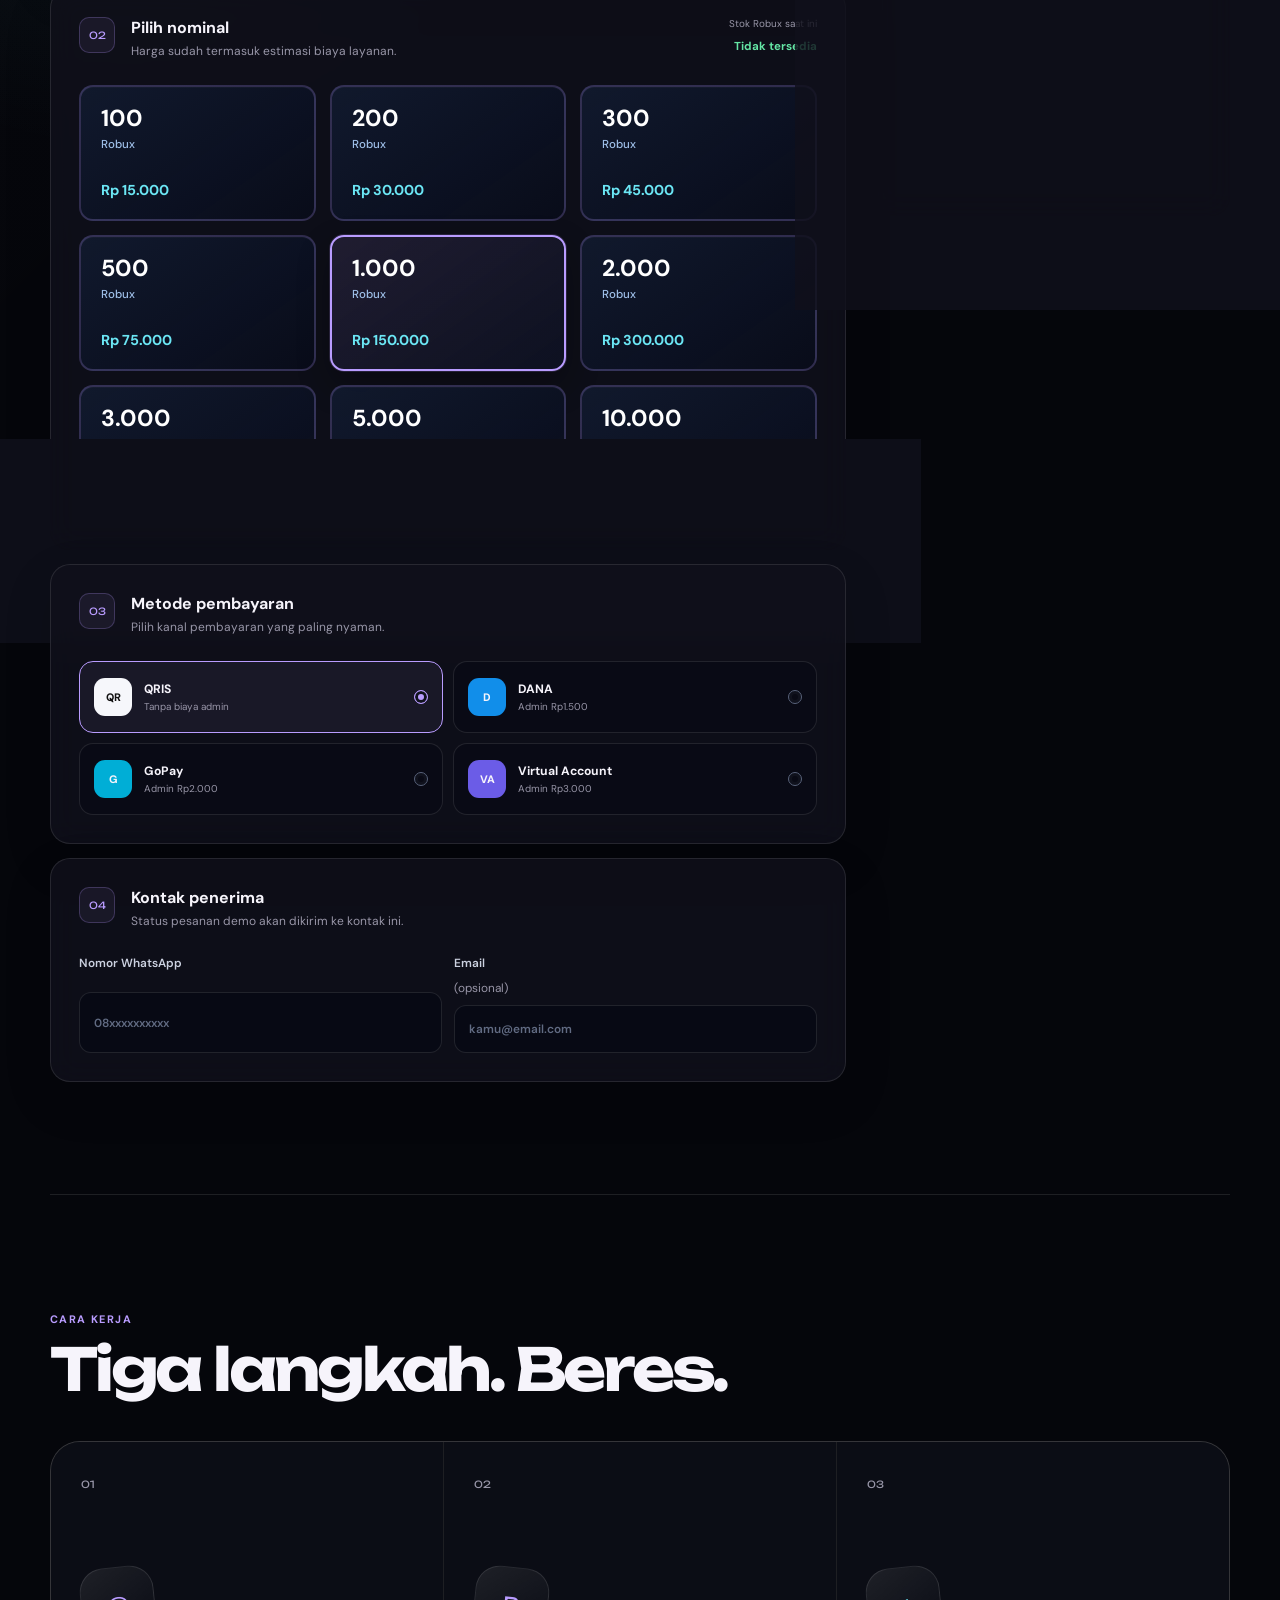
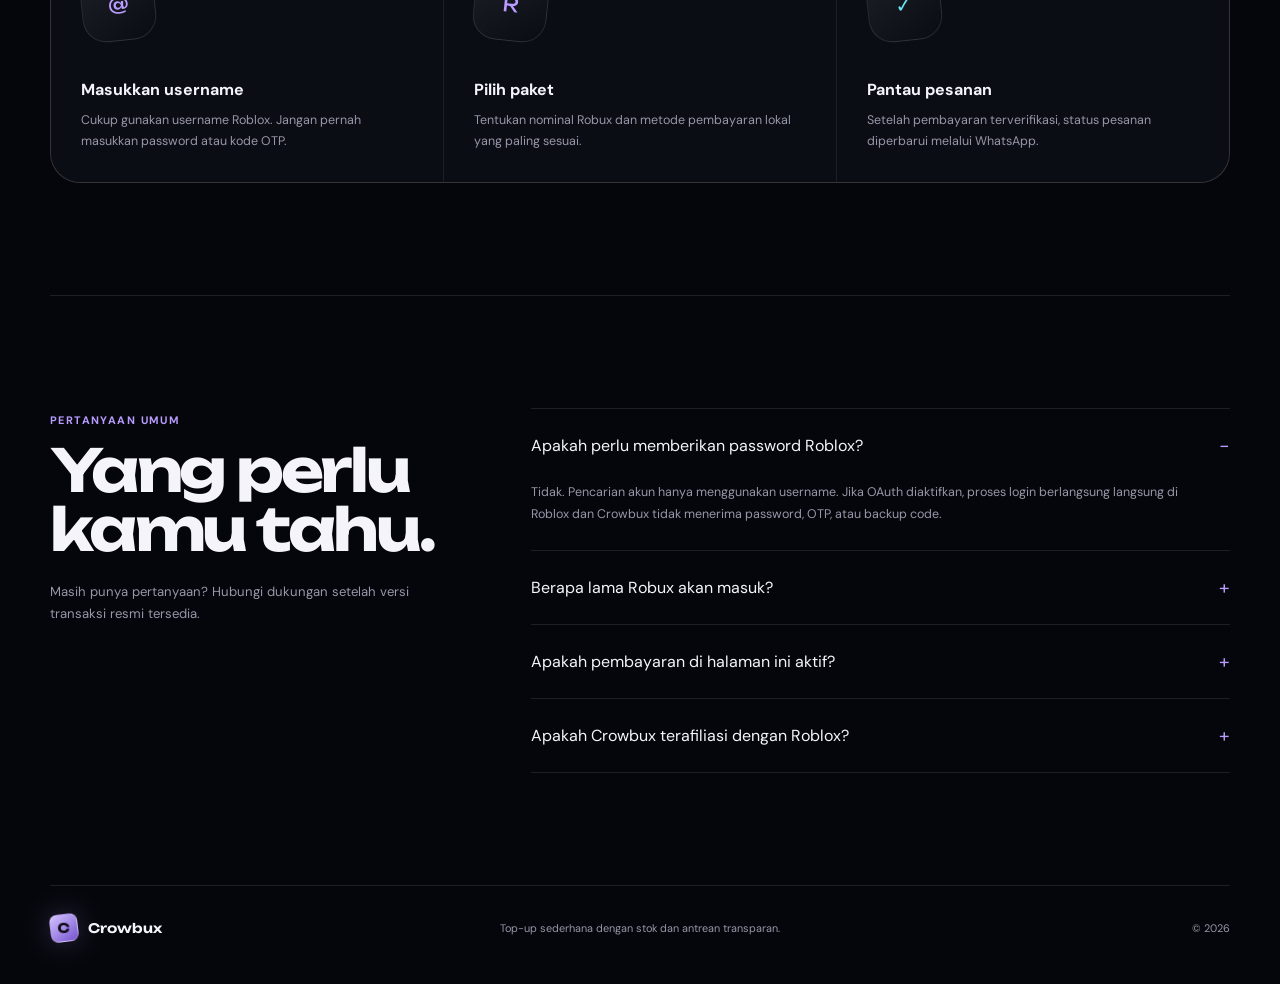
==== commit a04a57df: "style: simplify current Robux stock label" ====
--- a/index.html
+++ b/index.html
@@ -193,8 +193,8 @@
                   <p>Harga sudah termasuk estimasi biaya layanan.</p>
                 </div>
                 <div class="catalog-meta">
+                  <small>Stok Robux saat ini</small>
                   <span data-stock-display>Memuat…</span>
-                  <small id="price-per-thousand">Memuat harga…</small>
                 </div>
               </div>
               <div class="package-grid" id="package-grid">
--- a/styles.css
+++ b/styles.css
@@ -896,7 +896,7 @@
   align-content: start;
   padding: 20px;
   overflow: hidden;
-  border: 2px solid rgba(108, 137, 174, 0.32);
+  border: 2px solid rgba(185, 156, 255, 0.22);
   border-radius: 14px;
   background: linear-gradient(145deg, rgba(17, 26, 47, 0.92), rgba(8, 12, 27, 0.82));
   box-shadow: inset 0 1px 0 rgba(255, 255, 255, 0.025);
@@ -904,8 +904,8 @@
 }
 
 .package-option:hover .package-content {
-  border-color: rgba(107, 230, 244, 0.62);
-  box-shadow: 0 12px 28px rgba(0, 0, 0, 0.2), inset 0 0 24px rgba(107, 230, 244, 0.035);
+  border-color: rgba(185, 156, 255, 0.62);
+  box-shadow: 0 12px 28px rgba(0, 0, 0, 0.2), inset 0 0 24px rgba(185, 156, 255, 0.045);
   transform: translateY(-3px);
 }
 
@@ -916,9 +916,9 @@
 }
 
 .package-option input:checked + .package-content {
-  border-color: var(--cyan);
-  background: linear-gradient(145deg, rgba(18, 38, 61, 0.96), rgba(13, 17, 34, 0.9));
-  box-shadow: 0 0 0 1px rgba(107, 230, 244, 0.16), 0 14px 34px rgba(0, 0, 0, 0.24);
+  border-color: var(--lime);
+  background: linear-gradient(145deg, rgba(185, 156, 255, 0.11), rgba(13, 17, 34, 0.9));
+  box-shadow: 0 0 0 1px rgba(185, 156, 255, 0.16), 0 14px 34px rgba(0, 0, 0, 0.24);
 }
 
 .package-option.is-unavailable {
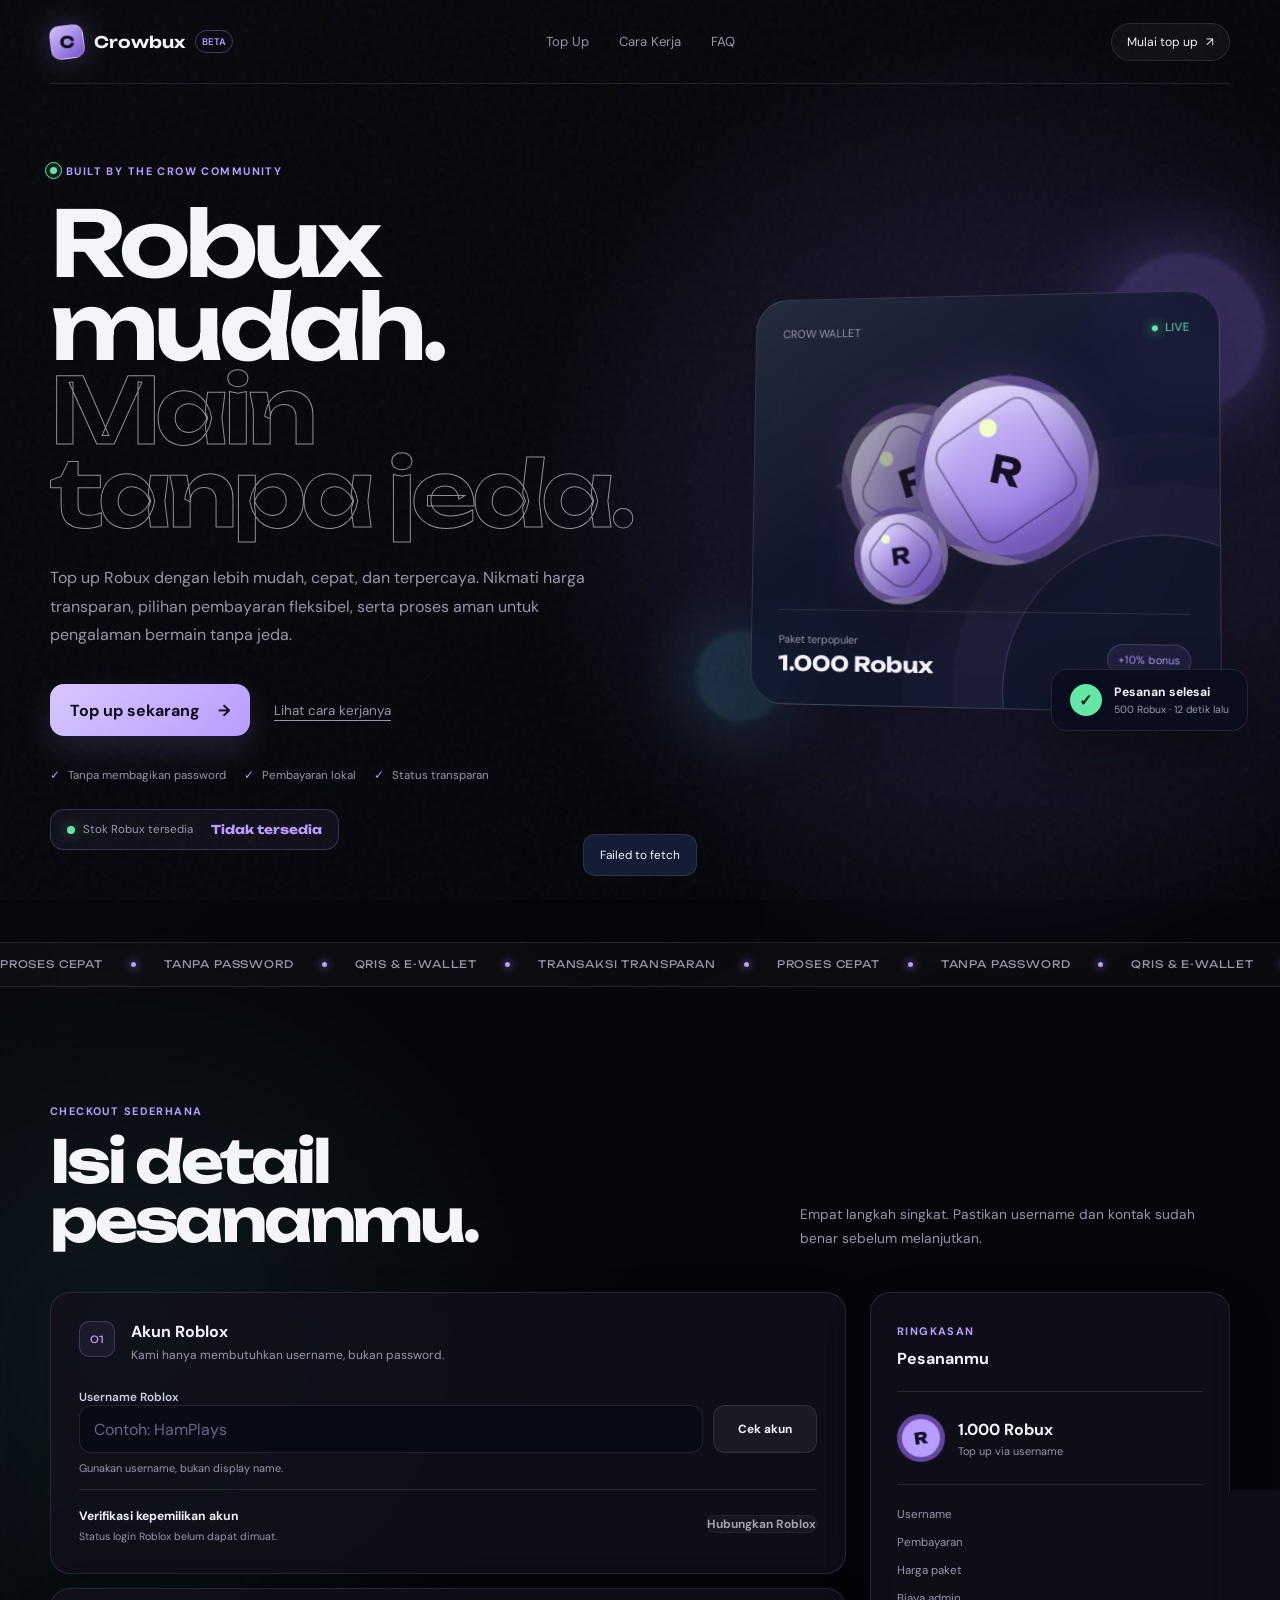
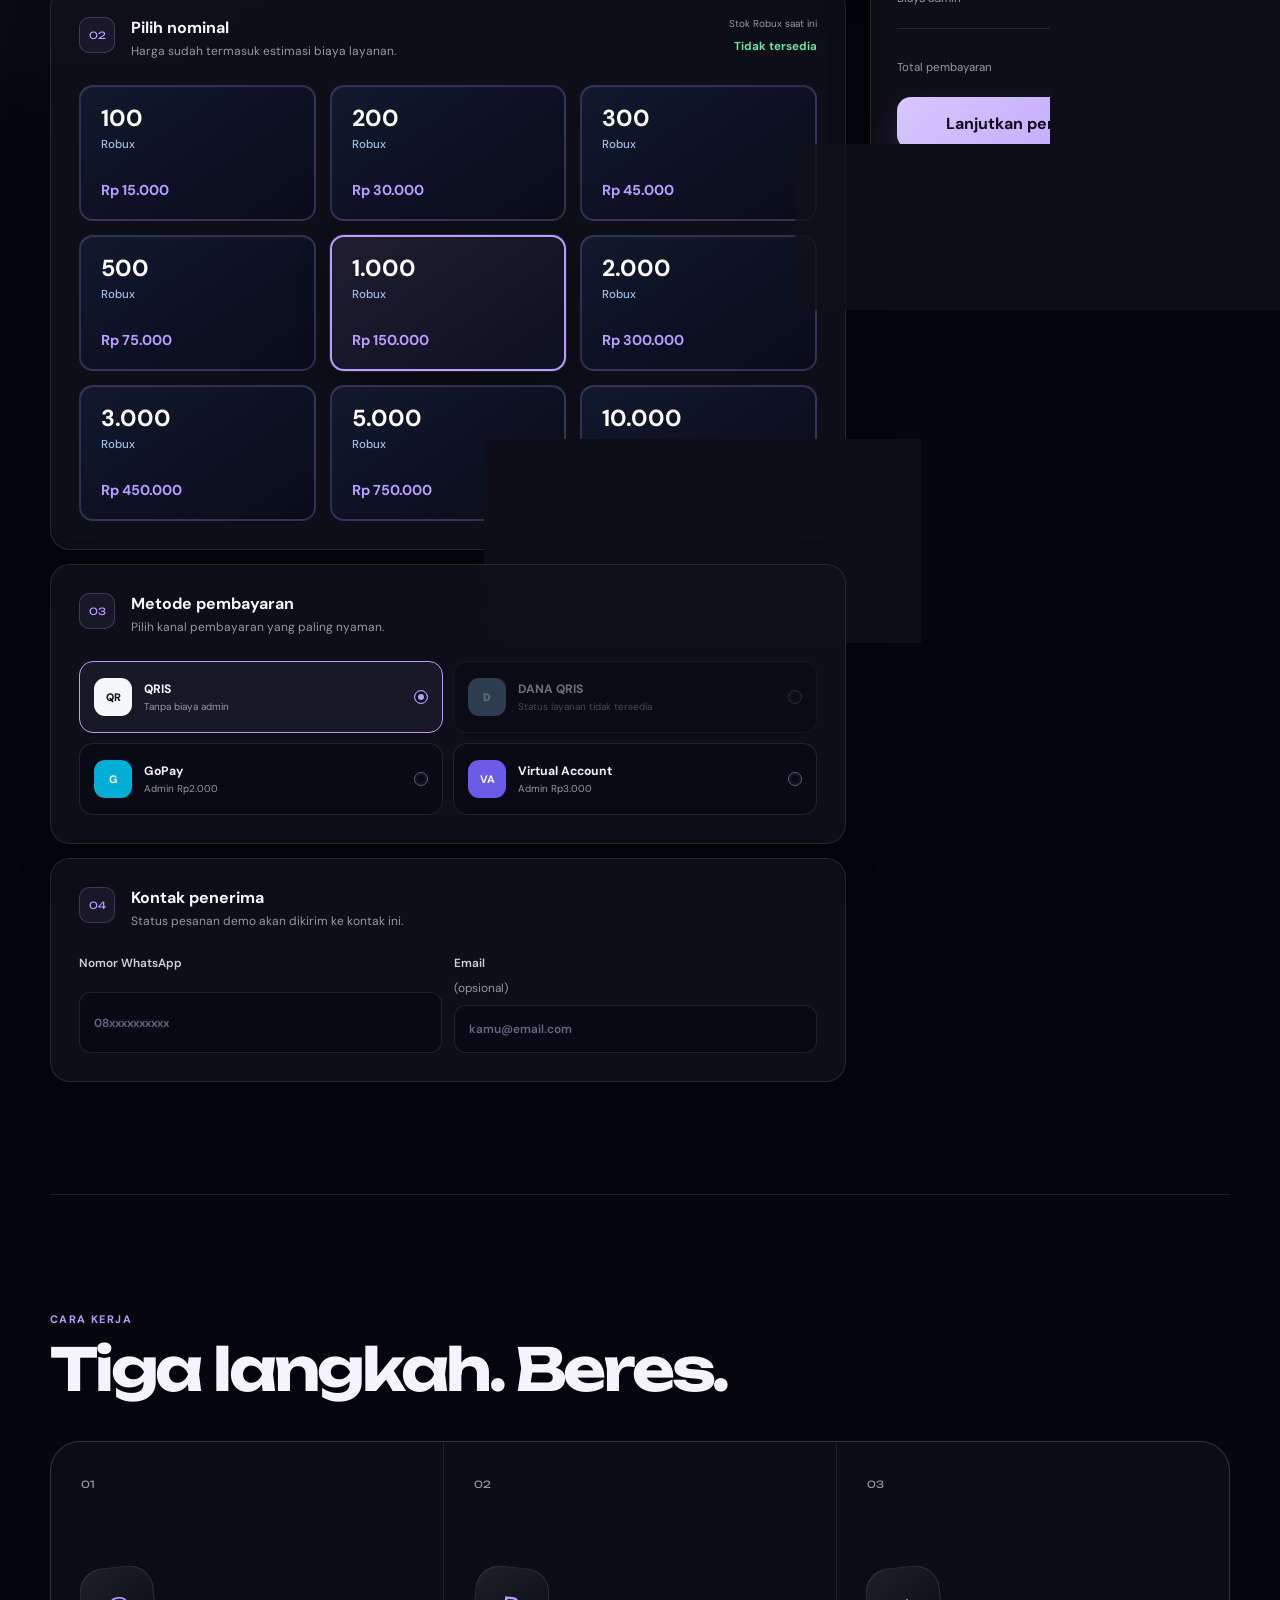
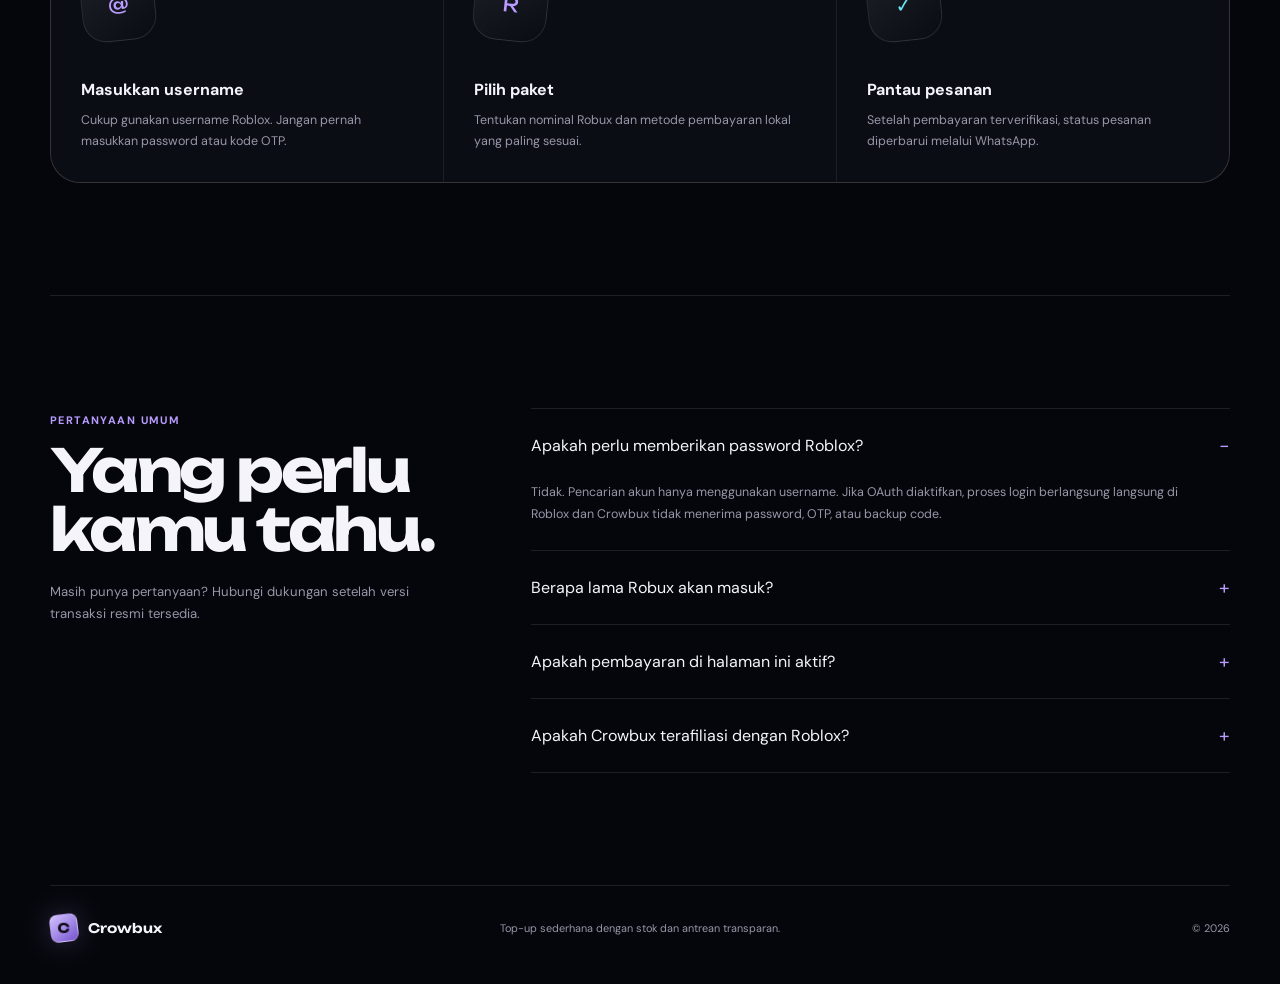
==== commit 01dddb39: "feat: integrate DANA QRIS payments" ====
--- a/index.html
+++ b/index.html
@@ -291,10 +291,10 @@
                   </span>
                 </label>
                 <label class="payment-option">
-                  <input type="radio" name="payment" value="DANA" data-fee="1500" />
+                  <input id="payment-dana" type="radio" name="payment" value="DANA" data-fee="1500" disabled />
                   <span class="payment-content">
                     <span class="payment-logo dana-logo">D</span>
-                    <span><strong>DANA</strong><small>Admin Rp1.500</small></span>
+                    <span><strong>DANA QRIS</strong><small id="dana-payment-note">Memeriksa layanan…</small></span>
                     <i aria-hidden="true"></i>
                   </span>
                 </label>
@@ -458,7 +458,7 @@
               <span aria-hidden="true">+</span>
             </button>
             <div class="faq-answer" hidden>
-              <p>Checkout akan membuat pesanan dan nomor antrean. Integrasi payment gateway masih diperlukan agar verifikasi pembayaran berjalan otomatis.</p>
+              <p>Pembayaran DANA QRIS akan diverifikasi otomatis setelah layanan merchant DANA diaktifkan. Metode lain tetap diproses sesuai konfirmasi admin.</p>
             </div>
           </article>
           <article class="faq-item">
@@ -502,6 +502,15 @@
             <strong id="order-queue">#000</strong>
           </div>
         </div>
+        <section class="dana-payment-panel" id="dana-payment-panel" aria-labelledby="dana-payment-title" hidden>
+          <span class="section-kicker" id="dana-payment-title">Bayar dengan DANA QRIS</span>
+          <div class="dana-qr-frame" id="dana-qr-code" role="img" aria-label="QR pembayaran DANA"></div>
+          <strong class="dana-payment-amount" id="dana-payment-amount">Rp0</strong>
+          <p id="dana-payment-message">Scan QR menggunakan DANA atau aplikasi pembayaran yang mendukung QRIS.</p>
+          <small id="dana-payment-expiry"></small>
+          <a class="secondary-button dana-payment-redirect" id="dana-payment-redirect" href="#" target="_blank" rel="noopener" hidden>Buka aplikasi DANA</a>
+          <button class="secondary-button" id="dana-payment-retry" type="button" hidden>Coba buat QR lagi</button>
+        </section>
         <div class="order-status" id="order-status" role="status" aria-live="polite">
           <i aria-hidden="true"></i>
           <div>
@@ -514,6 +523,12 @@
     </div>
 
     <div class="toast" id="toast" role="status" aria-live="polite"></div>
-    <script src="app.js"></script>
+    <script
+      defer
+      src="https://cdnjs.cloudflare.com/ajax/libs/qrcodejs/1.0.0/qrcode.min.js"
+      integrity="sha384-3zSEDfvllQohrq0PHL1fOXJuC/jSOO34H46t6UQfobFOmxE5BpjjaIJY5F2/bMnU"
+      crossorigin="anonymous"
+    ></script>
+    <script defer src="app.js"></script>
   </body>
 </html>
--- a/styles.css
+++ b/styles.css
@@ -953,7 +953,7 @@
 .package-price {
   align-self: end;
   margin-top: 18px;
-  color: var(--cyan);
+  color: var(--lime);
   font-size: 0.9rem;
   font-weight: 700;
 }
@@ -1011,6 +1011,16 @@
 .payment-option input:checked + .payment-content > i {
   border-color: var(--lime);
   background: var(--lime);
+}
+
+.payment-option input:disabled + .payment-content {
+  cursor: not-allowed;
+  opacity: 0.42;
+  filter: grayscale(0.7);
+}
+
+.payment-option input:disabled + .payment-content:hover {
+  border-color: var(--line);
 }
 
 .payment-logo {
@@ -1327,7 +1337,9 @@
 
 .success-modal {
   position: relative;
-  width: min(100%, 450px);
+  width: min(100%, 520px);
+  max-height: calc(100vh - 40px);
+  overflow-y: auto;
   padding: 40px;
   border: 1px solid var(--line);
   border-radius: 26px;
@@ -1545,6 +1557,82 @@
   color: var(--success);
 }
 
+.order-status.is-cancelled {
+  border-color: rgba(255, 113, 139, 0.25);
+  background: rgba(255, 113, 139, 0.06);
+}
+
+.order-status.is-cancelled > i {
+  background: #ff718b;
+  box-shadow: 0 0 15px rgba(255, 113, 139, 0.55);
+}
+
+.order-status.is-cancelled strong {
+  color: #ff9caf;
+}
+
+.dana-payment-panel {
+  display: grid;
+  justify-items: center;
+  gap: 10px;
+  margin: 4px 0 16px;
+  padding: 20px;
+  border: 1px solid rgba(185, 156, 255, 0.34);
+  border-radius: 18px;
+  background: linear-gradient(145deg, rgba(185, 156, 255, 0.09), rgba(8, 12, 27, 0.72));
+}
+
+.dana-payment-panel[hidden] {
+  display: none;
+}
+
+.dana-qr-frame {
+  display: grid;
+  width: 244px;
+  min-height: 244px;
+  margin-top: 4px;
+  padding: 12px;
+  place-items: center;
+  border-radius: 18px;
+  background: #ffffff;
+  box-shadow: 0 18px 45px rgba(0, 0, 0, 0.28);
+}
+
+.dana-qr-frame:empty {
+  display: none;
+}
+
+.dana-qr-frame img,
+.dana-qr-frame canvas {
+  display: block;
+  max-width: 220px;
+  height: auto;
+}
+
+.dana-payment-amount {
+  color: var(--lime);
+  font-family: "Unbounded", sans-serif;
+  font-size: 1rem;
+}
+
+.dana-payment-panel p {
+  max-width: 370px;
+  margin: 0;
+  color: var(--muted);
+  font-size: 0.72rem;
+  line-height: 1.55;
+}
+
+.dana-payment-panel small {
+  color: #c6b5f0;
+  font-size: 0.66rem;
+}
+
+.dana-payment-panel .secondary-button {
+  min-height: 42px;
+  padding: 10px 16px;
+}
+
 .admin-page {
   min-height: 100vh;
 }
